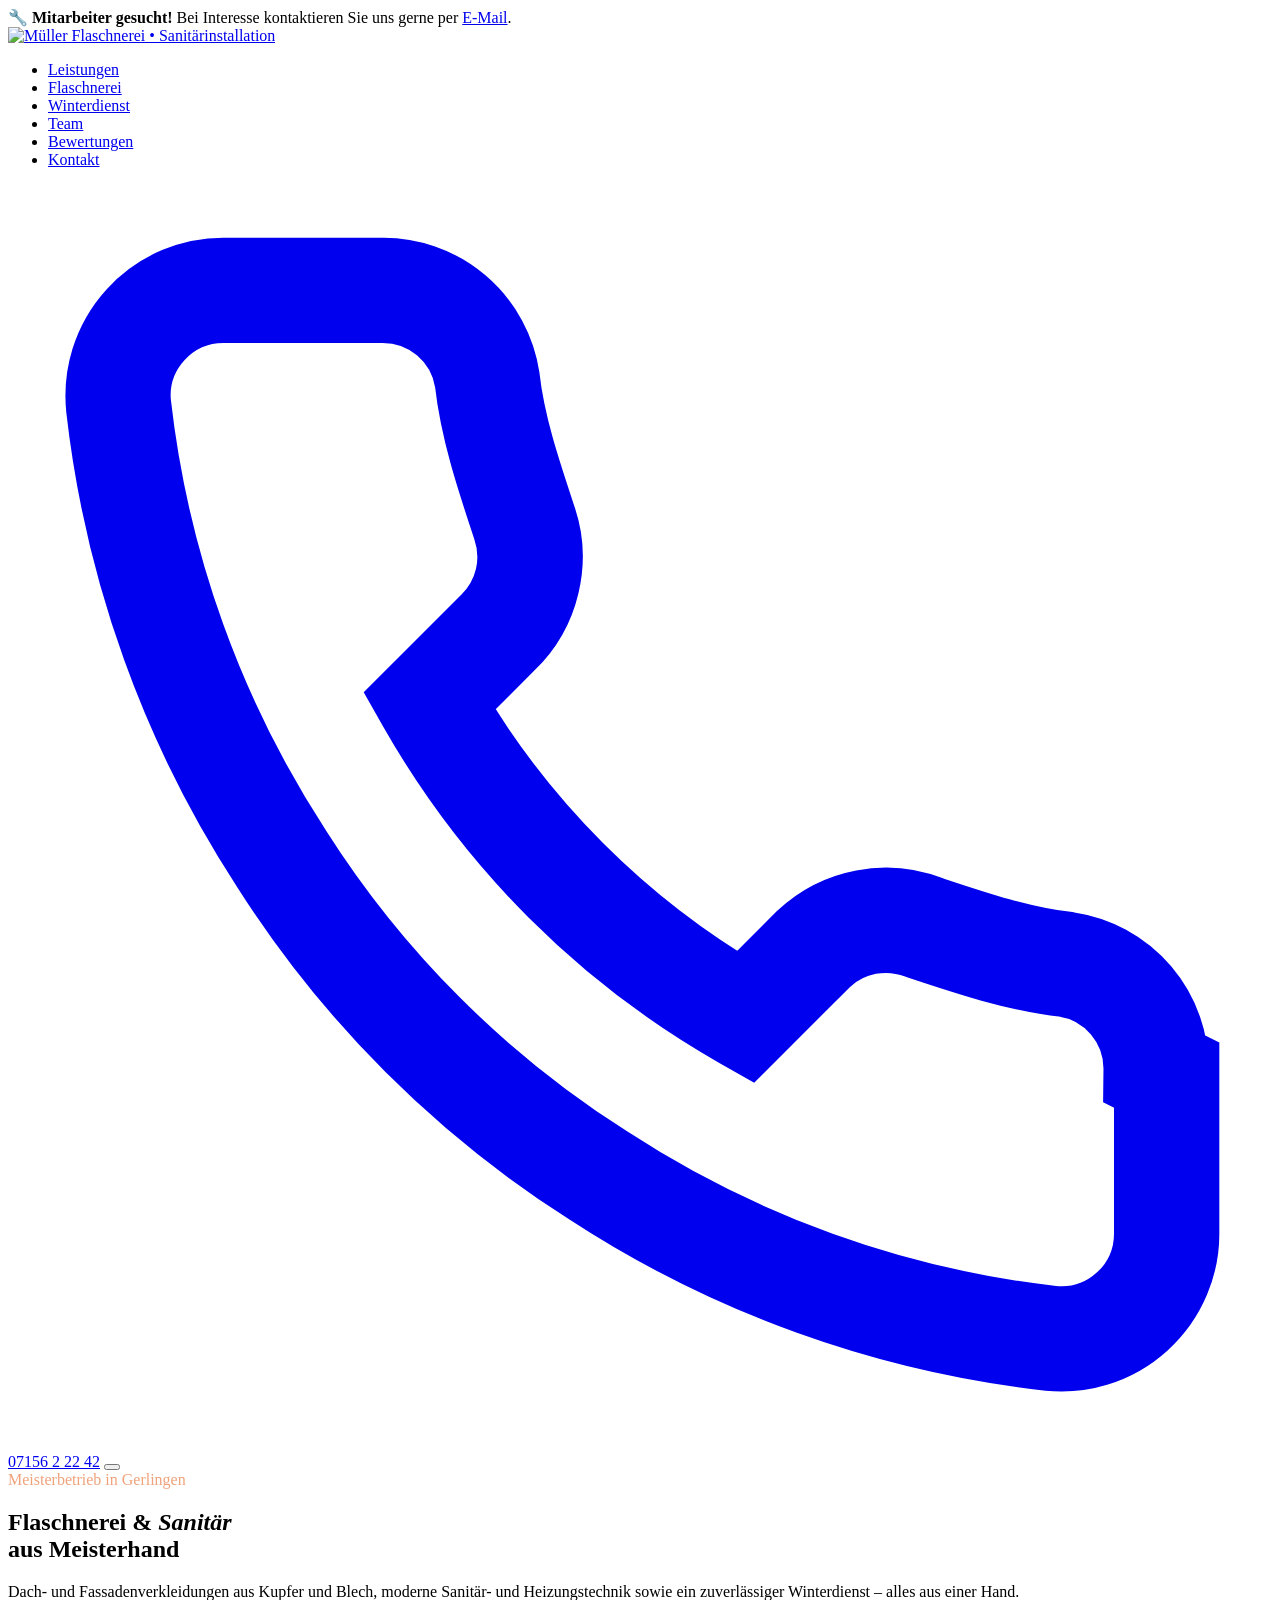
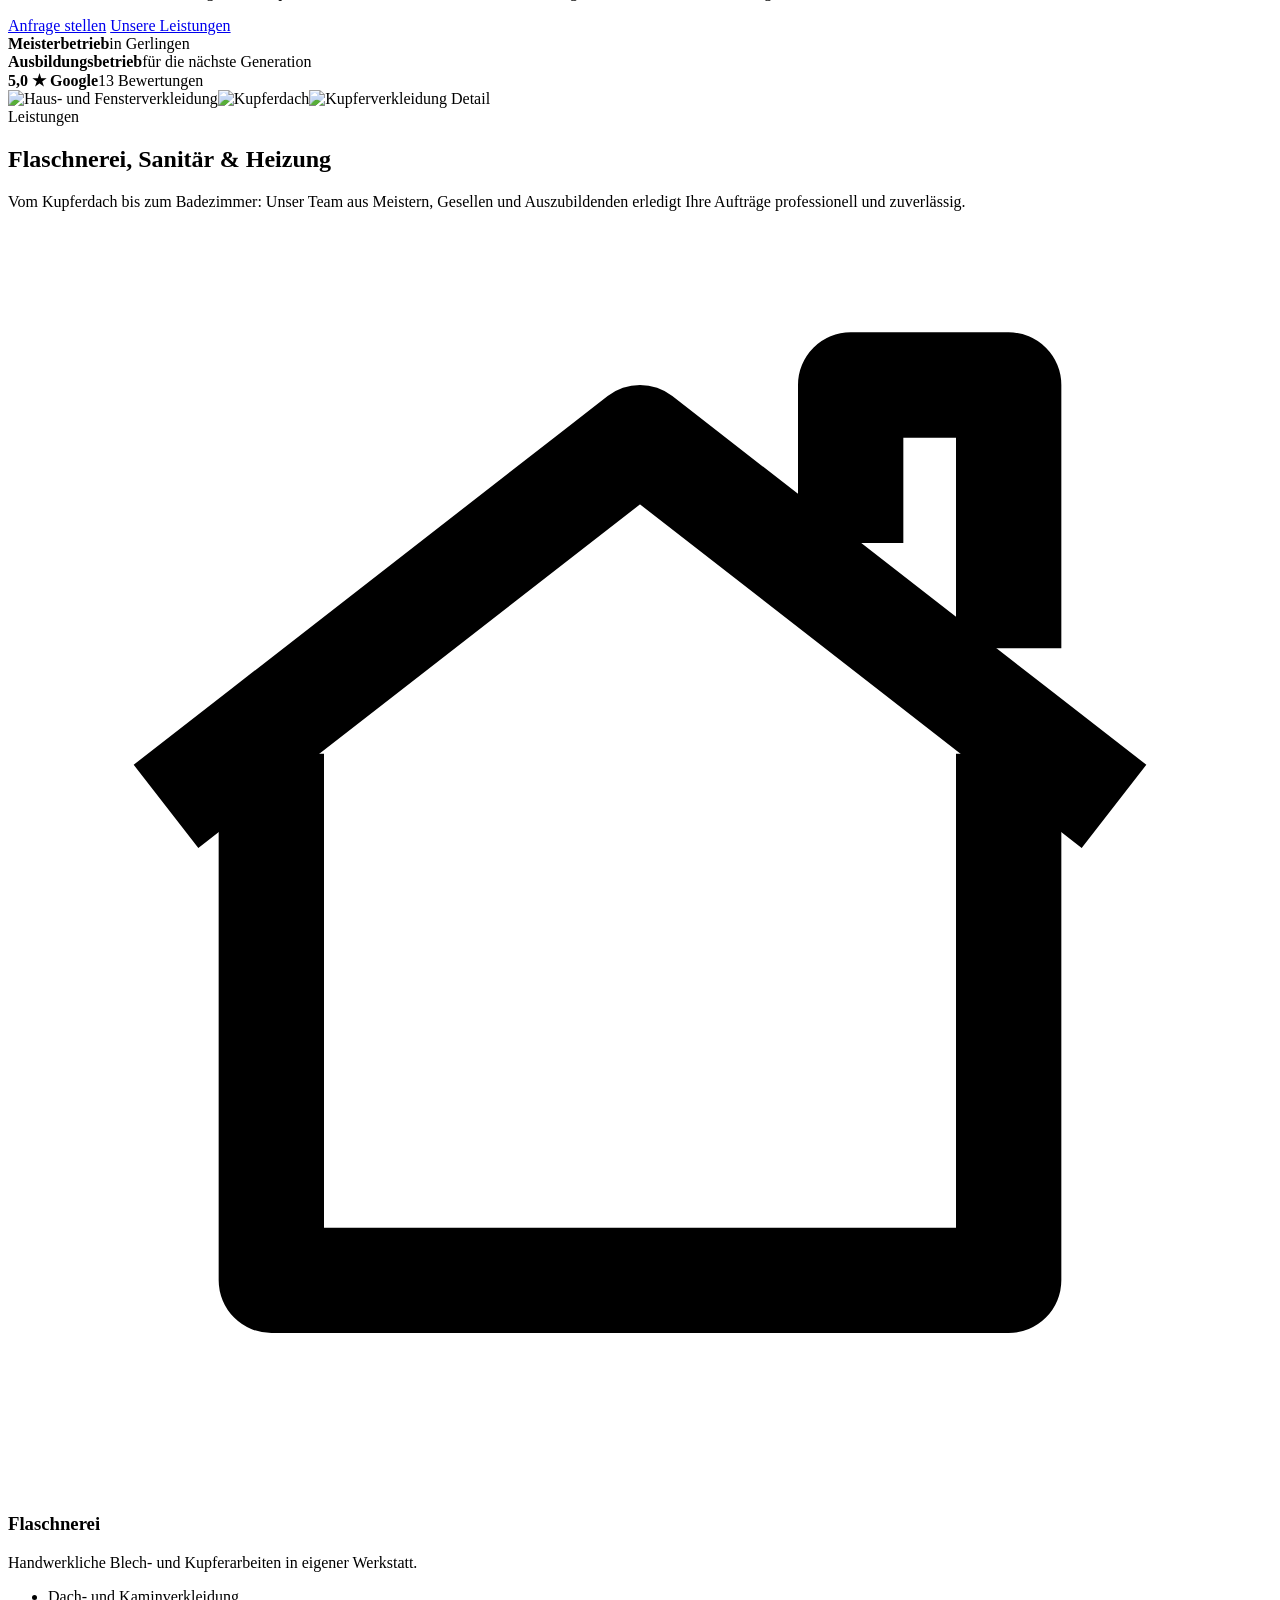
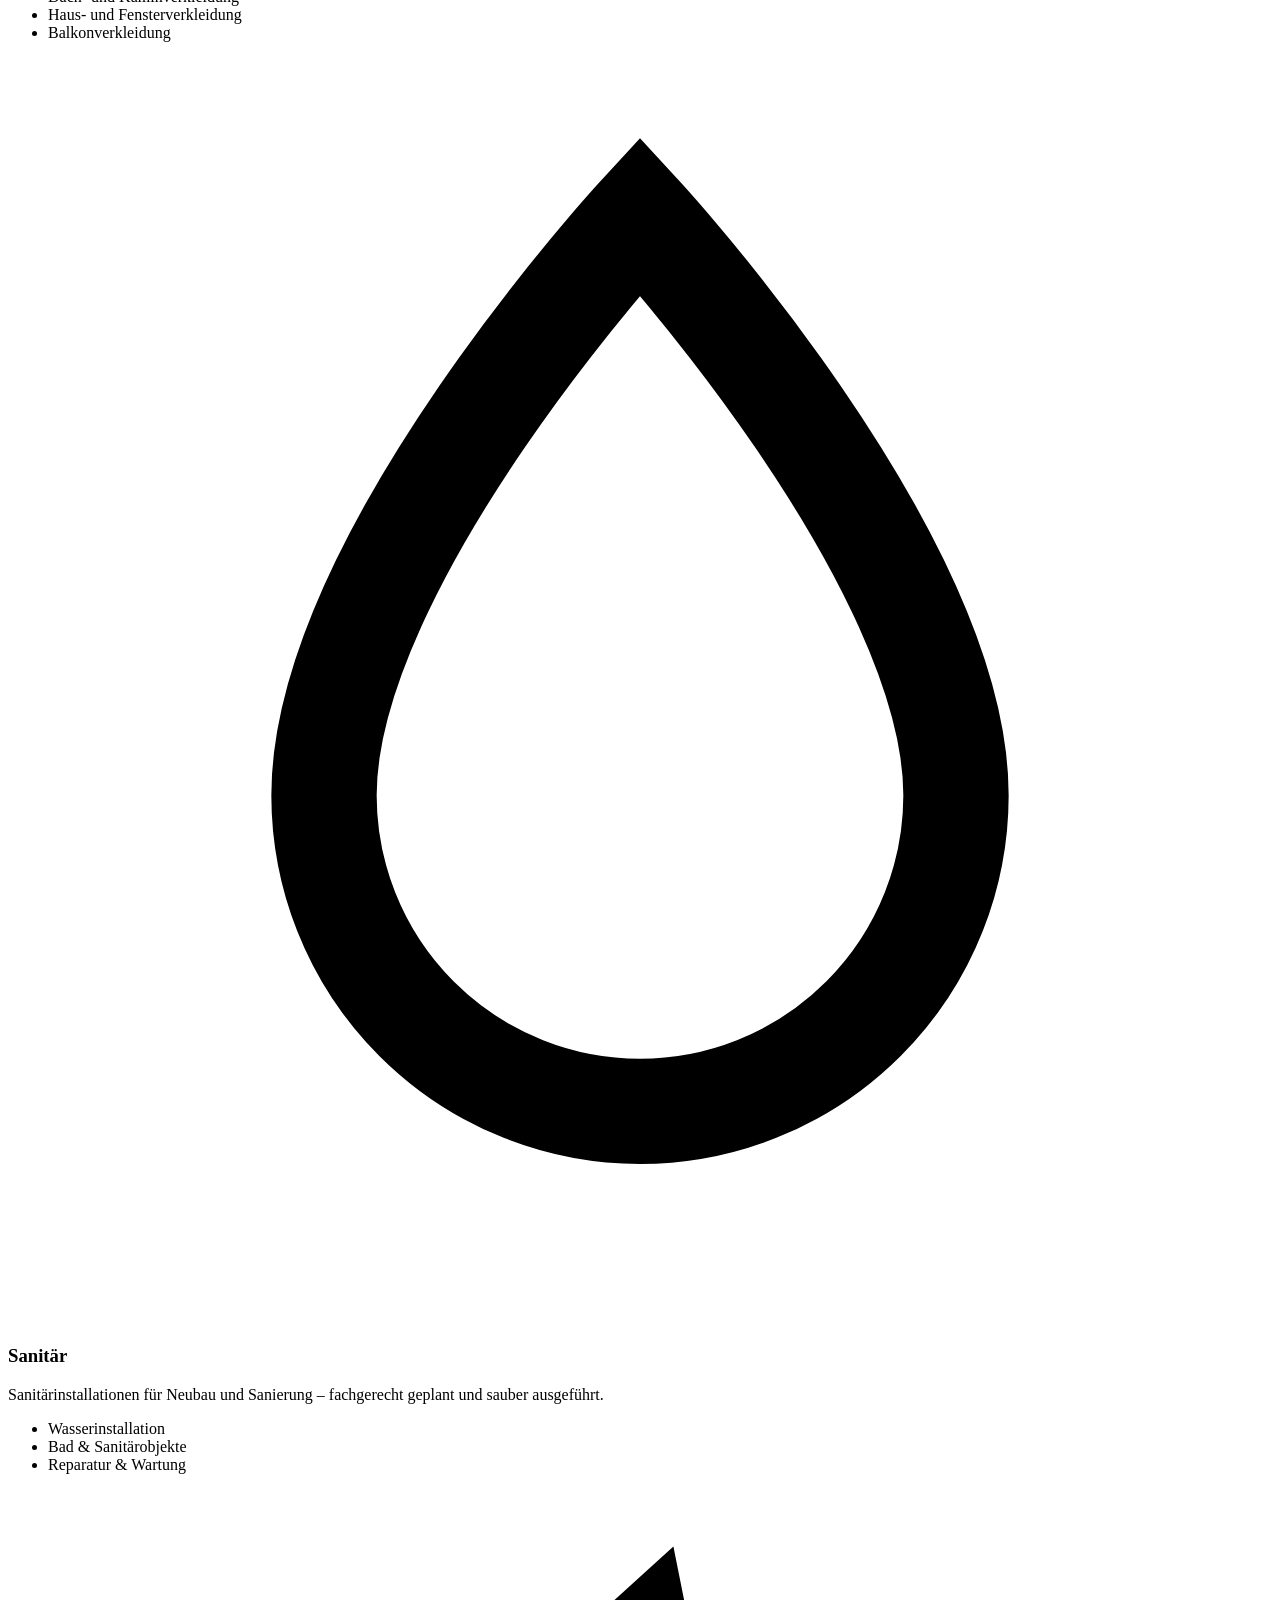
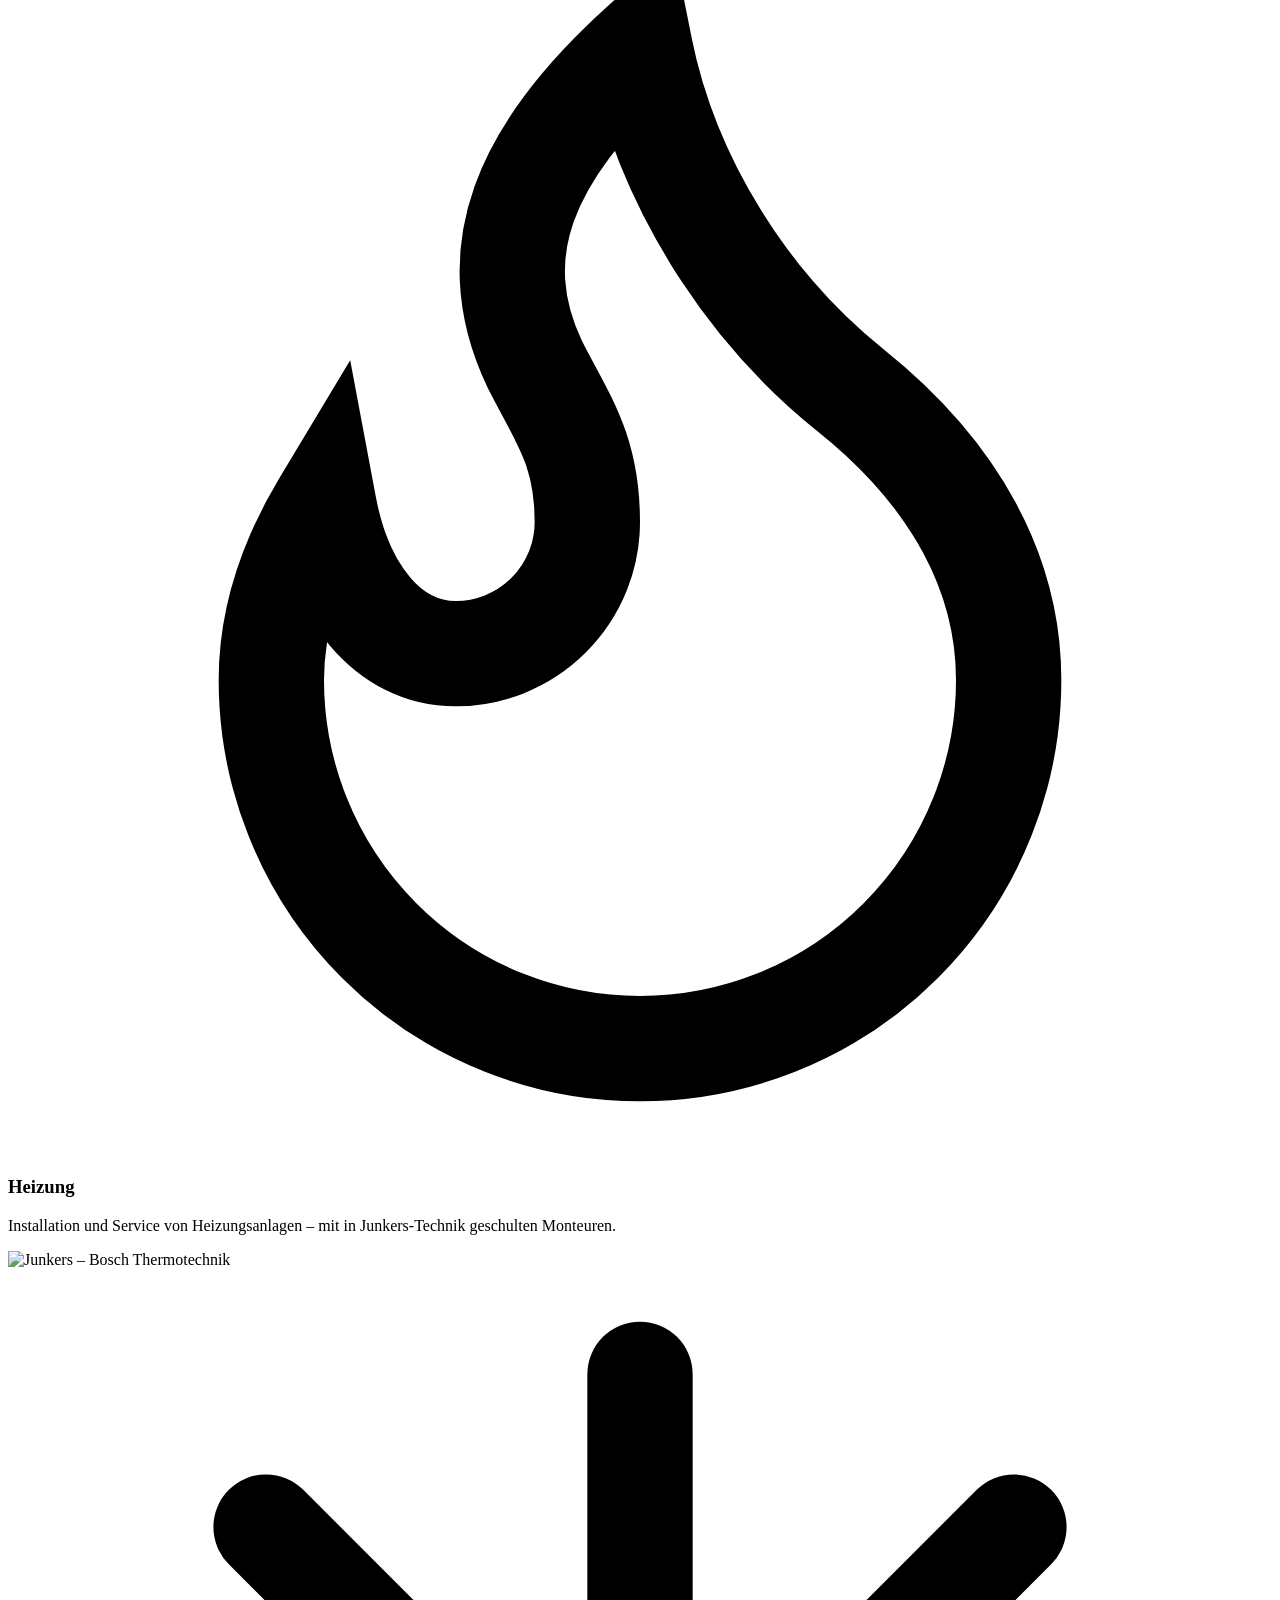
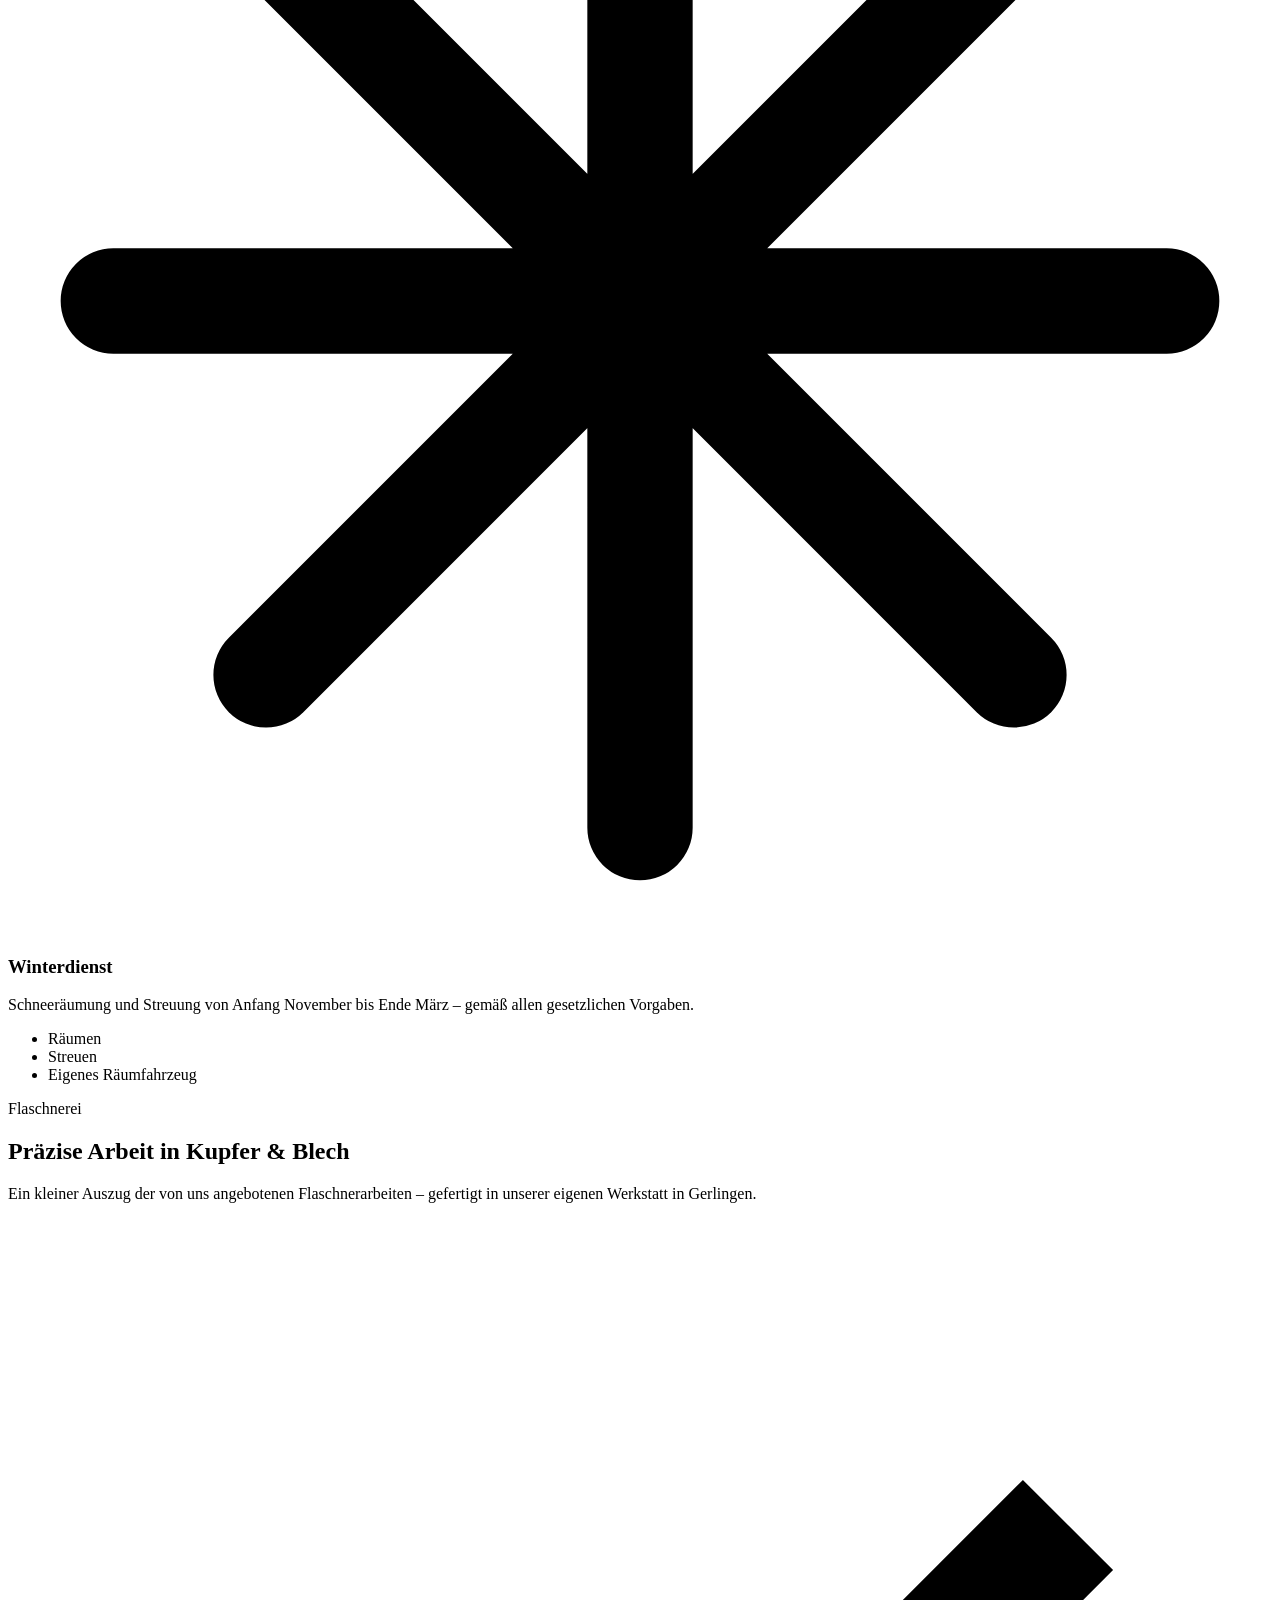
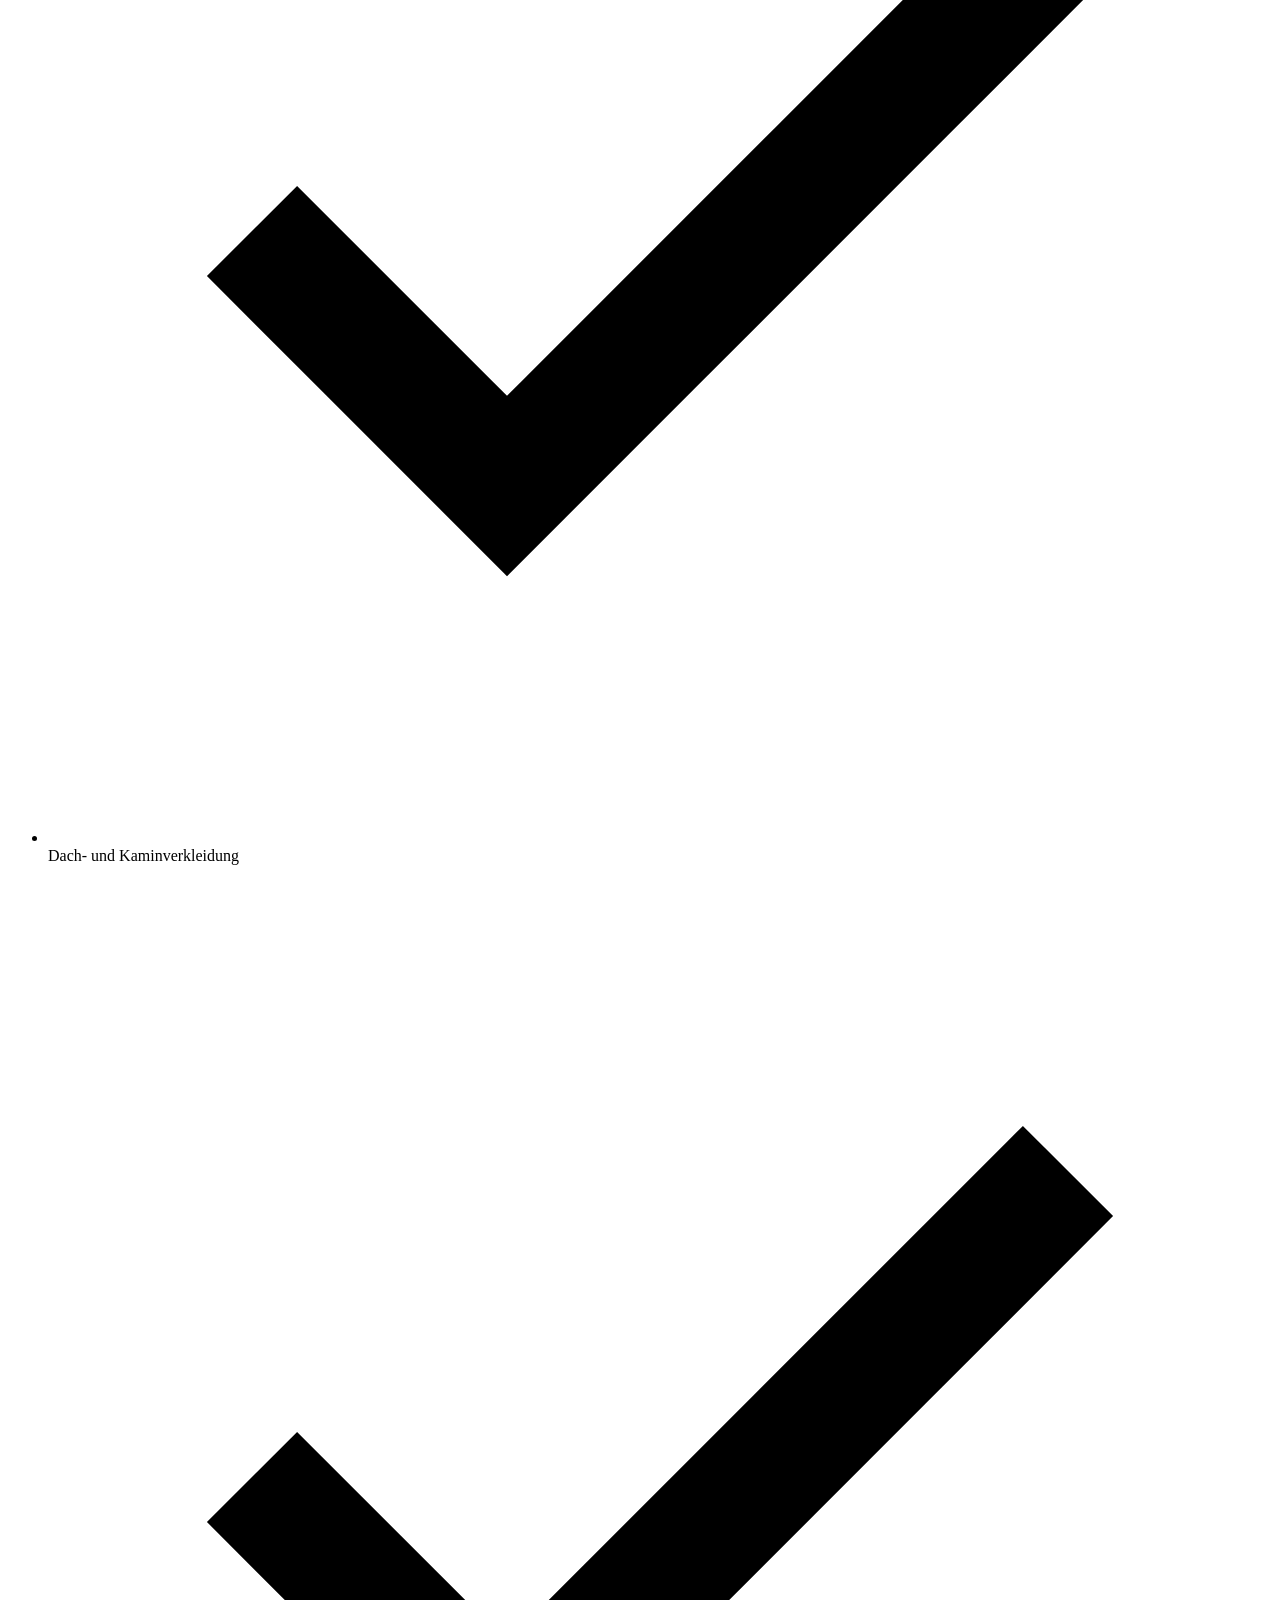
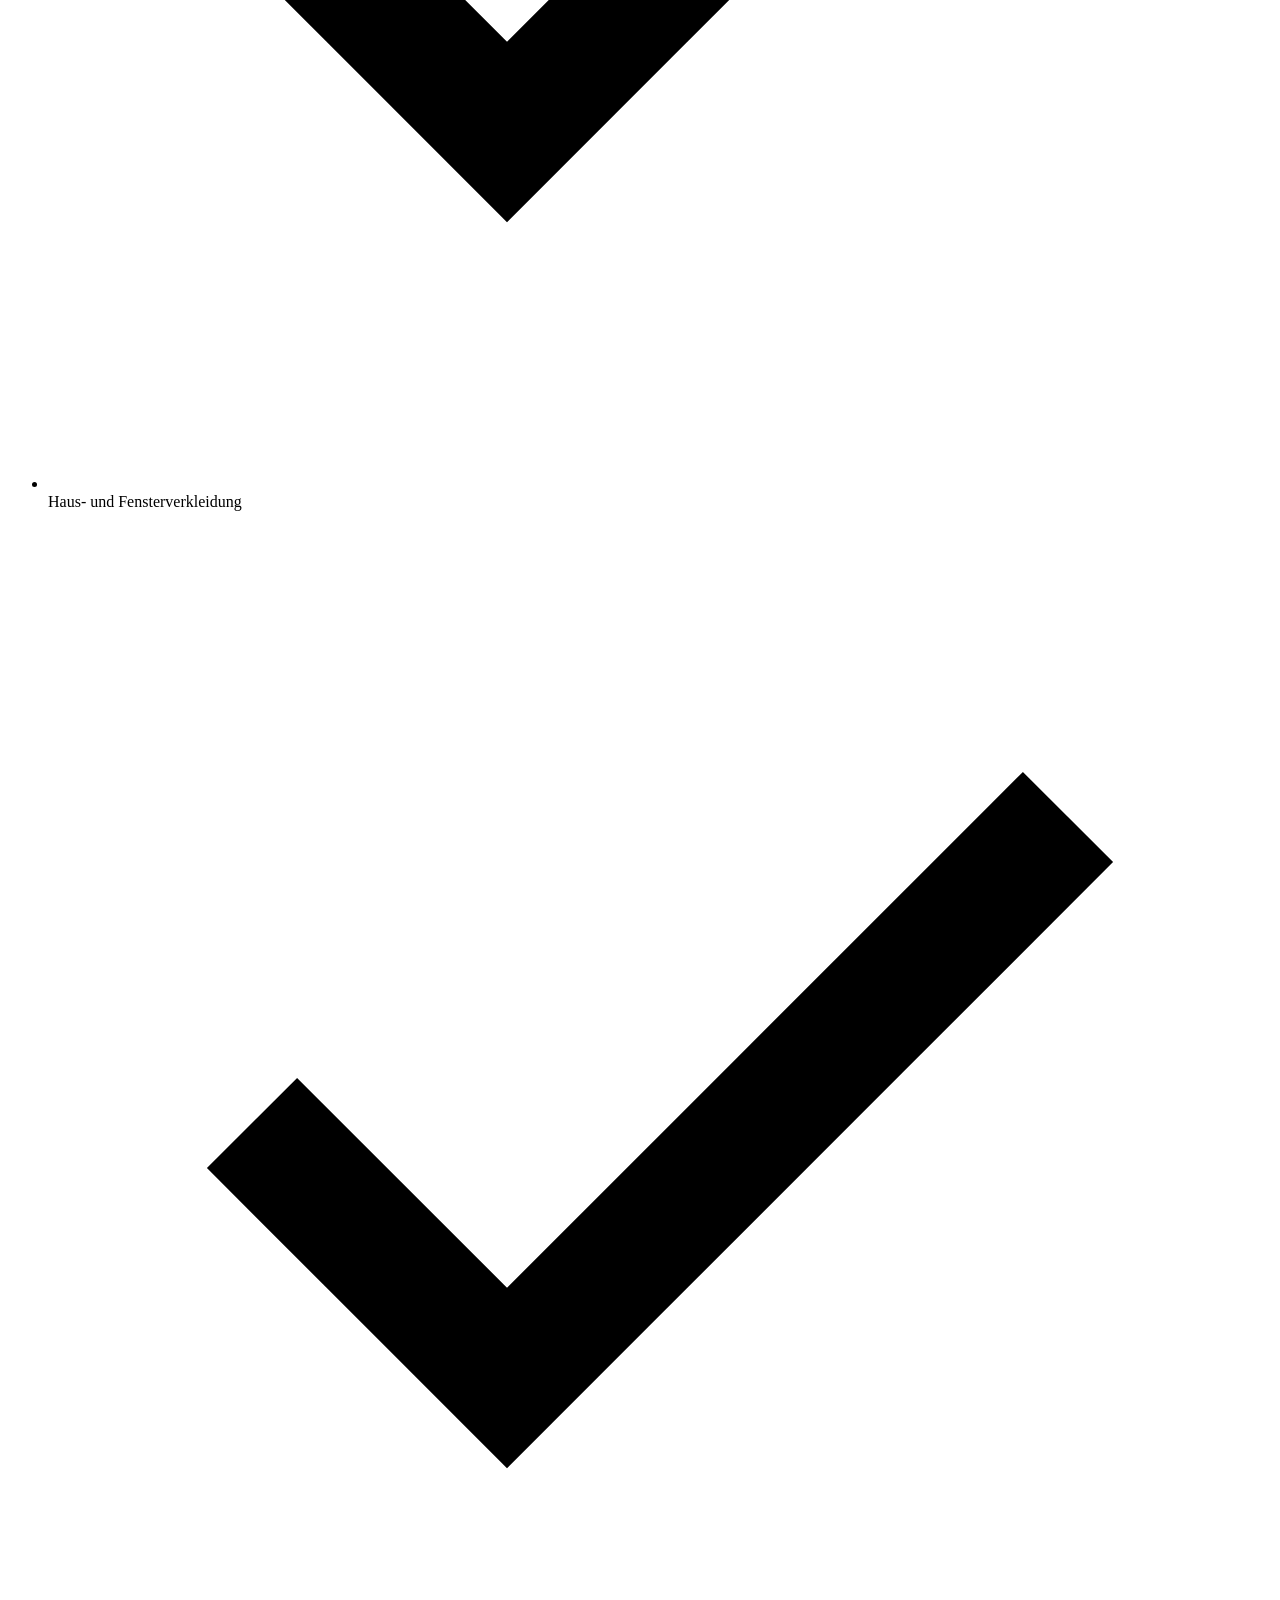
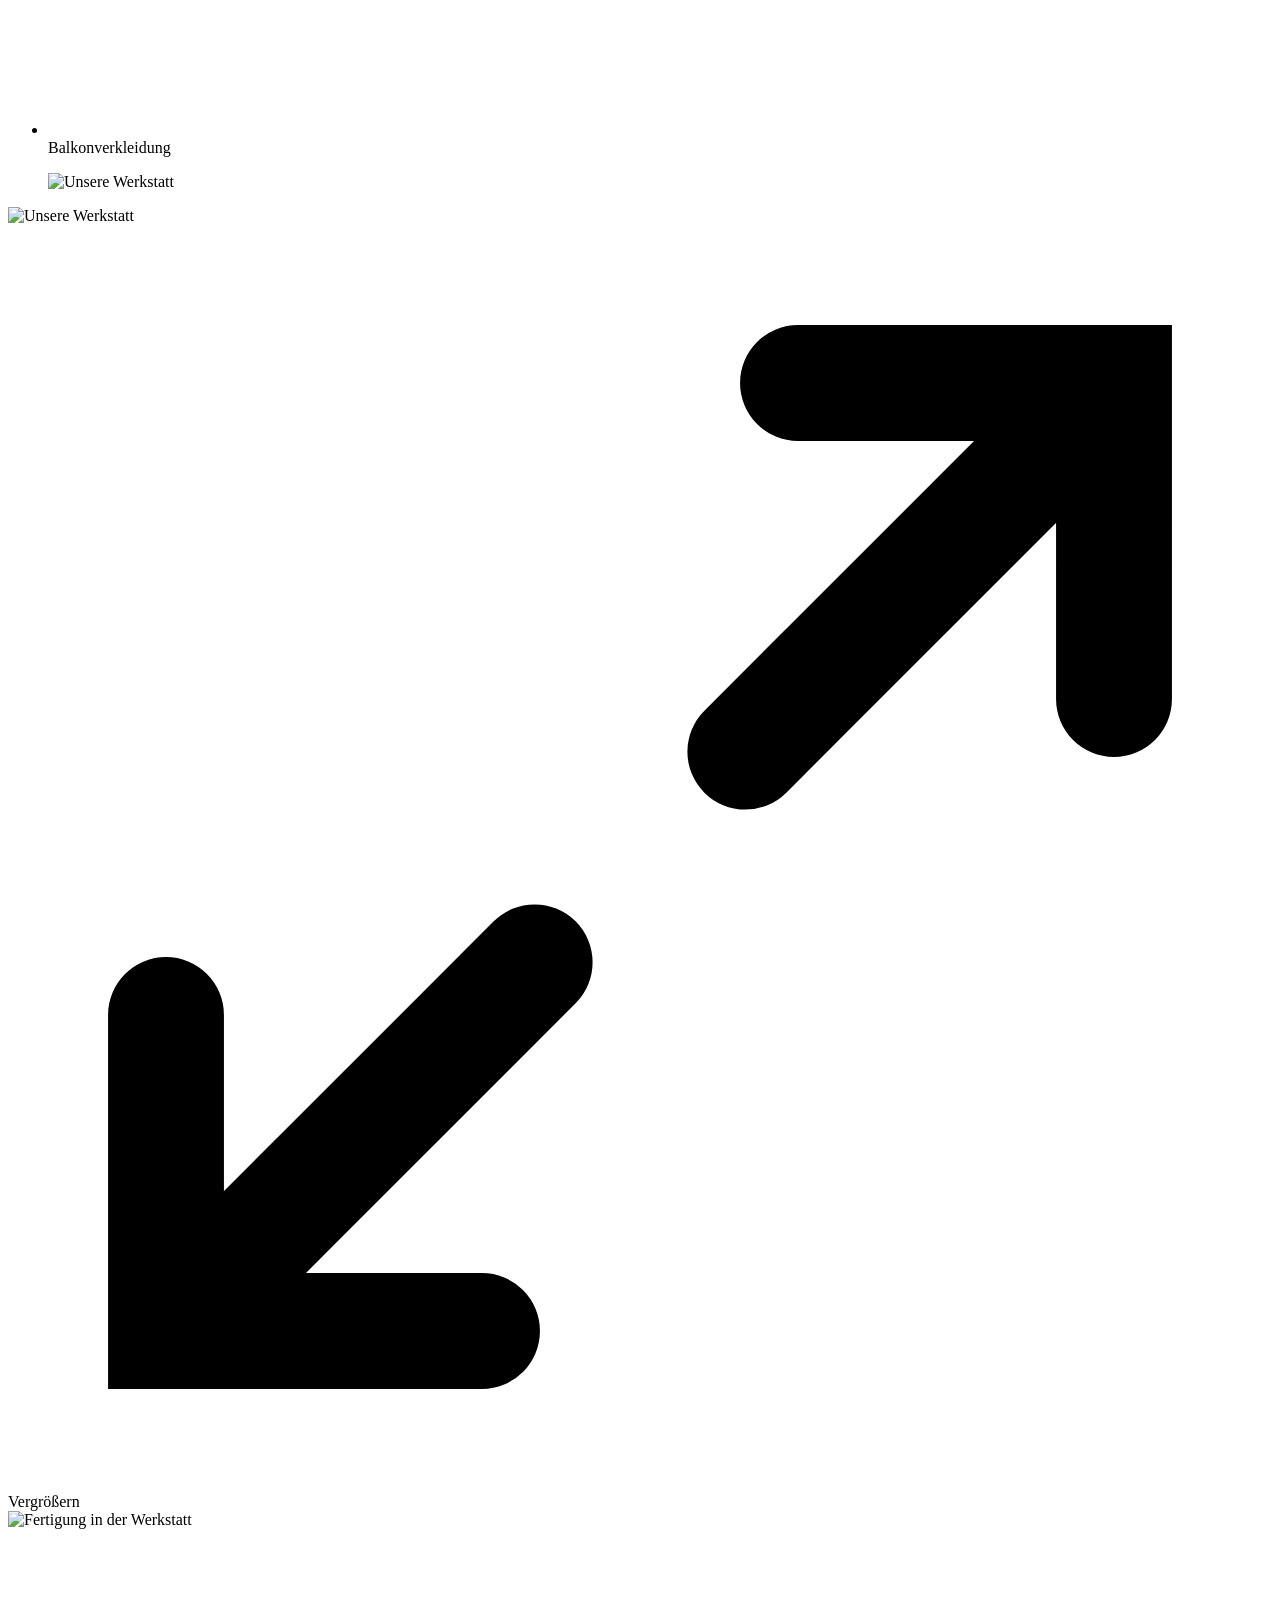
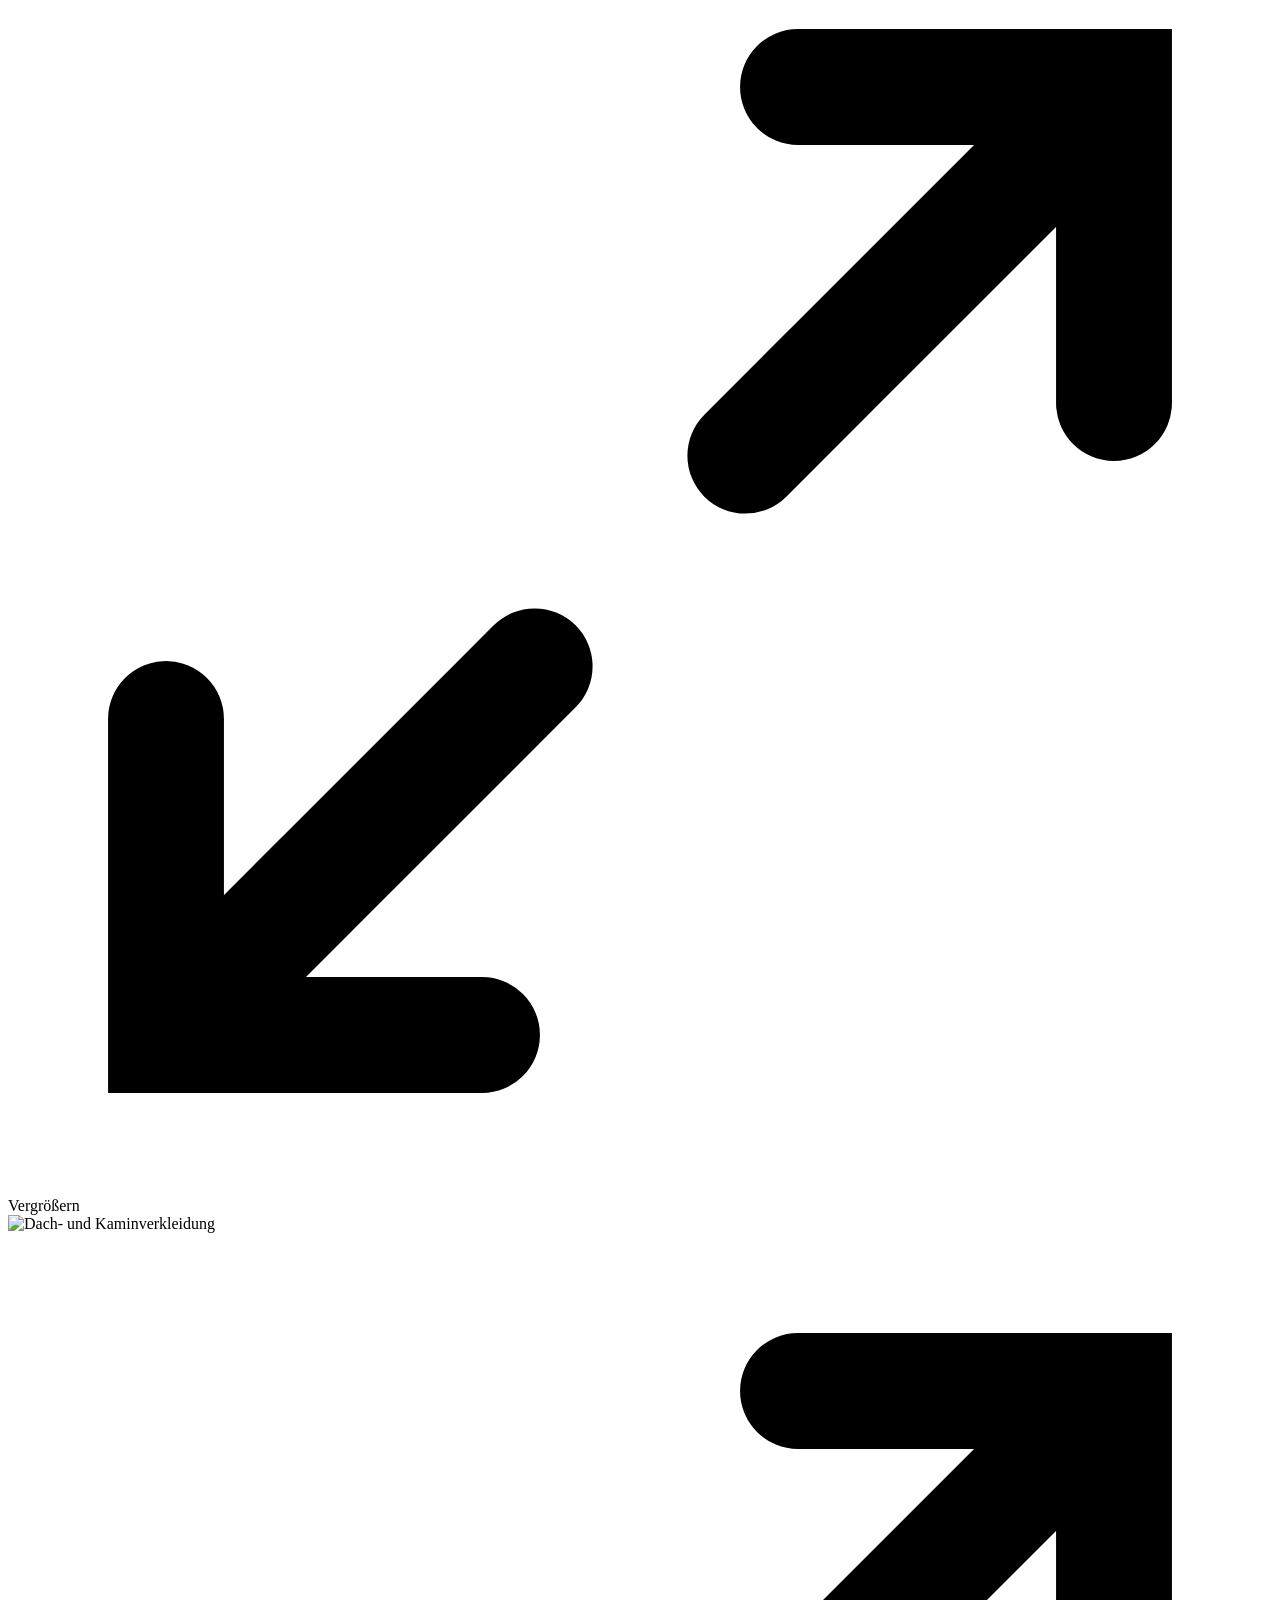
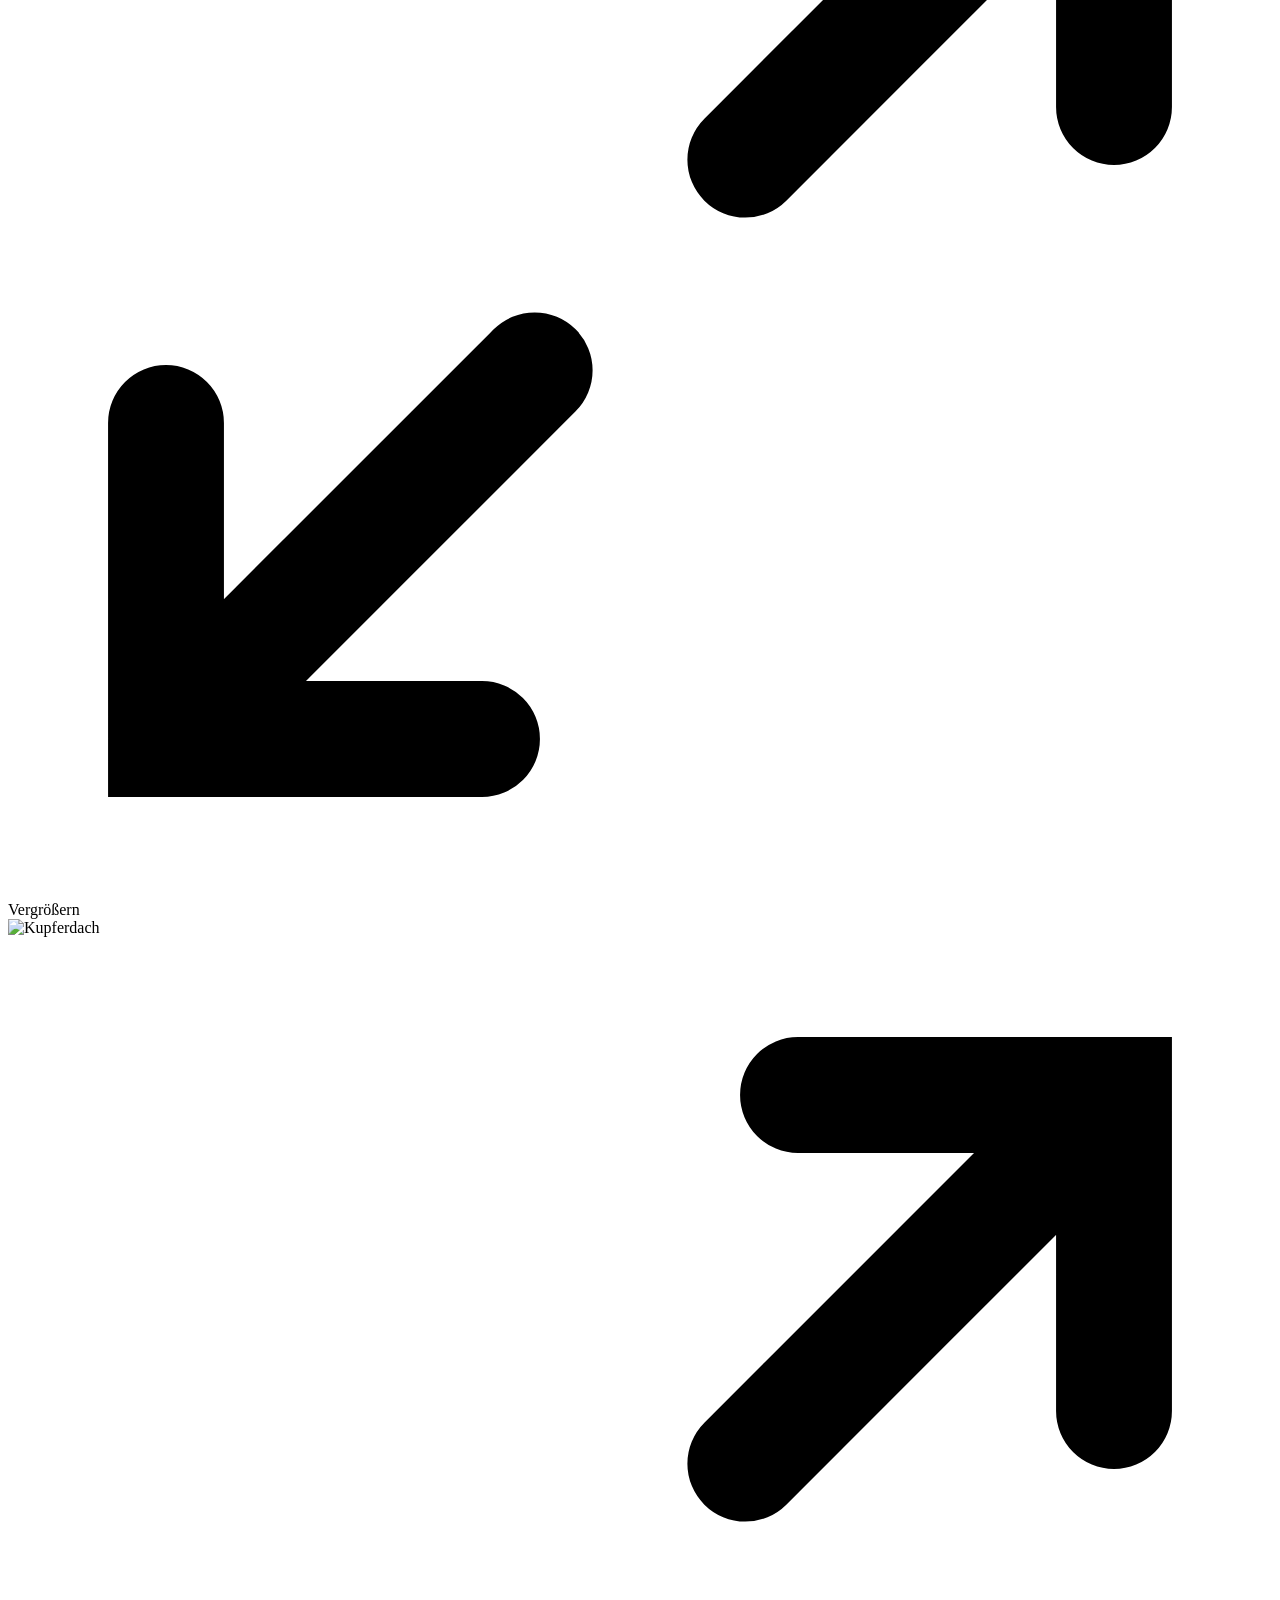
==== index.html @ fb2354fb "Add files via upload" ====
<!DOCTYPE html>
<html lang="de">
<head>
<meta charset="utf-8">
<meta name="viewport" content="width=device-width, initial-scale=1">
<title>Müller – Flaschnerei & Sanitärinstallation in Gerlingen</title>
<meta name="description" content="Müller Flaschnerei und Sanitärinstallationen, Schillerstraße 18, 70839 Gerlingen. Flaschnerei, Sanitär, Heizung und Winterdienst.">
<meta name="theme-color" content="#0f2257">
<meta property="og:title" content="Müller – Flaschnerei & Sanitärinstallation in Gerlingen">
<meta property="og:description" content="Flaschnerei, Sanitär, Heizung und Winterdienst – Meisterbetrieb in Gerlingen.">
<meta property="og:image" content="assets/img/kupferdach.jpg">
<meta property="og:type" content="website">
<link rel="icon" href="assets/img/favicon.svg" type="image/svg+xml">
<link rel="preconnect" href="https://fonts.googleapis.com">
<link rel="preconnect" href="https://fonts.gstatic.com" crossorigin>
<link href="https://fonts.googleapis.com/css2?family=Barlow+Condensed:wght@600;700;800&family=Barlow:wght@400;500;600&display=swap" rel="stylesheet">
<link rel="stylesheet" href="assets/css/style.css">
</head>
<body>

<div class="jobs">🔧 <strong>Mitarbeiter gesucht!</strong> Bei Interesse kontaktieren Sie uns gerne per <a href="mailto:info@flaschnerei-mueller.com?subject=Bewerbung">E-Mail</a>.</div>

<header>
  <nav class="wrap nav" id="nav">
    <a href="#top" class="logo" aria-label="Müller – Startseite"><img src="assets/img/logo.jpg" alt="Müller Flaschnerei • Sanitärinstallation"></a>
    <ul>
      <li><a href="#leistungen">Leistungen</a></li>
      <li><a href="#flaschnerei">Flaschnerei</a></li>
      <li><a href="#winterdienst">Winterdienst</a></li>
      <li><a href="#team">Team</a></li>
      <li><a href="#bewertungen">Bewertungen</a></li>
      <li><a href="#kontakt">Kontakt</a></li>
    </ul>
    <a class="btn red" href="tel:+49715622242"><svg viewBox="0 0 24 24" fill="none" stroke="currentColor" stroke-width="2"><path d="M22 16.9v3a2 2 0 0 1-2.2 2 19.8 19.8 0 0 1-8.6-3.1 19.5 19.5 0 0 1-6-6A19.8 19.8 0 0 1 2.1 4.2 2 2 0 0 1 4.1 2h3a2 2 0 0 1 2 1.7c.1.9.4 1.8.7 2.7a2 2 0 0 1-.5 2.1L8 9.8a16 16 0 0 0 6 6l1.3-1.3a2 2 0 0 1 2.1-.4c.9.3 1.8.6 2.7.7a2 2 0 0 1 1.7 2z"/></svg>07156 2 22 42</a>
    <button class="menu-btn" aria-label="Menü" onclick="document.getElementById('nav').classList.toggle('open')"><span></span><span></span><span></span></button>
  </nav>
</header>

<main id="top">
<!-- HERO -->
<section class="hero">
  <div class="wrap hero-grid">
    <div class="hero-text">
      <span class="eyebrow" style="color:#f0a27a">Meisterbetrieb in Gerlingen</span>
      <h1>Flaschnerei &amp; <em>Sanitär</em><br>aus Meisterhand</h1>
      <p>Dach- und Fassadenverkleidungen aus Kupfer und Blech, moderne Sanitär- und Heizungstechnik sowie ein zuverlässiger Winterdienst – alles aus einer Hand.</p>
      <div class="ctas">
        <a class="btn red" href="#kontakt">Anfrage stellen</a>
        <a class="btn ghost" href="#leistungen">Unsere Leistungen</a>
      </div>
      <div class="facts">
        <div><strong>Meisterbetrieb</strong>in Gerlingen</div>
        <div><strong>Ausbildungsbetrieb</strong>für die nächste Generation</div>
        <div><strong>5,0 ★ Google</strong>13 Bewertungen</div>
      </div>
    </div>
    <div class="hero-mosaic"><img src="assets/img/haus-fensterverkleidung.jpg" alt="Haus- und Fensterverkleidung" class="tall"><img src="assets/img/dach-kaminverkleidung.jpg" alt="Kupferdach"><img src="assets/img/balkonverkleidung-detail.jpg" alt="Kupferverkleidung Detail"></div>
  </div>
</section>

<!-- LEISTUNGEN -->
<section id="leistungen">
  <div class="wrap">
    <span class="eyebrow">Leistungen</span>
    <h2>Flaschnerei, Sanitär &amp; Heizung</h2>
    <p class="lead">Vom Kupferdach bis zum Badezimmer: Unser Team aus Meistern, Gesellen und Auszubildenden erledigt Ihre Aufträge professionell und zuverlässig.</p>
    <div class="services-grid">
      <article class="card reveal">
        <div class="icon i-copper"><svg viewBox="0 0 24 24" fill="none" stroke="currentColor" stroke-width="2" stroke-linejoin="round"><path d="M3 11 12 4l9 7"/><path d="M5 10v10h14V10"/><path d="M16 6V3h3v5"/></svg></div>
        <h3>Flaschnerei</h3>
        <p>Handwerkliche Blech- und Kupferarbeiten in eigener Werkstatt.</p>
        <ul><li>Dach- und Kaminverkleidung</li><li>Haus- und Fensterverkleidung</li><li>Balkonverkleidung</li></ul>
      </article>
      <article class="card reveal">
        <div class="icon i-blue"><svg viewBox="0 0 24 24" fill="none" stroke="currentColor" stroke-width="2" stroke-linecap="round"><path d="M12 3s6 6.5 6 11a6 6 0 0 1-12 0c0-4.5 6-11 6-11z"/></svg></div>
        <h3>Sanitär</h3>
        <p>Sanitärinstallationen für Neubau und Sanierung – fachgerecht geplant und sauber ausgeführt.</p>
        <ul><li>Wasserinstallation</li><li>Bad &amp; Sanitärobjekte</li><li>Reparatur &amp; Wartung</li></ul>
      </article>
      <article class="card reveal">
        <div class="icon i-red"><svg viewBox="0 0 24 24" fill="none" stroke="currentColor" stroke-width="2" stroke-linecap="round"><path d="M8.5 14.5A2.5 2.5 0 0 0 11 12c0-1.4-.5-2-1-3-1-2.1-.2-4 2-6 .5 2.5 2 4.9 4 6.5 2 1.6 3 3.5 3 5.5a7 7 0 1 1-14 0c0-1.2.4-2.3 1-3.3.3 1.6 1.2 2.8 2.5 2.8z"/></svg></div>
        <h3>Heizung</h3>
        <p>Installation und Service von Heizungsanlagen – mit in Junkers-Technik geschulten Monteuren.</p>
        <div class="partner"><img src="assets/img/partner-junkers.jpg" alt="Junkers – Bosch Thermotechnik"></div>
      </article>
      <article class="card reveal">
        <div class="icon i-ice"><svg viewBox="0 0 24 24" fill="none" stroke="currentColor" stroke-width="2" stroke-linecap="round"><path d="M12 2v20M4.9 4.9l14.2 14.2M2 12h20M4.9 19.1 19.1 4.9"/></svg></div>
        <h3>Winterdienst</h3>
        <p>Schneeräumung und Streuung von Anfang November bis Ende März – gemäß allen gesetzlichen Vorgaben.</p>
        <ul><li>Räumen</li><li>Streuen</li><li>Eigenes Räumfahrzeug</li></ul>
      </article>
    </div>
  </div>
</section>

<!-- FLASCHNEREI -->
<section id="flaschnerei" class="alt">
  <div class="wrap">
    <div class="feature">
      <div class="reveal">
        <span class="eyebrow">Flaschnerei</span>
        <h2>Präzise Arbeit in Kupfer &amp; Blech</h2>
        <p class="lead">Ein kleiner Auszug der von uns angebotenen Flaschnerarbeiten – gefertigt in unserer eigenen Werkstatt in Gerlingen.</p>
        <ul class="checks">
          <li><svg viewBox="0 0 24 24" fill="none" stroke="currentColor" stroke-width="2.5"><path d="M20 6 9 17l-5-5"/></svg>Dach- und Kaminverkleidung</li>
          <li><svg viewBox="0 0 24 24" fill="none" stroke="currentColor" stroke-width="2.5"><path d="M20 6 9 17l-5-5"/></svg>Haus- und Fensterverkleidung</li>
          <li><svg viewBox="0 0 24 24" fill="none" stroke="currentColor" stroke-width="2.5"><path d="M20 6 9 17l-5-5"/></svg>Balkonverkleidung</li>
        </ul>
      </div>
      <figure class="reveal" style="border-radius:var(--radius);overflow:hidden;box-shadow:var(--shadow)"><img src="assets/img/werkstatt-fertigung.jpg" alt="Unsere Werkstatt" style="width:100%;aspect-ratio:4/3;object-fit:cover"></figure>
    </div>
    <div class="wheel reveal" id="wheel">
      <div class="wh-stage" id="wh-stage" tabindex="0" role="listbox" aria-label="Unsere Arbeiten – Galerie">
        <div class="wh-wheel" id="wh-wheel">
          <div class="wh-card" id="wh-0" role="option" data-i="0"><span class="wh-face"><img src="assets/img/werkstatt.jpg" alt="Unsere Werkstatt" draggable="false"><span class="wh-zoom" aria-hidden="true"><svg viewBox="0 0 24 24" fill="none" stroke="currentColor" stroke-width="2.2" stroke-linecap="round"><path d="M15 3h6v6M9 21H3v-6M21 3l-7 7M3 21l7-7"/></svg>Vergrößern</span></span></div>
          <div class="wh-card" id="wh-1" role="option" data-i="1"><span class="wh-face"><img src="assets/img/werkstatt-fertigung.jpg" alt="Fertigung in der Werkstatt" draggable="false"><span class="wh-zoom" aria-hidden="true"><svg viewBox="0 0 24 24" fill="none" stroke="currentColor" stroke-width="2.2" stroke-linecap="round"><path d="M15 3h6v6M9 21H3v-6M21 3l-7 7M3 21l7-7"/></svg>Vergrößern</span></span></div>
          <div class="wh-card" id="wh-2" role="option" data-i="2"><span class="wh-face"><img src="assets/img/dach-kaminverkleidung.jpg" alt="Dach- und Kaminverkleidung" draggable="false"><span class="wh-zoom" aria-hidden="true"><svg viewBox="0 0 24 24" fill="none" stroke="currentColor" stroke-width="2.2" stroke-linecap="round"><path d="M15 3h6v6M9 21H3v-6M21 3l-7 7M3 21l7-7"/></svg>Vergrößern</span></span></div>
          <div class="wh-card" id="wh-3" role="option" data-i="3"><span class="wh-face"><img src="assets/img/kupferdach.jpg" alt="Kupferdach" draggable="false"><span class="wh-zoom" aria-hidden="true"><svg viewBox="0 0 24 24" fill="none" stroke="currentColor" stroke-width="2.2" stroke-linecap="round"><path d="M15 3h6v6M9 21H3v-6M21 3l-7 7M3 21l7-7"/></svg>Vergrößern</span></span></div>
          <div class="wh-card" id="wh-4" role="option" data-i="4"><span class="wh-face"><img src="assets/img/haus-fensterverkleidung.jpg" alt="Haus- und Fensterverkleidung" draggable="false"><span class="wh-zoom" aria-hidden="true"><svg viewBox="0 0 24 24" fill="none" stroke="currentColor" stroke-width="2.2" stroke-linecap="round"><path d="M15 3h6v6M9 21H3v-6M21 3l-7 7M3 21l7-7"/></svg>Vergrößern</span></span></div>
          <div class="wh-card" id="wh-5" role="option" data-i="5"><span class="wh-face"><img src="assets/img/gaubenverkleidung.jpg" alt="Gaubenverkleidung" draggable="false"><span class="wh-zoom" aria-hidden="true"><svg viewBox="0 0 24 24" fill="none" stroke="currentColor" stroke-width="2.2" stroke-linecap="round"><path d="M15 3h6v6M9 21H3v-6M21 3l-7 7M3 21l7-7"/></svg>Vergrößern</span></span></div>
          <div class="wh-card" id="wh-6" role="option" data-i="6"><span class="wh-face"><img src="assets/img/balkonverkleidung.jpg" alt="Balkonverkleidung" draggable="false"><span class="wh-zoom" aria-hidden="true"><svg viewBox="0 0 24 24" fill="none" stroke="currentColor" stroke-width="2.2" stroke-linecap="round"><path d="M15 3h6v6M9 21H3v-6M21 3l-7 7M3 21l7-7"/></svg>Vergrößern</span></span></div>
          <div class="wh-card" id="wh-7" role="option" data-i="7"><span class="wh-face"><img src="assets/img/balkonverkleidung-detail.jpg" alt="Balkonverkleidung – Detail" draggable="false"><span class="wh-zoom" aria-hidden="true"><svg viewBox="0 0 24 24" fill="none" stroke="currentColor" stroke-width="2.2" stroke-linecap="round"><path d="M15 3h6v6M9 21H3v-6M21 3l-7 7M3 21l7-7"/></svg>Vergrößern</span></span></div>
        </div>
      </div>
      <div class="wh-label" id="wh-label"><div><span>Unsere</span><br>Arbeiten</div></div>
      <div class="wh-title" id="wh-title"><small id="wh-num">01 / 08</small><span id="wh-name">Unsere Werkstatt</span></div>
      <ol class="wh-index" id="wh-index">
        <li><button type="button" data-i="0">Unsere Werkstatt</button></li>
        <li><button type="button" data-i="1">Fertigung in der Werkstatt</button></li>
        <li><button type="button" data-i="2">Dach- und Kaminverkleidung</button></li>
        <li><button type="button" data-i="3">Kupferdach</button></li>
        <li><button type="button" data-i="4">Haus- und Fensterverkleidung</button></li>
        <li><button type="button" data-i="5">Gaubenverkleidung</button></li>
        <li><button type="button" data-i="6">Balkonverkleidung</button></li>
        <li><button type="button" data-i="7">Balkonverkleidung – Detail</button></li>
      </ol>
      <p class="wh-hint" id="wh-hint"><svg viewBox="0 0 24 24" fill="none" stroke="currentColor" stroke-width="2" stroke-linecap="round"><rect x="7" y="3" width="10" height="16" rx="5"/><path d="M12 7v3"/></svg><span>Scrollen oder ziehen, um das Rad zu drehen</span></p>
      <div class="wh-nav">
        <button type="button" id="wh-prev" aria-label="Vorheriges Bild"><svg viewBox="0 0 24 24" fill="none" stroke="currentColor" stroke-width="2.4" stroke-linecap="round" stroke-linejoin="round"><path d="m18 15-6-6-6 6"/></svg></button>
        <button type="button" id="wh-next" aria-label="Nächstes Bild"><svg viewBox="0 0 24 24" fill="none" stroke="currentColor" stroke-width="2.4" stroke-linecap="round" stroke-linejoin="round"><path d="m6 9 6 6 6-6"/></svg></button>
      </div>
    </div>
  </div>
</section>

<!-- WINTERDIENST -->
<section id="winterdienst" class="winter">
  <div class="wrap feature">
    <div class="reveal">
      <span class="eyebrow" style="color:#9fd3ea">Winterdienst</span>
      <h2>Sicher durch den Winter</h2>
      <p class="lead">Die Räum- und Streupflicht ist gesetzlich genau geregelt – und die Verantwortung liegt beim Eigentümer. Als besondere Dienstleistung übernehmen wir für Sie Schneeräumung und Streuung. Unser Winterdienst entspricht selbstverständlich allen gesetzlichen Vorgaben.</p>
      <div class="season">
        <div><strong>November – März</strong><span>Einsatzzeitraum</span></div>
        <div><strong>Räumen &amp; Streuen</strong><span>mit eigenem Fahrzeug</span></div>
      </div>
      <div class="ctas" style="display:flex;gap:14px;flex-wrap:wrap;margin-top:30px">
        <a class="btn red" href="mailto:info@flaschnerei-mueller.com?subject=Winterdienst">Winterdienst anfragen</a>
        <a class="btn ghost" href="tel:+49715622242">07156 2 22 42</a>
      </div>
    </div>
    <div class="winter-img reveal"><img src="assets/img/winterdienst-raeumfahrzeug.jpg" alt="Unser Räum- und Streufahrzeug im Einsatz"><span class="badge">Unser Räum- &amp; Streufahrzeug</span></div>
  </div>
</section>

<!-- TEAM -->
<section id="team">
  <div class="wrap">
    <span class="eyebrow">Die Firma &amp; das Team</span>
    <h2>Meister, Gesellen &amp; Azubis</h2>
    <p class="lead">Wir setzen auf professionelle Arbeit, einen guten Umgang mit unseren Kunden und Kollegialität im Team. So können wir Ihre Wünsche perfekt und meisterhaft umsetzen.</p>
    <div class="values">
      <div class="reveal"><strong>Professionell</strong><span>Saubere, fachgerechte Arbeit in allen Gewerken.</span></div>
      <div class="reveal"><strong>Kundennah</strong><span>Ein guter, persönlicher Umgang mit unseren Kunden.</span></div>
      <div class="reveal"><strong>Ausbildungsbetrieb</strong><span>Wir geben unsere Erfahrung an die nächste Generation weiter.</span></div>
    </div>
    <div class="team-grid">
      <div class="member reveal"><div class="avatar">JM</div><div><h3>Jochen Müller</h3><div class="role">Meister, Geschäftsinhaber</div><div class="focus">Sanitär, Flaschnerei, Heizung &amp; Büro</div></div></div>
      <div class="member reveal"><div class="avatar">FD</div><div><h3>Faruk Dogan</h3><div class="role">Obermonteur</div><div class="focus">Schwerpunkt Flaschnerei, Sanitär</div></div></div>
      <div class="member reveal"><div class="avatar">VR</div><div><h3>Veton Ramadani</h3><div class="role">Monteur</div><div class="focus">Sanitär, Heizung (Junkers-geschult)</div></div></div>
      <div class="member reveal"><div class="avatar">SB</div><div><h3>Sven Baszynski</h3><div class="role">Monteur</div><div class="focus">Sanitär, Flaschnerei, Heizung</div></div></div>
      <div class="member reveal"><div class="avatar">LB</div><div><h3>Lars Baszynski</h3><div class="role">Monteur</div><div class="focus">Sanitär, Flaschnerei, Heizung</div></div></div>
      <div class="member reveal"><div class="avatar">TM</div><div><h3>Tanja Müller</h3><div class="role">Büro</div><div class="focus">Ihre Ansprechpartnerin im Büro</div></div></div>
    </div>
  </div>
</section>

<!-- BEWERTUNGEN -->
<section id="bewertungen" class="alt">
  <div class="wrap">
    <div class="rev-head">
      <div>
        <span class="eyebrow">Kundenstimmen</span>
        <h2>Das sagen unsere Kunden</h2>
      </div>
      <a class="rating-box" href="https://maps.app.goo.gl/Dnh9bbdU2C31QFY69" target="_blank" rel="noopener">
        <svg class="g" viewBox="0 0 48 48" aria-hidden="true"><path fill="#FFC107" d="M43.6 20.1H42V20H24v8h11.3C33.7 32.7 29.2 36 24 36c-6.6 0-12-5.4-12-12s5.4-12 12-12c3.1 0 5.8 1.2 7.9 3.1l5.7-5.7C34 6.1 29.3 4 24 4 12.9 4 4 12.9 4 24s8.9 20 20 20 20-8.9 20-20c0-1.3-.1-2.6-.4-3.9z"/><path fill="#FF3D00" d="m6.3 14.7 6.6 4.8C14.7 15.1 19 12 24 12c3.1 0 5.8 1.2 7.9 3.1l5.7-5.7C34 6.1 29.3 4 24 4 16.3 4 9.7 8.3 6.3 14.7z"/><path fill="#4CAF50" d="M24 44c5.2 0 9.9-2 13.4-5.2l-6.2-5.2C29.2 35.1 26.7 36 24 36c-5.2 0-9.6-3.3-11.3-8l-6.5 5C9.5 39.6 16.2 44 24 44z"/><path fill="#1976D2" d="M43.6 20.1H42V20H24v8h11.3c-.8 2.2-2.2 4.2-4.1 5.6l6.2 5.2C37 39.2 44 34 44 24c0-1.3-.1-2.6-.4-3.9z"/></svg>
        <div><div class="score">5,0 <span class="stars">★★★★★</span></div><small>13 Bewertungen auf Google</small></div>
      </a>
    </div>
    <div class="marquee" id="marquee" aria-label="Kundenbewertungen">
      <div class="track" id="track">
      <figure class="review long">
        <div class="rv-top"><div class="rv-av">MH</div><div><strong>Marita H.</strong><small>vor 4 Monaten · Google</small></div><span class="stars" aria-label="5 von 5 Sternen">★★★★★</span></div>
        <blockquote><p>Ich kann Herrn Müller und seine Mitarbeiter nur empfehlen. Alle sind super freundlich. Wir haben ein Bad, WC und Küche von Grund auf neu gestaltet. Die Arbeiten wurden sauber und zuverlässig durchgeführt. Ich bin der Firma Müller sehr dankbar für die tatkräftige Unterstützung in Planung und Umsetzung und würde das nächste Projekt jederzeit wieder mit dieser Firma durchführen. Herr Müller ist jederzeit erreichbar.</p></blockquote><button class="more" type="button">Weiterlesen</button>
      </figure>
      <figure class="review">
        <div class="rv-top"><div class="rv-av">SB</div><div><strong>Susanne B.</strong><small>vor 3 Monaten · Google</small></div><span class="stars" aria-label="5 von 5 Sternen">★★★★★</span></div>
        <blockquote><p>Wir sind total begeistert. Super Arbeit und der Herr Ramadami war einfach nur toll. Super nett, super kompetent und super hilfsbereit. Firma Müller kann man einfach nur empfehlen.</p><p>Nochmal danke für Alles. 🫶</p></blockquote>
      </figure>
      <figure class="review long">
        <div class="rv-top"><div class="rv-av">JH</div><div><strong>J. H.</strong><small>vor 11 Monaten · Google</small></div><span class="stars" aria-label="5 von 5 Sternen">★★★★★</span></div>
        <blockquote><p>Nachdem ich die Zusammenarbeit mit meinem vorherigen Flaschner beenden musste, war Herr Müller bereit, die unfertige Baustelle zu übernehmen und fachgerecht zu Ende zu bringen.</p><p>Von Anfang an fühlte ich mich bestens aufgehoben – die Erreichbarkeit war herausragend. Selbst außerhalb der üblichen Arbeitszeiten war Herr Müller stets ansprechbar und hat mir das auch jederzeit vermittelt. Besonders hervorheben möchte ich Lars und Sven Baszynski, die mit großem Engagement, hoher Professionalität und beeindruckender Sauberkeit gearbeitet haben. Trotz der schwierigen Ausgangssituation blieben sie stets freundlich, lösungsorientiert und äußerst zuverlässig.</p><p>Dank der Firma Müller ist mein Projekt endlich zu einem erfolgreichen Abschluss gekommen. Ich bin wirklich mehr als zufrieden und kann das gesamte Team uneingeschränkt weiterempfehlen.</p><p>Fünf Sterne von Herzen! ⭐⭐⭐⭐⭐</p></blockquote><button class="more" type="button">Weiterlesen</button>
      </figure>
      <figure class="review long">
        <div class="rv-top"><div class="rv-av">OB</div><div><strong>Oliver B.</strong><small>vor 11 Monaten · Google</small></div><span class="stars" aria-label="5 von 5 Sternen">★★★★★</span></div>
        <blockquote><p>Firma Müller hat bei uns schon vor ein paar Jahren die alte Gasheizung ausgetauscht und dabei auf engem Raum die schwierige Integration der vorhandenen Solarthermie sauber gelöst. Deshalb hatte er nun auch für die Sanierung des Badezimmers unser Vertrauen.</p><p>Und wieder sind wir sehr zufrieden, von der Beratung, der Angebotserstellung bis zur Koordination mit dem von Herrn Müller empfohlenen Fliesenleger. Alle Sanitär-Arbeiten wurden von den freundlichen Mitarbeitern kompetent, sorgfältig und zuverlässlich ausgeführt. Man merkt einfach, dass diese Firma mit viel Sachverstand, Leidenschaft und Kundenorientierung geführt wird!</p><p>Danke und volle Weiterempfehlung!</p></blockquote><button class="more" type="button">Weiterlesen</button>
      </figure>
      <figure class="review long">
        <div class="rv-top"><div class="rv-av">G</div><div><strong>Gundi</strong><small>vor 2 Jahren · Google</small></div><span class="stars" aria-label="5 von 5 Sternen">★★★★★</span></div>
        <blockquote><p>Schon oft hat die Fa. Müller in meinem Haus (Bauj. 1957) repariert, saniert, renoviert oder auch nur beraten. IMMER hat alles gepasst!</p><p>Bei der Beratung kam Herr Müller selbst, hat vor Ort die Begebenheiten geprüft und mir dann zeitnah ein entsprechendes Angebot unterbreitet. Er hat jedes Mal verschiedene Möglichkeiten angeboten, erklärt, ausgearbeitet aber auch mal von etwas abgeraten, wenn er nicht selbst davon überzeugt war. Er ging auf meine Wünsche und Fragen ein, hat Anregungen vorgeschlagen und kostengünstig versucht zu kalkulieren.</p><p>Terminlich hat ebenfalls alles geklappt und an manchen Tagen waren bis zu 4 Mitarbeiter vor Ort und haben sauber und ordentlich gearbeitet. Auch die Mitarbeiter haben mir Vorschläge bzw. Änderungen vorgeschlagen, die sie mir – als Laie – erklärt und vorgestellt haben. Bevor die Herren tgl. gingen, haben sie aufgeräumt und die ‚Baustelle‘ ordentlich verlassen.</p><p>Herr Müller war auch immer bemüht, die Arbeiten mit den anderen Firmen, die teilweise mit involviert waren, zu koordinieren und terminlich abzustimmen. Man merkt seine Professionalität – die er lebt!</p><p>Ich kann die Fa. Müller nur weiter empfehlen und hoffe, dass es sie noch lange geben wird.</p></blockquote><button class="more" type="button">Weiterlesen</button>
      </figure>
      <figure class="review">
        <div class="rv-top"><div class="rv-av">DD</div><div><strong>Danny D.</strong><small>vor 4 Jahren · Google</small></div><span class="stars" aria-label="5 von 5 Sternen">★★★★★</span></div>
        <blockquote><p>Sehr kompetente Firma mit gutem Preis-Leistungs-Verhältnis und Service.</p></blockquote>
      </figure>
      <figure class="review">
        <div class="rv-top"><div class="rv-av">IH</div><div><strong>Ina H.</strong><small>vor 5 Jahren · Google</small></div><span class="stars" aria-label="5 von 5 Sternen">★★★★★</span></div>
        <blockquote><p>Sehr freundliche Mitarbeiter und gute Leistungen.</p></blockquote>
      </figure>
      </div>
    </div>
    <p class="swipe-hint">← Wischen zum Blättern · „Weiterlesen“ hält das Band an →</p>
    <p class="rev-foot"><a href="https://maps.app.goo.gl/Dnh9bbdU2C31QFY69" target="_blank" rel="noopener">Alle Bewertungen auf Google Maps ansehen →</a></p>
  </div>
</section>

<!-- KONTAKT -->
<section id="kontakt">
  <div class="wrap">
    <span class="eyebrow">Kontakt &amp; Anfahrt</span>
    <h2>Wir sind für Sie da</h2>
    <div class="contact-grid">
      <div class="contact-card reveal">
        <ul class="contact-list">
          <li><div class="icon i-red"><svg viewBox="0 0 24 24" fill="none" stroke="currentColor" stroke-width="2"><path d="M22 16.9v3a2 2 0 0 1-2.2 2 19.8 19.8 0 0 1-8.6-3.1 19.5 19.5 0 0 1-6-6A19.8 19.8 0 0 1 2.1 4.2 2 2 0 0 1 4.1 2h3a2 2 0 0 1 2 1.7c.1.9.4 1.8.7 2.7a2 2 0 0 1-.5 2.1L8 9.8a16 16 0 0 0 6 6l1.3-1.3a2 2 0 0 1 2.1-.4c.9.3 1.8.6 2.7.7a2 2 0 0 1 1.7 2z"/></svg></div><div><small>Telefon</small><a href="tel:+49715622242">+49 (0) 7156 2 22 42</a></div></li>
          <li><div class="icon i-blue"><svg viewBox="0 0 24 24" fill="none" stroke="currentColor" stroke-width="2"><rect x="2" y="4" width="20" height="16" rx="2"/><path d="m22 7-10 6L2 7"/></svg></div><div><small>E-Mail</small><a href="mailto:info@flaschnerei-mueller.com">info@flaschnerei-mueller.com</a></div></li>
          <li><div class="icon i-copper"><svg viewBox="0 0 24 24" fill="none" stroke="currentColor" stroke-width="2"><path d="M6 9V2h12v7"/><path d="M6 18H4a2 2 0 0 1-2-2v-5a2 2 0 0 1 2-2h16a2 2 0 0 1 2 2v5a2 2 0 0 1-2 2h-2"/><rect x="6" y="14" width="12" height="8"/></svg></div><div><small>Telefax</small><span>+49 (0) 7156 2 24 03</span></div></li>
          <li><div class="icon i-ice"><svg viewBox="0 0 24 24" fill="none" stroke="currentColor" stroke-width="2"><path d="M20 10c0 6-8 12-8 12s-8-6-8-12a8 8 0 0 1 16 0z"/><circle cx="12" cy="10" r="3"/></svg></div><div><small>Adresse</small><span>Schillerstraße 18<br>70839 Gerlingen</span></div></li>
        </ul>
      </div>
      <div class="map reveal">
        <svg class="pinbg" viewBox="0 0 400 300" preserveAspectRatio="xMidYMid slice" aria-hidden="true"><g fill="none" stroke="#b9c4de" stroke-width="6" stroke-linecap="round"><path d="M-10 80 Q120 60 200 120 T420 110"/><path d="M60 -10 L110 320"/><path d="M-10 220 Q150 200 260 240 T420 260"/><path d="M290 -10 Q270 140 330 320"/></g><g fill="none" stroke="#d9c3b2" stroke-width="3"><path d="M-10 150 H420"/><path d="M180 -10 V320"/></g><circle cx="200" cy="120" r="14" fill="#d8231c"/><circle cx="200" cy="120" r="5" fill="#fff"/></svg>
        <div class="addr">
          <strong>Müller Flaschnerei &amp; Sanitärinstallationen</strong>
          Schillerstraße 18 · 70839 Gerlingen
          <div class="route">
            <a href="https://www.google.com/maps/dir/?api=1&destination=Schillerstra%C3%9Fe+18,+70839+Gerlingen" target="_blank" rel="noopener">Route mit dem Auto planen <span>→</span></a>
            <a href="https://www.vvs.de/" target="_blank" rel="noopener">Mit öffentlichen Verkehrsmitteln (VVS) <span>→</span></a>
          </div>
          <p class="note">Öffentliche Parkplätze vorhanden.</p>
        </div>
      </div>
    </div>
  </div>
</section>
</main>

<footer>
  <div class="wrap">
    <div class="foot">
      <div>
        <div class="logo-box"><img src="assets/img/logo.jpg" alt="Müller Flaschnerei • Sanitärinstallation"></div>
        <p style="margin-top:18px;max-width:40ch">Müller Flaschnerei und Sanitärinstallationen – Ihr Meisterbetrieb für Flaschnerei, Sanitär, Heizung und Winterdienst in Gerlingen.</p>
      </div>
      <div>
        <h4>Kontakt</h4>
        <ul>
          <li>Schillerstraße 18, 70839 Gerlingen</li>
          <li><a href="tel:+49715622242">Tel. 07156 2 22 42</a></li>
          <li>Fax 07156 2 24 03</li>
          <li><a href="mailto:info@flaschnerei-mueller.com">info@flaschnerei-mueller.com</a></li>
        </ul>
      </div>
      <div>
        <h4>Rechtliches</h4>
        <ul>
          <li><button class="legal-btn" onclick="document.getElementById('impressum').showModal()">Impressum</button></li>
          <li><button class="legal-btn" onclick="document.getElementById('datenschutz').showModal()">Datenschutz</button></li>
        </ul>
      </div>
    </div>
    <div class="copy"><span>© <span id="y"></span> Müller Flaschnerei und Sanitärinstallationen</span><a href="#top">Nach oben ↑</a></div>
  </div>
</footer>

<!-- IMPRESSUM -->
<dialog id="impressum">
  <div class="dlg-head"><h2>Impressum</h2><button class="dlg-close" onclick="this.closest('dialog').close()" aria-label="Schließen">×</button></div>
  <div class="dlg-body">
    <p>Anbieter und verantwortlich für diesen Internet-Auftritt sowie für redaktionelle Inhalte:</p>
    <p><strong>Jochen Müller</strong><br>Müller Flaschnerei und Sanitärinstallationen (Einzelunternehmer)<br>Schillerstraße 18<br>70839 Gerlingen</p>
    <h3>Kontakt</h3>
    <p>Telefon: +49 (0) 7156 2 22 42<br>Telefax: +49 (0) 7156 2 24 03<br>E-Mail: <a href="mailto:info@flaschnerei-mueller.com">info@flaschnerei-mueller.com</a></p>
    <h3>Umsatzsteuer-ID</h3>
    <p>Umsatzsteuer-Identifikationsnummer gemäß § 27 a Umsatzsteuergesetz: DE 209747308</p>
    <h3>Urheberrechte / Copyright</h3>
    <p>Alle Daten dieser Website genießen nach § 4 und § 87 a ff UrhG urheberrechtlichen Schutz. Jegliche Bearbeitung, Vervielfältigung, Verbreitung und/oder öffentliche Wiedergabe der Inhalte stellt einen Urheberrechtsverstoß dar, ist gesetzlich untersagt und kann strafrechtliche oder zivilrechtliche Folgen haben.</p>
    <h3>Disclaimer</h3>
    <p>Ich bin um Richtigkeit und Aktualität der auf dieser Internetpräsenz bereitgestellten Informationen bemüht. Trotzdem können Fehler und Unklarheiten nicht vollständig ausgeschlossen werden. Ich übernehme deshalb keine Gewähr für die Aktualität, Richtigkeit, Vollständigkeit oder Qualität der bereitgestellten Informationen.</p>
    <p>Für Schäden materieller oder immaterieller Art, die durch die Nutzung oder Nichtnutzung der dargebotenen Informationen bzw. durch die Nutzung fehlerhafter und unvollständiger Informationen unmittelbar oder mittelbar verursacht werden, haftet der Anbieter nicht, sofern ihm nicht nachweislich vorsätzliches oder grob fahrlässiges Verschulden zur Last fällt.</p>
    <p>Müller Flaschnerei und Sanitärinstallationen behält sich vor, Teile des Internetangebots oder das gesamte Angebot ohne gesonderte Ankündigung zu verändern, zu ergänzen, zu löschen oder die Veröffentlichung zeitweise oder endgültig einzustellen.</p>
    <h3>Haftungsausschluss externe Links</h3>
    <p>Müller Flaschnerei und Sanitärinstallationen haftet keinesfalls für Schäden, die durch Nutzung oder Nicht-Nutzung von Informationen entstehen, die auf Websites bereitgestellt werden, auf welche wir durch Querverweise oder Links verweisen.</p>
  </div>
</dialog>

<!-- DATENSCHUTZ -->
<dialog id="datenschutz">
  <div class="dlg-head"><h2>Datenschutz</h2><button class="dlg-close" onclick="this.closest('dialog').close()" aria-label="Schließen">×</button></div>
  <div class="dlg-body">
    <p>Die Nutzung unserer Seite ist ohne eine Angabe von personenbezogenen Daten möglich. Für die Nutzung einzelner Services unserer Seite können sich hierfür abweichende Regelungen ergeben, die in diesem Falle nachstehend gesondert erläutert werden. Ihre personenbezogenen Daten (z.B. Name, Anschrift, E-Mail, Telefonnummer, u.ä.) werden von uns nur gemäß den Bestimmungen des deutschen Datenschutzrechts verarbeitet. Daten sind dann personenbezogen, wenn sie eindeutig einer bestimmten natürlichen Person zugeordnet werden können. Die rechtlichen Grundlagen des Datenschutzes finden Sie im Bundesdatenschutzgesetz (BDSG) und dem Telemediengesetz (TMG). Nachstehende Regelungen informieren Sie insoweit über die Art, den Umfang und Zweck der Erhebung, die Nutzung und die Verarbeitung von personenbezogenen Daten durch den Anbieter.</p>
    <p><strong>Müller Flaschnerei und Sanitärinstallationen (Einzelunternehmer)</strong><br>Jochen Müller<br>Schillerstraße 18<br>70839 Gerlingen<br>Telefon: +49 (0) 7156 2 22 42<br>Telefax: +49 (0) 7156 2 24 03<br>E-Mail: <a href="mailto:info@flaschnerei-mueller.com">info@flaschnerei-mueller.com</a></p>
    <p>Wir weisen darauf hin, dass die internetbasierte Datenübertragung Sicherheitslücken aufweist, ein lückenloser Schutz vor Zugriffen durch Dritte somit unmöglich ist.</p>
    <h3>Serverdaten</h3>
    <p>Aus technischen Gründen werden u.a. folgende Daten, die Ihr Internet-Browser an uns bzw. an unseren Webspace-Provider übermittelt, erfasst (sogenannte Serverlogfiles):</p>
    <ul><li>Browsertyp und -version</li><li>verwendetes Betriebssystem</li><li>Webseite, von der aus Sie uns besuchen (Referrer URL)</li><li>Webseite, die Sie besuchen</li><li>Datum und Uhrzeit Ihres Zugriffs</li><li>Ihre Internet Protokoll (IP)-Adresse</li></ul>
    <p>Diese anonymen Daten werden getrennt von Ihren eventuell angegebenen personenbezogenen Daten gespeichert und lassen so keine Rückschlüsse auf eine bestimmte Person zu. Sie werden zu statistischen Zwecken ausgewertet, um unseren Internetauftritt und unsere Angebote optimieren zu können.</p>
    <h3>Kontaktmöglichkeit</h3>
    <p>Wir bieten Ihnen auf unserer Seite die Möglichkeit, mit uns per E-Mail und/oder über ein Kontaktformular in Verbindung zu treten. In diesem Fall werden die vom Nutzer gemachten Angaben zum Zwecke der Bearbeitung seiner Kontaktaufnahme gespeichert. Eine Weitergabe an Dritte erfolgt nicht. Ein Abgleich der so erhobenen Daten mit Daten, die möglicherweise durch andere Komponenten unserer Seite erhoben werden, erfolgt ebenfalls nicht.</p>
    <h3>Einsatz von Google-Maps</h3>
    <p>Wir setzen auf unserer Seite die Komponente „Google Maps“ der Firma Google Inc., 1600 Amphitheatre Parkway, Mountain View, CA 94043 USA, nachfolgend „Google“, ein.</p>
    <p>Bei jedem einzelnen Aufruf der Komponente „Google Maps“ wird von Google ein Cookie gesetzt, um bei der Anzeige der Seite, auf der die Komponente „Google Maps“ integriert ist, Nutzereinstellungen und -daten zu verarbeiten. Dieses Cookie wird im Regelfall nicht durch das Schließen des Browsers gelöscht, sondern läuft nach einer bestimmten Zeit ab, soweit es nicht von Ihnen zuvor manuell gelöscht wird.</p>
    <p>Wenn Sie mit dieser Verarbeitung Ihrer Daten nicht einverstanden sind, so besteht die Möglichkeit, den Service von „Google Maps“ zu deaktivieren und auf diesem Weg die Übertragung von Daten an Google zu verhindern. Dazu müssen Sie die Java-Script-Funktion in Ihrem Browser deaktivieren. Wir weisen Sie jedoch darauf hin, dass Sie in diesem Fall die „Google Maps“ nicht oder nur eingeschränkt nutzen können.</p>
    <p>Die Nutzung von „Google Maps“ und der über „Google Maps“ erlangten Informationen erfolgt gemäß den Google-Nutzungsbedingungen <a href="http://www.google.de/intl/de/policies/terms/regional.html" target="_blank" rel="noopener">http://www.google.de/intl/de/policies/terms/regional.html</a> sowie der zusätzlichen Geschäftsbedingungen für „Google Maps“ <a href="https://www.google.com/intl/de_de/help/terms_maps.html" target="_blank" rel="noopener">https://www.google.com/intl/de_de/help/terms_maps.html</a>.</p>
    <h3>Auskunft / Widerruf / Löschung</h3>
    <p>Sie können sich aufgrund des Bundesdatenschutzgesetzes bei Fragen zur Erhebung, Verarbeitung oder Nutzung Ihrer personenbezogenen Daten und deren Berichtigung, Sperrung, Löschung oder einem Widerruf einer erteilten Einwilligung unentgeltlich an uns wenden. Wir weisen darauf hin, dass Ihnen ein Recht auf Berichtigung falscher Daten oder Löschung personenbezogener Daten zusteht, sollte diesem Anspruch keine gesetzliche Aufbewahrungspflicht entgegenstehen.</p>
    <p style="font-size:.85rem;color:#777">Quelle: <a href="https://www.ratgeberrecht.eu/leistungen/muster-datenschutzerklaerung.html" target="_blank" rel="noopener">Muster-Datenschutzerklärung</a> der <a href="https://www.ratgeberrecht.eu/" target="_blank" rel="noopener">Anwaltskanzlei Weiß &amp; Partner</a></p>
  </div>
</dialog>

<!-- LIGHTBOX -->
<dialog id="lightbox"><button class="dlg-close" onclick="this.closest('dialog').close()" aria-label="Schließen">×</button><img alt=""><p></p></dialog>

<script src="assets/js/main.js" defer></script>
</body>
</html>
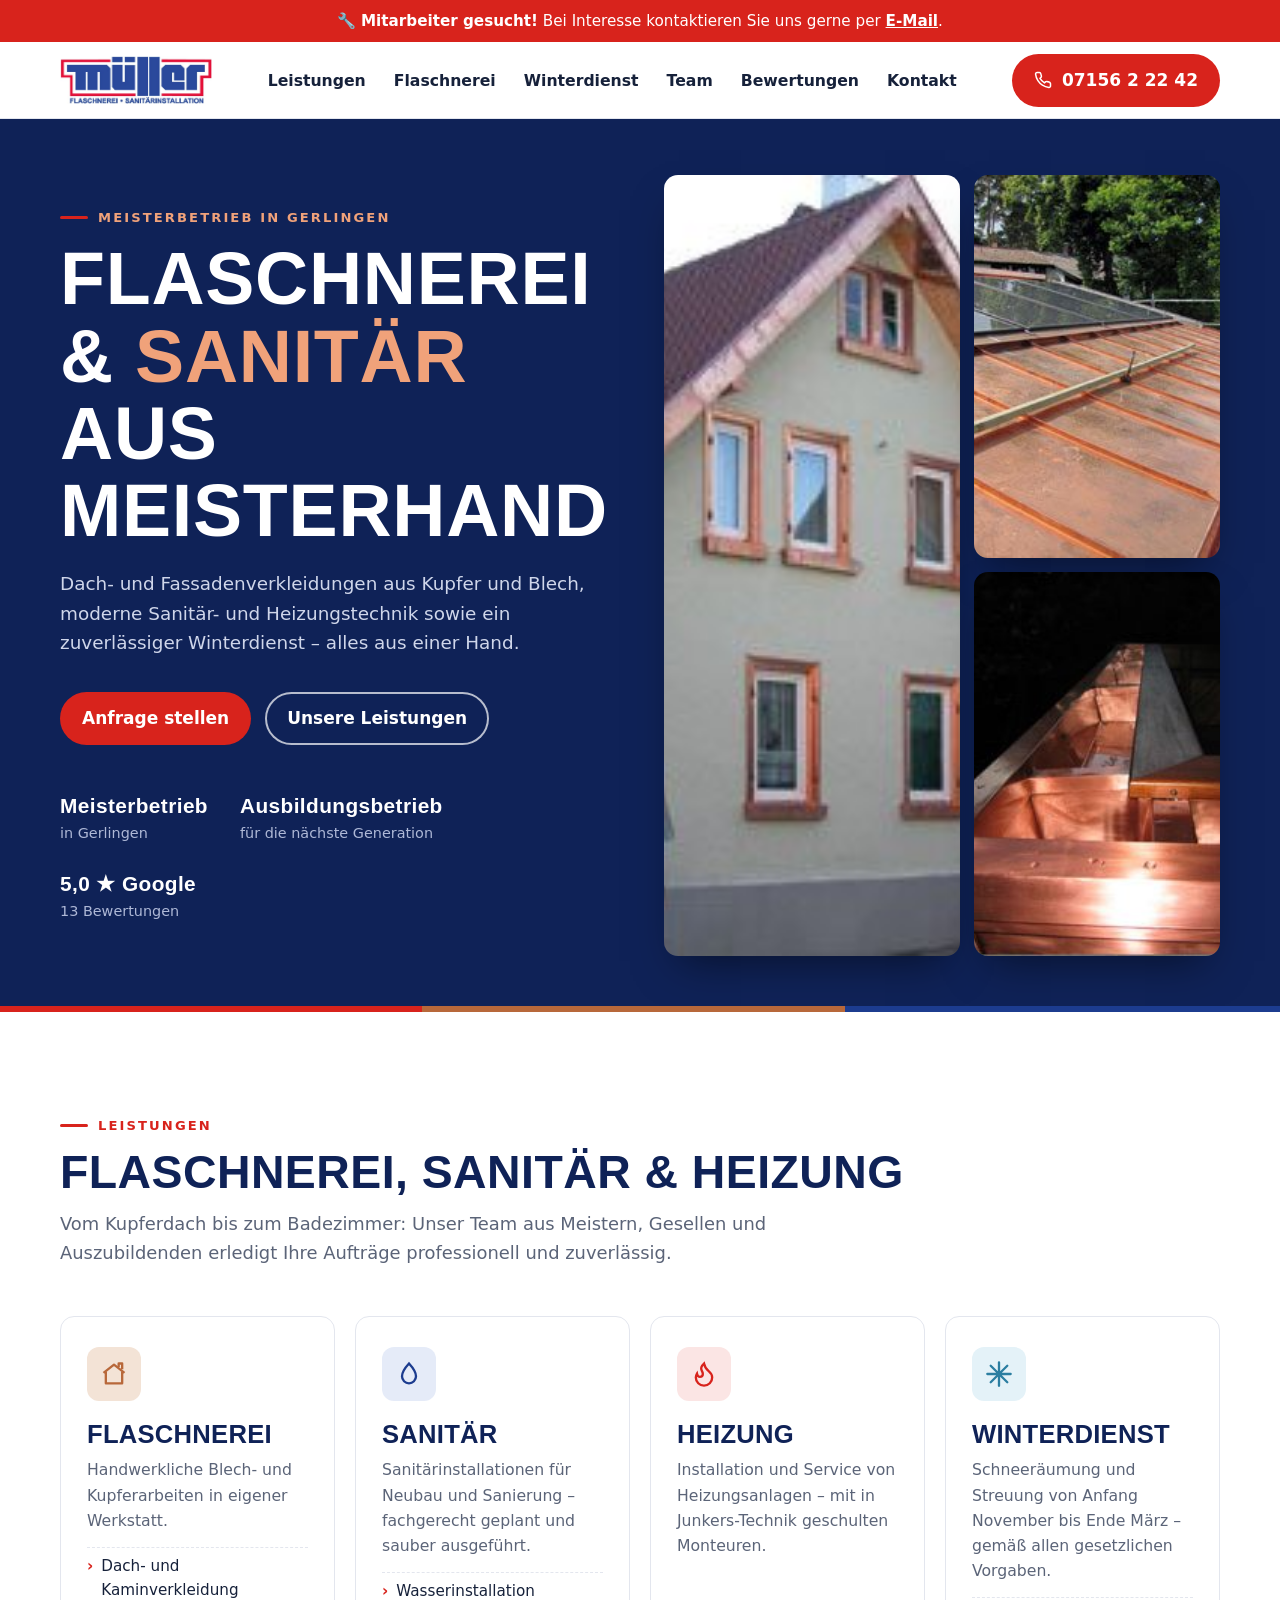
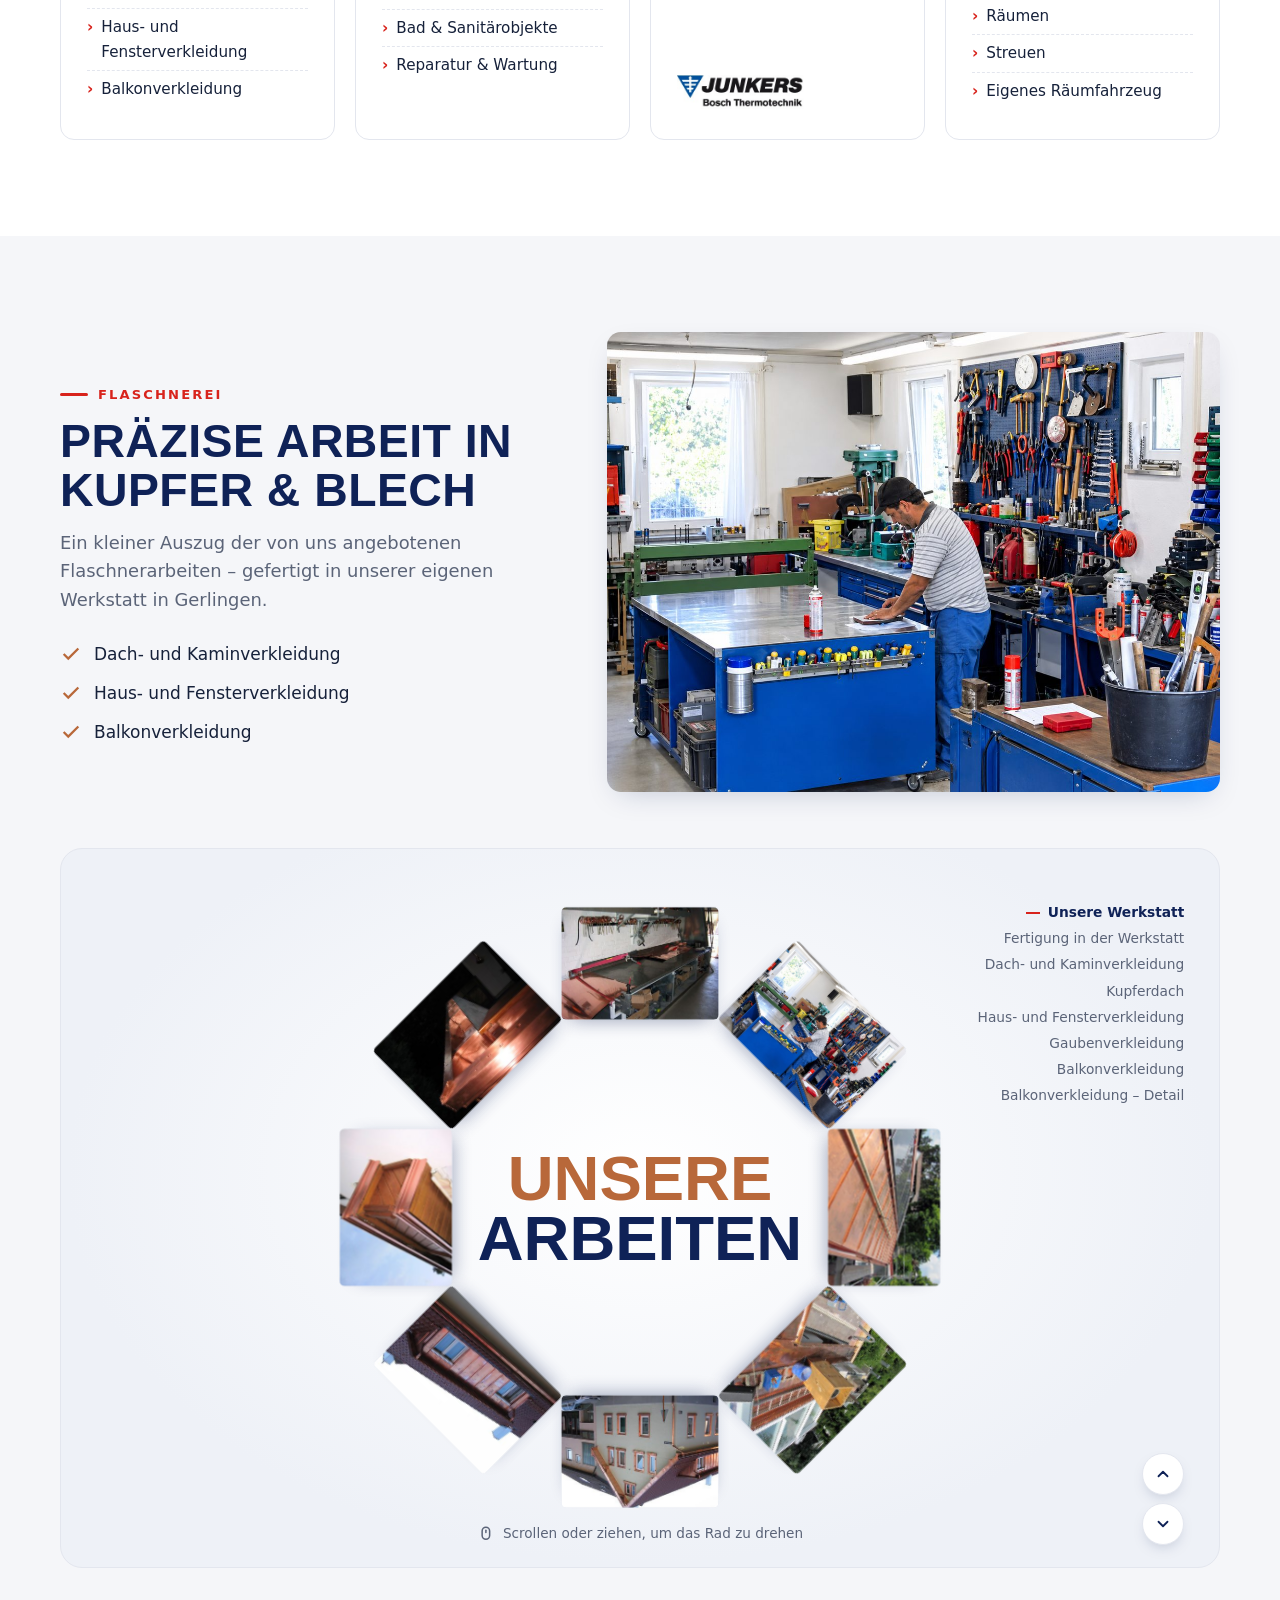
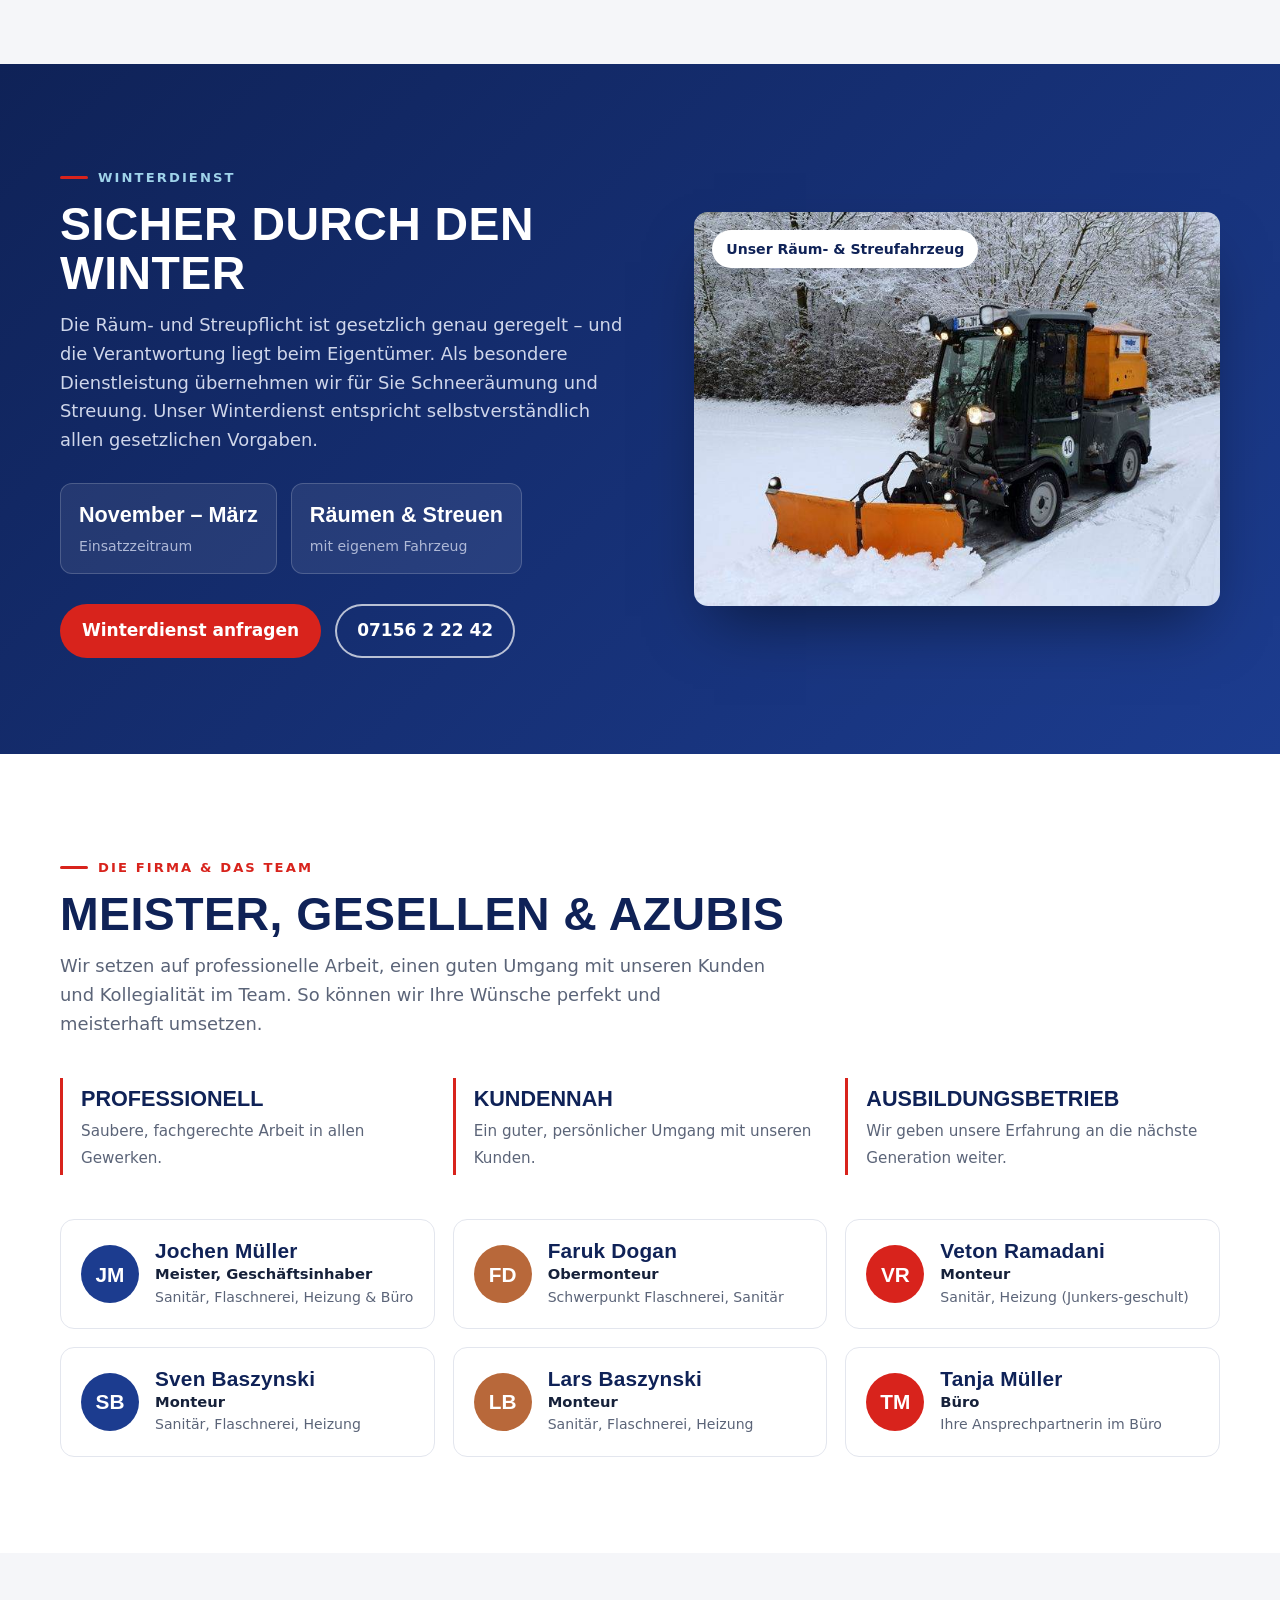
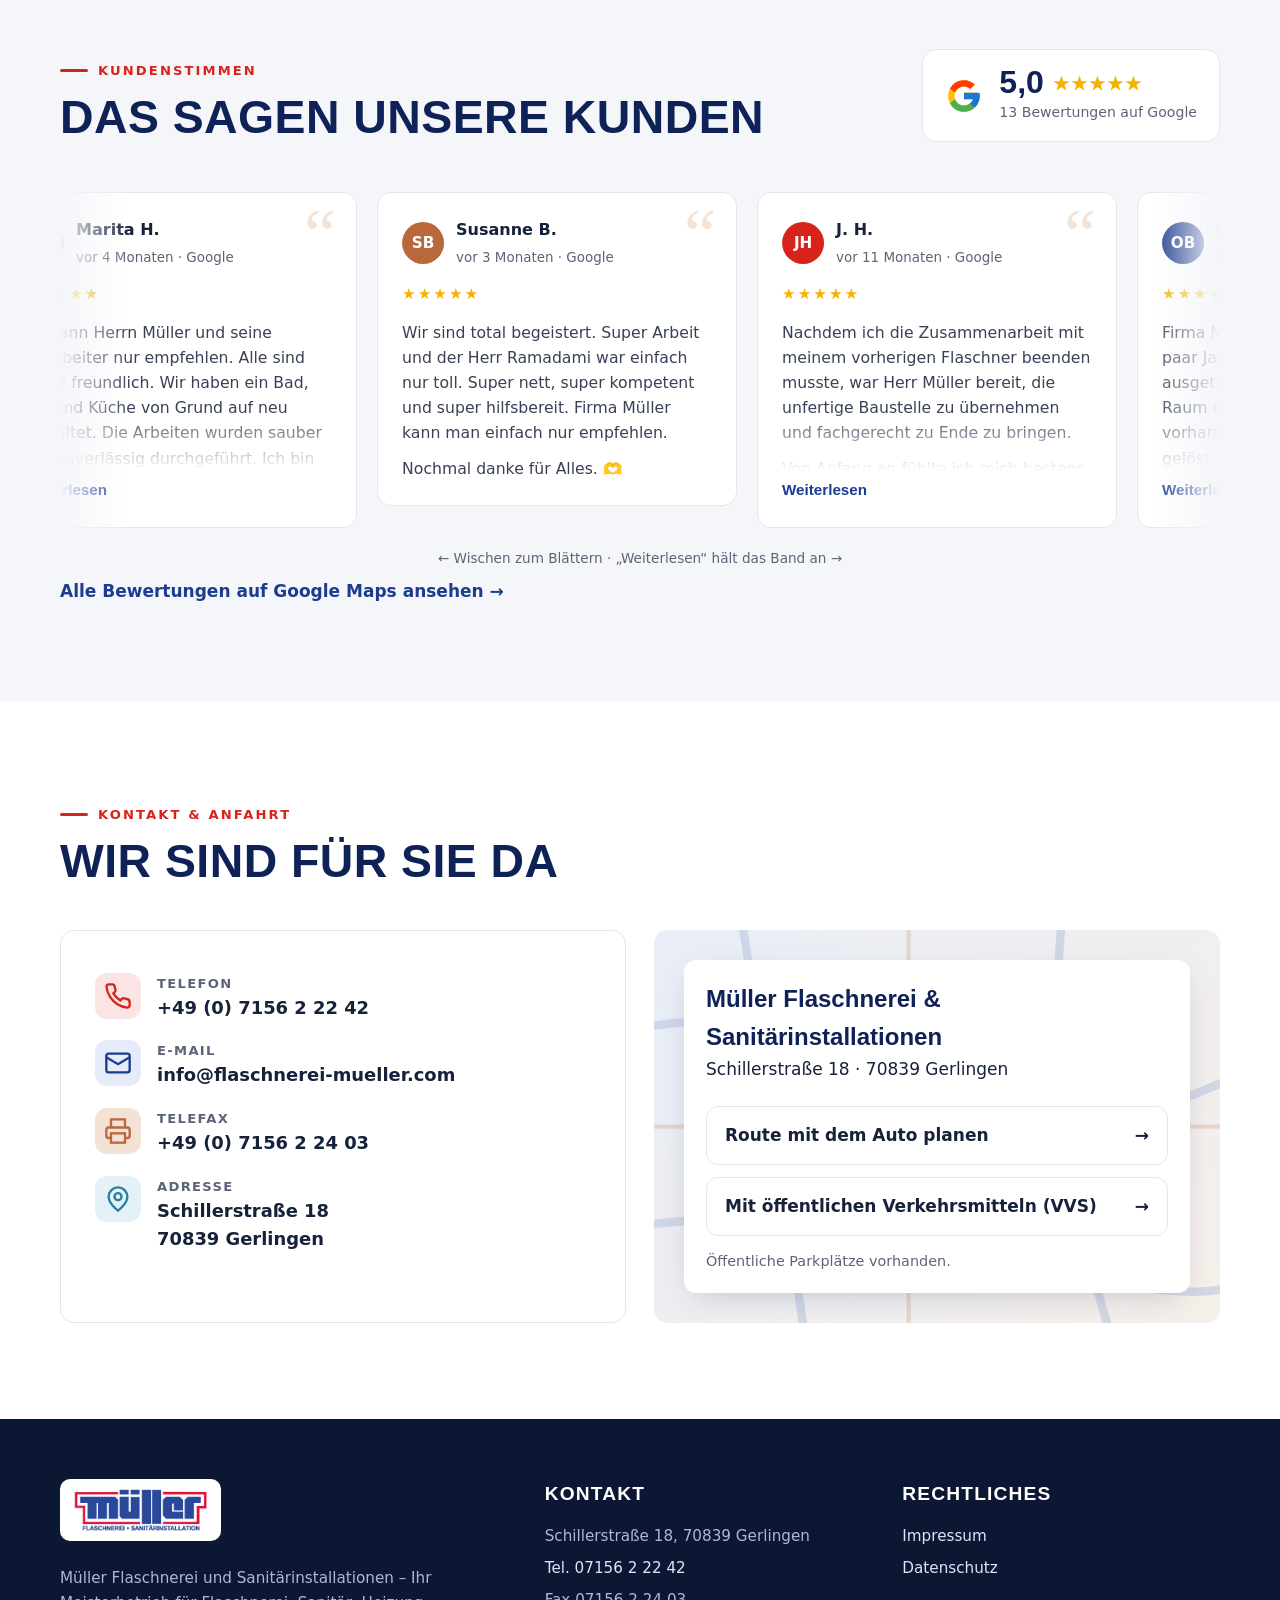
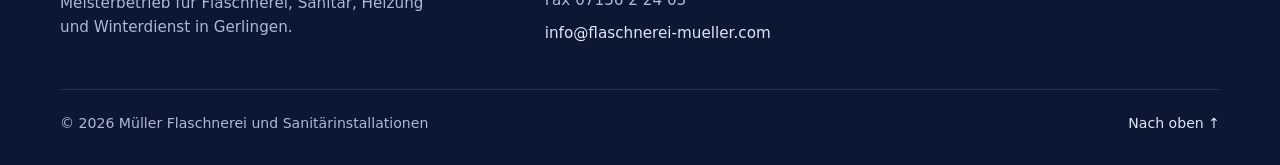
==== commit 62a3677f: "Add files via upload" ====
--- a/index.html
+++ b/index.html
@@ -8,13 +8,13 @@
 <meta name="theme-color" content="#0f2257">
 <meta property="og:title" content="Müller – Flaschnerei & Sanitärinstallation in Gerlingen">
 <meta property="og:description" content="Flaschnerei, Sanitär, Heizung und Winterdienst – Meisterbetrieb in Gerlingen.">
-<meta property="og:image" content="assets/img/kupferdach.jpg">
+<meta property="og:image" content="kupferdach.jpg">
 <meta property="og:type" content="website">
-<link rel="icon" href="assets/img/favicon.svg" type="image/svg+xml">
+<link rel="icon" href="favicon.svg" type="image/svg+xml">
 <link rel="preconnect" href="https://fonts.googleapis.com">
 <link rel="preconnect" href="https://fonts.gstatic.com" crossorigin>
 <link href="https://fonts.googleapis.com/css2?family=Barlow+Condensed:wght@600;700;800&family=Barlow:wght@400;500;600&display=swap" rel="stylesheet">
-<link rel="stylesheet" href="assets/css/style.css">
+<link rel="stylesheet" href="style.css">
 </head>
 <body>
 
@@ -22,7 +22,7 @@
 
 <header>
   <nav class="wrap nav" id="nav">
-    <a href="#top" class="logo" aria-label="Müller – Startseite"><img src="assets/img/logo.jpg" alt="Müller Flaschnerei • Sanitärinstallation"></a>
+    <a href="#top" class="logo" aria-label="Müller – Startseite"><img src="logo.jpg" alt="Müller Flaschnerei • Sanitärinstallation"></a>
     <ul>
       <li><a href="#leistungen">Leistungen</a></li>
       <li><a href="#flaschnerei">Flaschnerei</a></li>
@@ -54,7 +54,7 @@
         <div><strong>5,0 ★ Google</strong>13 Bewertungen</div>
       </div>
     </div>
-    <div class="hero-mosaic"><img src="assets/img/haus-fensterverkleidung.jpg" alt="Haus- und Fensterverkleidung" class="tall"><img src="assets/img/dach-kaminverkleidung.jpg" alt="Kupferdach"><img src="assets/img/balkonverkleidung-detail.jpg" alt="Kupferverkleidung Detail"></div>
+    <div class="hero-mosaic"><img src="haus-fensterverkleidung.jpg" alt="Haus- und Fensterverkleidung" class="tall"><img src="dach-kaminverkleidung.jpg" alt="Kupferdach"><img src="balkonverkleidung-detail.jpg" alt="Kupferverkleidung Detail"></div>
   </div>
 </section>
 
@@ -81,7 +81,7 @@
         <div class="icon i-red"><svg viewBox="0 0 24 24" fill="none" stroke="currentColor" stroke-width="2" stroke-linecap="round"><path d="M8.5 14.5A2.5 2.5 0 0 0 11 12c0-1.4-.5-2-1-3-1-2.1-.2-4 2-6 .5 2.5 2 4.9 4 6.5 2 1.6 3 3.5 3 5.5a7 7 0 1 1-14 0c0-1.2.4-2.3 1-3.3.3 1.6 1.2 2.8 2.5 2.8z"/></svg></div>
         <h3>Heizung</h3>
         <p>Installation und Service von Heizungsanlagen – mit in Junkers-Technik geschulten Monteuren.</p>
-        <div class="partner"><img src="assets/img/partner-junkers.jpg" alt="Junkers – Bosch Thermotechnik"></div>
+        <div class="partner"><img src="partner-junkers.jpg" alt="Junkers – Bosch Thermotechnik"></div>
       </article>
       <article class="card reveal">
         <div class="icon i-ice"><svg viewBox="0 0 24 24" fill="none" stroke="currentColor" stroke-width="2" stroke-linecap="round"><path d="M12 2v20M4.9 4.9l14.2 14.2M2 12h20M4.9 19.1 19.1 4.9"/></svg></div>
@@ -107,19 +107,19 @@
           <li><svg viewBox="0 0 24 24" fill="none" stroke="currentColor" stroke-width="2.5"><path d="M20 6 9 17l-5-5"/></svg>Balkonverkleidung</li>
         </ul>
       </div>
-      <figure class="reveal" style="border-radius:var(--radius);overflow:hidden;box-shadow:var(--shadow)"><img src="assets/img/werkstatt-fertigung.jpg" alt="Unsere Werkstatt" style="width:100%;aspect-ratio:4/3;object-fit:cover"></figure>
+      <figure class="reveal" style="border-radius:var(--radius);overflow:hidden;box-shadow:var(--shadow)"><img src="werkstatt-fertigung.jpg" alt="Unsere Werkstatt" style="width:100%;aspect-ratio:4/3;object-fit:cover"></figure>
     </div>
     <div class="wheel reveal" id="wheel">
       <div class="wh-stage" id="wh-stage" tabindex="0" role="listbox" aria-label="Unsere Arbeiten – Galerie">
         <div class="wh-wheel" id="wh-wheel">
-          <div class="wh-card" id="wh-0" role="option" data-i="0"><span class="wh-face"><img src="assets/img/werkstatt.jpg" alt="Unsere Werkstatt" draggable="false"><span class="wh-zoom" aria-hidden="true"><svg viewBox="0 0 24 24" fill="none" stroke="currentColor" stroke-width="2.2" stroke-linecap="round"><path d="M15 3h6v6M9 21H3v-6M21 3l-7 7M3 21l7-7"/></svg>Vergrößern</span></span></div>
-          <div class="wh-card" id="wh-1" role="option" data-i="1"><span class="wh-face"><img src="assets/img/werkstatt-fertigung.jpg" alt="Fertigung in der Werkstatt" draggable="false"><span class="wh-zoom" aria-hidden="true"><svg viewBox="0 0 24 24" fill="none" stroke="currentColor" stroke-width="2.2" stroke-linecap="round"><path d="M15 3h6v6M9 21H3v-6M21 3l-7 7M3 21l7-7"/></svg>Vergrößern</span></span></div>
-          <div class="wh-card" id="wh-2" role="option" data-i="2"><span class="wh-face"><img src="assets/img/dach-kaminverkleidung.jpg" alt="Dach- und Kaminverkleidung" draggable="false"><span class="wh-zoom" aria-hidden="true"><svg viewBox="0 0 24 24" fill="none" stroke="currentColor" stroke-width="2.2" stroke-linecap="round"><path d="M15 3h6v6M9 21H3v-6M21 3l-7 7M3 21l7-7"/></svg>Vergrößern</span></span></div>
-          <div class="wh-card" id="wh-3" role="option" data-i="3"><span class="wh-face"><img src="assets/img/kupferdach.jpg" alt="Kupferdach" draggable="false"><span class="wh-zoom" aria-hidden="true"><svg viewBox="0 0 24 24" fill="none" stroke="currentColor" stroke-width="2.2" stroke-linecap="round"><path d="M15 3h6v6M9 21H3v-6M21 3l-7 7M3 21l7-7"/></svg>Vergrößern</span></span></div>
-          <div class="wh-card" id="wh-4" role="option" data-i="4"><span class="wh-face"><img src="assets/img/haus-fensterverkleidung.jpg" alt="Haus- und Fensterverkleidung" draggable="false"><span class="wh-zoom" aria-hidden="true"><svg viewBox="0 0 24 24" fill="none" stroke="currentColor" stroke-width="2.2" stroke-linecap="round"><path d="M15 3h6v6M9 21H3v-6M21 3l-7 7M3 21l7-7"/></svg>Vergrößern</span></span></div>
-          <div class="wh-card" id="wh-5" role="option" data-i="5"><span class="wh-face"><img src="assets/img/gaubenverkleidung.jpg" alt="Gaubenverkleidung" draggable="false"><span class="wh-zoom" aria-hidden="true"><svg viewBox="0 0 24 24" fill="none" stroke="currentColor" stroke-width="2.2" stroke-linecap="round"><path d="M15 3h6v6M9 21H3v-6M21 3l-7 7M3 21l7-7"/></svg>Vergrößern</span></span></div>
-          <div class="wh-card" id="wh-6" role="option" data-i="6"><span class="wh-face"><img src="assets/img/balkonverkleidung.jpg" alt="Balkonverkleidung" draggable="false"><span class="wh-zoom" aria-hidden="true"><svg viewBox="0 0 24 24" fill="none" stroke="currentColor" stroke-width="2.2" stroke-linecap="round"><path d="M15 3h6v6M9 21H3v-6M21 3l-7 7M3 21l7-7"/></svg>Vergrößern</span></span></div>
-          <div class="wh-card" id="wh-7" role="option" data-i="7"><span class="wh-face"><img src="assets/img/balkonverkleidung-detail.jpg" alt="Balkonverkleidung – Detail" draggable="false"><span class="wh-zoom" aria-hidden="true"><svg viewBox="0 0 24 24" fill="none" stroke="currentColor" stroke-width="2.2" stroke-linecap="round"><path d="M15 3h6v6M9 21H3v-6M21 3l-7 7M3 21l7-7"/></svg>Vergrößern</span></span></div>
+          <div class="wh-card" id="wh-0" role="option" data-i="0"><span class="wh-face"><img src="werkstatt.jpg" alt="Unsere Werkstatt" draggable="false"><span class="wh-zoom" aria-hidden="true"><svg viewBox="0 0 24 24" fill="none" stroke="currentColor" stroke-width="2.2" stroke-linecap="round"><path d="M15 3h6v6M9 21H3v-6M21 3l-7 7M3 21l7-7"/></svg>Vergrößern</span></span></div>
+          <div class="wh-card" id="wh-1" role="option" data-i="1"><span class="wh-face"><img src="werkstatt-fertigung.jpg" alt="Fertigung in der Werkstatt" draggable="false"><span class="wh-zoom" aria-hidden="true"><svg viewBox="0 0 24 24" fill="none" stroke="currentColor" stroke-width="2.2" stroke-linecap="round"><path d="M15 3h6v6M9 21H3v-6M21 3l-7 7M3 21l7-7"/></svg>Vergrößern</span></span></div>
+          <div class="wh-card" id="wh-2" role="option" data-i="2"><span class="wh-face"><img src="dach-kaminverkleidung.jpg" alt="Dach- und Kaminverkleidung" draggable="false"><span class="wh-zoom" aria-hidden="true"><svg viewBox="0 0 24 24" fill="none" stroke="currentColor" stroke-width="2.2" stroke-linecap="round"><path d="M15 3h6v6M9 21H3v-6M21 3l-7 7M3 21l7-7"/></svg>Vergrößern</span></span></div>
+          <div class="wh-card" id="wh-3" role="option" data-i="3"><span class="wh-face"><img src="kupferdach.jpg" alt="Kupferdach" draggable="false"><span class="wh-zoom" aria-hidden="true"><svg viewBox="0 0 24 24" fill="none" stroke="currentColor" stroke-width="2.2" stroke-linecap="round"><path d="M15 3h6v6M9 21H3v-6M21 3l-7 7M3 21l7-7"/></svg>Vergrößern</span></span></div>
+          <div class="wh-card" id="wh-4" role="option" data-i="4"><span class="wh-face"><img src="haus-fensterverkleidung.jpg" alt="Haus- und Fensterverkleidung" draggable="false"><span class="wh-zoom" aria-hidden="true"><svg viewBox="0 0 24 24" fill="none" stroke="currentColor" stroke-width="2.2" stroke-linecap="round"><path d="M15 3h6v6M9 21H3v-6M21 3l-7 7M3 21l7-7"/></svg>Vergrößern</span></span></div>
+          <div class="wh-card" id="wh-5" role="option" data-i="5"><span class="wh-face"><img src="gaubenverkleidung.jpg" alt="Gaubenverkleidung" draggable="false"><span class="wh-zoom" aria-hidden="true"><svg viewBox="0 0 24 24" fill="none" stroke="currentColor" stroke-width="2.2" stroke-linecap="round"><path d="M15 3h6v6M9 21H3v-6M21 3l-7 7M3 21l7-7"/></svg>Vergrößern</span></span></div>
+          <div class="wh-card" id="wh-6" role="option" data-i="6"><span class="wh-face"><img src="balkonverkleidung.jpg" alt="Balkonverkleidung" draggable="false"><span class="wh-zoom" aria-hidden="true"><svg viewBox="0 0 24 24" fill="none" stroke="currentColor" stroke-width="2.2" stroke-linecap="round"><path d="M15 3h6v6M9 21H3v-6M21 3l-7 7M3 21l7-7"/></svg>Vergrößern</span></span></div>
+          <div class="wh-card" id="wh-7" role="option" data-i="7"><span class="wh-face"><img src="balkonverkleidung-detail.jpg" alt="Balkonverkleidung – Detail" draggable="false"><span class="wh-zoom" aria-hidden="true"><svg viewBox="0 0 24 24" fill="none" stroke="currentColor" stroke-width="2.2" stroke-linecap="round"><path d="M15 3h6v6M9 21H3v-6M21 3l-7 7M3 21l7-7"/></svg>Vergrößern</span></span></div>
         </div>
       </div>
       <div class="wh-label" id="wh-label"><div><span>Unsere</span><br>Arbeiten</div></div>
@@ -159,7 +159,7 @@
         <a class="btn ghost" href="tel:+49715622242">07156 2 22 42</a>
       </div>
     </div>
-    <div class="winter-img reveal"><img src="assets/img/winterdienst-raeumfahrzeug.jpg" alt="Unser Räum- und Streufahrzeug im Einsatz"><span class="badge">Unser Räum- &amp; Streufahrzeug</span></div>
+    <div class="winter-img reveal"><img src="winterdienst-raeumfahrzeug.jpg" alt="Unser Räum- und Streufahrzeug im Einsatz"><span class="badge">Unser Räum- &amp; Streufahrzeug</span></div>
   </div>
 </section>
 
@@ -270,7 +270,7 @@
   <div class="wrap">
     <div class="foot">
       <div>
-        <div class="logo-box"><img src="assets/img/logo.jpg" alt="Müller Flaschnerei • Sanitärinstallation"></div>
+        <div class="logo-box"><img src="logo.jpg" alt="Müller Flaschnerei • Sanitärinstallation"></div>
         <p style="margin-top:18px;max-width:40ch">Müller Flaschnerei und Sanitärinstallationen – Ihr Meisterbetrieb für Flaschnerei, Sanitär, Heizung und Winterdienst in Gerlingen.</p>
       </div>
       <div>
@@ -342,6 +342,6 @@
 <!-- LIGHTBOX -->
 <dialog id="lightbox"><button class="dlg-close" onclick="this.closest('dialog').close()" aria-label="Schließen">×</button><img alt=""><p></p></dialog>
 
-<script src="assets/js/main.js" defer></script>
+<script src="main.js" defer></script>
 </body>
 </html>
--- a/style.css
+++ b/style.css
@@ -0,0 +1,268 @@
+:root{
+  --blue:#1c3c8f; --blue-deep:#0f2257; --red:#d8231c; --copper:#b8683a; --copper-soft:#f3e3d6;
+  --ink:#16213a; --muted:#5b6478; --line:#e3e6ee; --bg:#ffffff; --bg-alt:#f5f6f9;
+  --radius:14px; --shadow:0 10px 30px -12px rgba(15,34,87,.25);
+}
+*{box-sizing:border-box;margin:0;padding:0}
+html{scroll-behavior:smooth;scroll-padding-top:84px}
+body{font-family:Barlow,system-ui,sans-serif;color:var(--ink);background:var(--bg);line-height:1.6;font-size:17px}
+img{max-width:100%;display:block}
+a{color:var(--blue)}
+h1,h2,h3{font-family:"Barlow Condensed","Arial Narrow",sans-serif;line-height:1.05;letter-spacing:.01em}
+h2{font-size:clamp(2rem,4vw,2.9rem);color:var(--blue-deep);text-transform:uppercase}
+.wrap{width:min(1160px,100% - 32px);margin-inline:auto}
+.eyebrow{display:inline-flex;align-items:center;gap:10px;font-weight:600;font-size:.82rem;letter-spacing:.16em;text-transform:uppercase;color:var(--red);margin-bottom:12px}
+.eyebrow::before{content:"";width:28px;height:3px;background:var(--red);border-radius:2px}
+section{padding:96px 0}
+.lead{color:var(--muted);font-size:1.12rem;max-width:62ch;margin-top:14px}
+
+/* Jobs bar */
+.jobs{background:var(--red);color:#fff;font-weight:500;font-size:.95rem;text-align:center;padding:9px 16px}
+.jobs a{color:#fff;font-weight:600}
+
+/* Header */
+header{position:sticky;top:0;z-index:50;background:rgba(255,255,255,.94);backdrop-filter:blur(10px);border-bottom:1px solid var(--line)}
+.nav{display:flex;align-items:center;justify-content:space-between;height:76px;gap:20px}
+.logo img{height:48px;width:auto}
+.nav ul{display:flex;gap:28px;list-style:none}
+.nav ul a{text-decoration:none;color:var(--ink);font-weight:600;font-size:.98rem;position:relative}
+.nav ul a::after{content:"";position:absolute;left:0;bottom:-6px;width:0;height:2px;background:var(--red);transition:width .2s}
+.nav ul a:hover::after{width:100%}
+.btn{display:inline-flex;align-items:center;gap:10px;background:var(--blue);color:#fff;text-decoration:none;font-weight:600;padding:13px 22px;border-radius:999px;transition:transform .15s,background .15s;white-space:nowrap}
+.btn:hover{background:var(--blue-deep);transform:translateY(-1px)}
+.btn.red{background:var(--red)}.btn.red:hover{background:#b01a14}
+.btn.ghost{background:transparent;color:#fff;box-shadow:inset 0 0 0 2px rgba(255,255,255,.7)}
+.btn.ghost:hover{background:rgba(255,255,255,.12)}
+.btn svg{width:18px;height:18px}
+.menu-btn{display:none;background:none;border:0;cursor:pointer;padding:8px}
+.menu-btn span{display:block;width:26px;height:2px;background:var(--ink);margin:6px 0;transition:.2s}
+
+/* Hero */
+.hero{position:relative;background:var(--blue-deep);color:#fff;overflow:hidden;padding:0}
+.hero-grid{display:grid;grid-template-columns:1.05fr 1fr;min-height:560px}
+.hero-text{padding:88px 56px 88px 0;display:flex;flex-direction:column;justify-content:center;position:relative;z-index:2}
+.hero h1{font-size:clamp(2.8rem,6vw,4.6rem);text-transform:uppercase}
+.hero h1 em{font-style:normal;color:#f0a27a}
+.hero p{margin-top:20px;font-size:1.15rem;color:#cfd6ea;max-width:48ch}
+.hero .ctas{display:flex;gap:14px;flex-wrap:wrap;margin-top:34px}
+.hero-mosaic{display:grid;grid-template-columns:1.2fr 1fr;grid-template-rows:1fr 1fr;gap:14px;padding:56px 0}
+.hero-mosaic img{width:100%;height:100%;object-fit:cover;border-radius:14px;box-shadow:0 20px 40px -15px rgba(0,0,0,.5)}
+.hero-mosaic .tall{grid-row:span 2}
+.hero-img{position:relative}
+.hero-img img{position:absolute;inset:0;width:100%;height:100%;object-fit:cover}
+.hero-img::before{content:"";position:absolute;inset:0;background:linear-gradient(90deg,var(--blue-deep) 0%,rgba(15,34,87,0) 35%);z-index:1}
+.hero::after{content:"";position:absolute;left:0;right:0;bottom:0;height:6px;background:linear-gradient(90deg,var(--red) 0 33%,var(--copper) 33% 66%,var(--blue) 66%)}
+.facts{display:flex;gap:22px 32px;margin-top:44px;flex-wrap:wrap}
+.facts div{font-size:.9rem;color:#aeb8d6}
+.facts strong{display:block;font-family:"Barlow Condensed","Arial Narrow",sans-serif;font-size:1.3rem;color:#fff;letter-spacing:.02em}
+
+/* Services */
+.services-grid{display:grid;grid-template-columns:repeat(4,1fr);gap:20px;margin-top:48px}
+.card{background:#fff;border:1px solid var(--line);border-radius:var(--radius);padding:30px 26px;transition:transform .2s,box-shadow .2s;display:flex;flex-direction:column}
+.card:hover{transform:translateY(-4px);box-shadow:var(--shadow)}
+.icon{width:54px;height:54px;border-radius:12px;display:grid;place-items:center;margin-bottom:20px}
+.icon svg{width:28px;height:28px}
+.i-copper{background:var(--copper-soft);color:var(--copper)}
+.i-blue{background:#e5ebf8;color:var(--blue)}
+.i-red{background:#fbe5e4;color:var(--red)}
+.i-ice{background:#e4f2f8;color:#2b7ea1}
+.card h3{font-size:1.6rem;text-transform:uppercase;color:var(--blue-deep)}
+.card p{color:var(--muted);margin-top:10px;font-size:.98rem}
+.card ul{margin-top:14px;list-style:none;font-size:.95rem}
+.card li{padding:6px 0;border-top:1px dashed var(--line);display:flex;gap:8px}
+.card li::before{content:"›";color:var(--red);font-weight:700}
+.partner{margin-top:auto;padding-top:18px}
+.partner img{height:34px;width:auto}
+
+/* Flaschnerei feature */
+.alt{background:var(--bg-alt)}
+.feature{display:grid;grid-template-columns:1fr 1.25fr;gap:56px;align-items:center}
+.gallery{display:grid;grid-template-columns:repeat(4,1fr);gap:14px;margin-top:48px}
+.gallery figure{position:relative;border-radius:12px;overflow:hidden;cursor:zoom-in;height:210px;background:#ddd}
+.gallery figure.wide{grid-column:span 2}
+.gallery img{width:100%;height:100%;object-fit:cover;transition:transform .5s}
+.gallery figure:hover img{transform:scale(1.06)}
+.gallery figcaption{position:absolute;left:0;right:0;bottom:0;padding:26px 14px 12px;color:#fff;font-weight:600;font-size:.92rem;background:linear-gradient(transparent,rgba(10,20,50,.8))}
+.checks{list-style:none;margin-top:26px;display:grid;gap:12px}
+.checks li{display:flex;gap:12px;align-items:flex-start;font-weight:500}
+.checks svg{flex:none;width:22px;height:22px;color:var(--copper);margin-top:2px}
+
+/* Winter */
+.winter{background:linear-gradient(135deg,#0f2257,#1c3c8f);color:#fff}
+.winter h2{color:#fff}
+.winter .lead{color:#cfd6ea}
+.winter .feature{grid-template-columns:1.1fr 1fr}
+.winter-img{border-radius:var(--radius);overflow:hidden;box-shadow:0 30px 60px -20px rgba(0,0,0,.5);position:relative}
+.badge{position:absolute;top:18px;left:18px;background:#fff;color:var(--blue-deep);font-weight:700;padding:8px 14px;border-radius:999px;font-size:.88rem;box-shadow:var(--shadow)}
+.season{display:flex;gap:14px;margin-top:28px;flex-wrap:wrap}
+.season div{background:rgba(255,255,255,.08);border:1px solid rgba(255,255,255,.18);padding:14px 18px;border-radius:12px}
+.season strong{display:block;font-family:"Barlow Condensed","Arial Narrow",sans-serif;font-size:1.35rem}
+.season span{font-size:.88rem;color:#aeb8d6}
+
+/* Team */
+.team-grid{display:grid;grid-template-columns:repeat(3,1fr);gap:18px;margin-top:44px}
+.member{display:flex;gap:16px;align-items:center;background:#fff;border:1px solid var(--line);border-radius:var(--radius);padding:20px}
+.avatar{flex:none;width:58px;height:58px;border-radius:50%;display:grid;place-items:center;font-family:"Barlow Condensed","Arial Narrow",sans-serif;font-weight:700;font-size:1.3rem;color:#fff;background:var(--blue)}
+.member:nth-child(3n+2) .avatar{background:var(--copper)}
+.member:nth-child(3n) .avatar{background:var(--red)}
+.member h3{font-size:1.3rem;color:var(--blue-deep)}
+.member .role{font-weight:600;font-size:.92rem;color:var(--ink)}
+.member .focus{font-size:.88rem;color:var(--muted)}
+.values{display:grid;grid-template-columns:repeat(3,1fr);gap:18px;margin-top:40px}
+.values div{border-left:3px solid var(--red);padding:4px 0 4px 18px}
+.values strong{font-family:"Barlow Condensed","Arial Narrow",sans-serif;font-size:1.35rem;text-transform:uppercase;color:var(--blue-deep);display:block}
+.values span{color:var(--muted);font-size:.95rem}
+
+/* Contact */
+.contact-grid{display:grid;grid-template-columns:1fr 1fr;gap:28px;margin-top:44px}
+.contact-card{background:#fff;border:1px solid var(--line);border-radius:var(--radius);padding:34px}
+.contact-list{list-style:none;display:grid;gap:18px;margin-top:8px}
+.contact-list li{display:flex;gap:16px;align-items:flex-start}
+.contact-list .icon{margin:0;width:46px;height:46px}
+.contact-list small{display:block;color:var(--muted);font-size:.82rem;text-transform:uppercase;letter-spacing:.1em;font-weight:600}
+.contact-list a,.contact-list span{font-size:1.12rem;font-weight:600;color:var(--ink);text-decoration:none}
+.contact-list a:hover{color:var(--blue)}
+.route{display:grid;gap:12px;margin-top:22px}
+.route a{display:flex;justify-content:space-between;align-items:center;padding:15px 18px;border:1px solid var(--line);border-radius:12px;text-decoration:none;color:var(--ink);font-weight:600;transition:.15s}
+.route a:hover{border-color:var(--blue);color:var(--blue)}
+.map{border-radius:var(--radius);overflow:hidden;background:linear-gradient(135deg,#e8edf7,#f6efe9);position:relative;min-height:320px;display:flex;flex-direction:column;justify-content:flex-end;padding:30px}
+.map svg.pinbg{position:absolute;inset:0;width:100%;height:100%;opacity:.55}
+.map .addr{position:relative;background:#fff;border-radius:12px;padding:20px 22px;box-shadow:var(--shadow)}
+.map .addr strong{font-family:"Barlow Condensed","Arial Narrow",sans-serif;font-size:1.5rem;color:var(--blue-deep);display:block}
+.note{margin-top:14px;font-size:.9rem;color:var(--muted)}
+
+/* Footer */
+footer{background:#0b1733;color:#aeb8d6;padding:60px 0 30px;font-size:.95rem}
+.foot{display:grid;grid-template-columns:1.4fr 1fr 1fr;gap:40px}
+.foot .logo-box{background:#fff;border-radius:10px;padding:10px 14px;display:inline-block}
+.foot .logo-box img{height:42px}
+footer h4{color:#fff;font-family:"Barlow Condensed","Arial Narrow",sans-serif;font-size:1.2rem;text-transform:uppercase;letter-spacing:.06em;margin-bottom:14px}
+footer a{color:#dfe5f5;text-decoration:none}
+footer a:hover{color:#fff;text-decoration:underline}
+footer ul{list-style:none;display:grid;gap:8px}
+.legal-btn{background:none;border:0;color:#dfe5f5;font:inherit;cursor:pointer;padding:0;text-align:left}
+.legal-btn:hover{color:#fff;text-decoration:underline}
+.copy{border-top:1px solid rgba(255,255,255,.1);margin-top:44px;padding-top:22px;display:flex;justify-content:space-between;flex-wrap:wrap;gap:12px;font-size:.88rem}
+
+/* Dialogs */
+dialog{border:0;border-radius:16px;max-width:760px;width:calc(100% - 32px);max-height:85vh;padding:0;box-shadow:0 40px 80px -20px rgba(0,0,0,.4)}
+dialog::backdrop{background:rgba(10,20,50,.6);backdrop-filter:blur(3px)}
+.dlg-head{position:sticky;top:0;background:#fff;display:flex;justify-content:space-between;align-items:center;padding:20px 28px;border-bottom:1px solid var(--line)}
+.dlg-head h2{font-size:1.9rem}
+.dlg-close{background:var(--bg-alt);border:0;width:40px;height:40px;border-radius:50%;cursor:pointer;font-size:1.4rem;color:var(--ink)}
+.dlg-body{padding:24px 28px 32px;font-size:.96rem;color:#333}
+.dlg-body h3{font-size:1.25rem;color:var(--blue-deep);margin:22px 0 6px;text-transform:uppercase}
+.dlg-body p,.dlg-body ul{margin-bottom:10px}
+.dlg-body ul{padding-left:20px}
+.dlg-body a{word-break:break-all}
+
+/* Lightbox */
+#lightbox img{width:100%;height:auto}
+#lightbox{max-width:1000px;background:#000}
+#lightbox .dlg-close{position:absolute;top:12px;right:12px;background:rgba(255,255,255,.9)}
+#lightbox p{color:#fff;padding:12px 18px;font-weight:600}
+
+.reveal{opacity:0;transform:translateY(24px);transition:opacity .7s,transform .7s}
+.reveal.in{opacity:1;transform:none}
+
+
+/* Reviews */
+.rev-head{display:flex;justify-content:space-between;align-items:flex-end;gap:24px;flex-wrap:wrap}
+.rating-box{display:flex;align-items:center;gap:16px;background:#fff;border:1px solid var(--line);border-radius:var(--radius);padding:16px 22px;text-decoration:none;color:var(--ink);transition:box-shadow .2s}
+.rating-box:hover{box-shadow:var(--shadow)}
+.rating-box .g{width:38px;height:38px}
+.score{font-family:"Barlow Condensed","Arial Narrow",sans-serif;font-size:2rem;font-weight:700;line-height:1;color:var(--blue-deep)}
+.rating-box small{color:var(--muted);font-size:.88rem}
+.stars{color:#f5b301;letter-spacing:2px;font-size:1rem}
+.score .stars{font-size:1.15rem;vertical-align:middle}
+.marquee{position:relative;margin-top:44px;overflow:hidden;padding:6px 0 10px;touch-action:pan-y;cursor:grab;-webkit-mask-image:linear-gradient(90deg,transparent,#000 6%,#000 94%,transparent);mask-image:linear-gradient(90deg,transparent,#000 6%,#000 94%,transparent)}
+.marquee.dragging{cursor:grabbing}
+.marquee.dragging *{user-select:none}
+.track{display:flex;align-items:flex-start;gap:20px;width:max-content;will-change:transform}
+.swipe-hint{text-align:center;color:var(--muted);font-size:.85rem;margin-top:10px}
+.review{flex:none;width:360px;background:#fff;border:1px solid var(--line);border-radius:var(--radius);padding:24px;margin:0;position:relative;transition:box-shadow .3s,border-color .3s}
+.review.open{border-color:var(--blue);box-shadow:var(--shadow)}
+.review img,.review svg{pointer-events:none}
+.review::before{content:"\201C";position:absolute;top:6px;right:20px;font-family:Georgia,serif;font-size:4.5rem;line-height:1;color:var(--copper-soft)}
+.rv-top{display:flex;align-items:center;gap:12px;margin-bottom:14px;flex-wrap:wrap}
+.rv-top strong{display:block;font-size:1rem}
+.rv-top small{color:var(--muted);font-size:.84rem}
+.rv-top .stars{flex-basis:100%;font-size:.95rem}
+.rv-av{width:42px;height:42px;border-radius:50%;background:var(--blue);color:#fff;display:grid;place-items:center;font-weight:700;font-size:.95rem}
+.review:nth-child(3n+2) .rv-av{background:var(--copper)}
+.review:nth-child(3n) .rv-av{background:var(--red)}
+.review blockquote{color:#394157;font-size:.98rem}
+.review blockquote p+p{margin-top:10px}
+.review.long blockquote{max-height:9.6em;overflow:hidden;-webkit-mask-image:linear-gradient(#000 60%,transparent)}
+.review.long.open blockquote{max-height:none;-webkit-mask-image:none}
+.more{margin-top:10px;background:none;border:0;color:var(--blue);font:600 .95rem Barlow,sans-serif;cursor:pointer;padding:0}
+.rev-foot{margin-top:8px}
+.rev-foot a{font-weight:600;text-decoration:none}
+.rev-foot a:hover{text-decoration:underline}
+
+/* Werk-Rad (Galerie) */
+.wheel{position:relative;height:clamp(480px,80vh,720px);margin-top:56px;border-radius:22px;overflow:hidden;user-select:none;-webkit-user-select:none;background:radial-gradient(ellipse at 50% 45%,#fff 0%,#eef1f7 70%);border:1px solid var(--line)}
+.wh-stage{position:absolute;inset:0;cursor:grab;outline:none;touch-action:pan-y}
+.wh-stage:active{cursor:grabbing}
+.wh-stage:focus-visible{outline:2px solid var(--blue);outline-offset:-4px;border-radius:22px}
+.wh-wheel{position:absolute;top:50%;left:50%;transform-style:preserve-3d}
+.wh-card{position:absolute;backface-visibility:hidden;-webkit-backface-visibility:hidden;will-change:transform}
+.wh-face{position:relative;display:block;width:100%;height:100%;border-radius:12px;overflow:hidden;background:#dde2ec;box-shadow:0 22px 44px -20px rgba(15,34,87,.45);transform-origin:center}
+.wh-face img{width:100%;height:100%;object-fit:cover;pointer-events:none}
+.wh-zoom{position:absolute;right:12px;bottom:12px;display:flex;align-items:center;gap:6px;background:rgba(255,255,255,.88);backdrop-filter:blur(6px);color:var(--blue-deep);font-weight:600;font-size:.78rem;padding:6px 11px;border-radius:999px;opacity:0;transform:translateY(4px);transition:.2s;pointer-events:none}
+.wh-zoom svg{width:13px;height:13px}
+.wh-card.front:hover .wh-zoom{opacity:1;transform:none}
+.wh-card.front{cursor:zoom-in}
+.wh-label{position:absolute;inset:0;display:grid;place-items:center;pointer-events:none;text-align:center;font-family:"Barlow Condensed","Arial Narrow",sans-serif;font-weight:800;text-transform:uppercase;color:var(--blue-deep);line-height:.95}
+.wh-label span{color:var(--copper)}
+.wh-title{position:absolute;top:50%;left:5%;transform:translateY(-50%);max-width:22%;hyphens:manual;pointer-events:none;opacity:0;font-family:"Barlow Condensed","Arial Narrow",sans-serif;font-weight:700;text-transform:uppercase;color:var(--blue-deep);line-height:1}
+.wh-title small{display:block;font-family:Barlow,sans-serif;font-size:.8rem;letter-spacing:.14em;color:var(--red);margin-bottom:10px;font-weight:600}
+.wh-index{position:absolute;top:7%;right:3%;list-style:none;text-align:right;line-height:1.9;font-size:.86rem}
+.wh-index button{background:none;border:0;font:inherit;color:var(--muted);cursor:pointer;padding:0;transition:color .2s}
+.wh-index button:hover{color:var(--blue)}
+.wh-index button.on{color:var(--blue-deep);font-weight:700}
+.wh-index button.on::before{content:"";display:inline-block;width:14px;height:2px;background:var(--red);vertical-align:middle;margin-right:8px}
+.wh-hint{position:absolute;left:50%;bottom:22px;transform:translateX(-50%);display:flex;align-items:center;gap:8px;color:var(--muted);font-size:.85rem;pointer-events:none;white-space:nowrap;transition:opacity .3s}
+.wh-hint svg{width:18px;height:18px;animation:whbob 1.6s ease-in-out infinite}
+@keyframes whbob{50%{transform:translateY(3px)}}
+.wh-nav{position:absolute;right:3%;bottom:22px;display:flex;flex-direction:column;gap:8px}
+.wh-nav button{width:42px;height:42px;border-radius:50%;border:1px solid var(--line);background:#fff;color:var(--blue-deep);cursor:pointer;display:grid;place-items:center;box-shadow:0 6px 16px -8px rgba(15,34,87,.35);transition:.15s}
+.wh-nav button:hover{background:var(--blue);color:#fff}
+.wh-nav svg{width:18px;height:18px}
+@media (max-width:760px){
+  .wheel{height:clamp(440px,72vh,560px);margin-top:40px}
+  .wh-index{display:none}
+  .wh-title{top:auto;bottom:0;left:0;right:0;max-width:none;transform:none;text-align:center;padding:40px 20px 76px;background:linear-gradient(rgba(238,241,247,0),#eef1f7 45%)}
+  .wh-nav{flex-direction:row;right:50%;transform:translateX(50%);bottom:18px}
+  .wh-hint{bottom:auto;top:18px}
+}
+
+@media (max-width:1000px){
+  .services-grid{grid-template-columns:repeat(2,1fr)}
+  .team-grid{grid-template-columns:repeat(2,1fr)}
+  .feature,.winter .feature{grid-template-columns:1fr;gap:36px}
+  .gallery{grid-template-columns:repeat(2,1fr)}
+}
+@media (max-width:860px){
+  .nav ul,.nav .btn{display:none}
+  .menu-btn{display:block}
+  .nav.open ul{display:flex;flex-direction:column;position:absolute;top:76px;left:0;right:0;background:#fff;padding:20px 24px;gap:18px;border-bottom:1px solid var(--line);box-shadow:var(--shadow)}
+  .hero-grid{grid-template-columns:1fr}
+  .hero-text{padding:64px 0 40px}
+  .hero-mosaic{height:320px;padding:0 0 48px}
+  .hero-img::before{background:linear-gradient(180deg,var(--blue-deep) 0%,rgba(15,34,87,0) 40%)}
+  .contact-grid,.foot,.values{grid-template-columns:1fr}
+  section{padding:72px 0}
+}
+@media (max-width:560px){
+  .review{width:min(300px,82vw)}
+  .marquee{-webkit-mask-image:linear-gradient(90deg,transparent,#000 3%,#000 97%,transparent);mask-image:linear-gradient(90deg,transparent,#000 3%,#000 97%,transparent)}
+  body{font-size:16px}
+  .services-grid,.team-grid{grid-template-columns:1fr}
+  .gallery{grid-template-columns:1fr 1fr;gap:10px}
+  .gallery figure.wide{grid-column:span 2}
+  .logo img{height:40px}
+  .contact-card{padding:24px}
+}
+@media (prefers-reduced-motion:reduce){*{transition:none!important;scroll-behavior:auto!important}.reveal{opacity:1;transform:none}}
+@media print{header,.jobs,.menu-btn{display:none}.reveal{opacity:1;transform:none}}
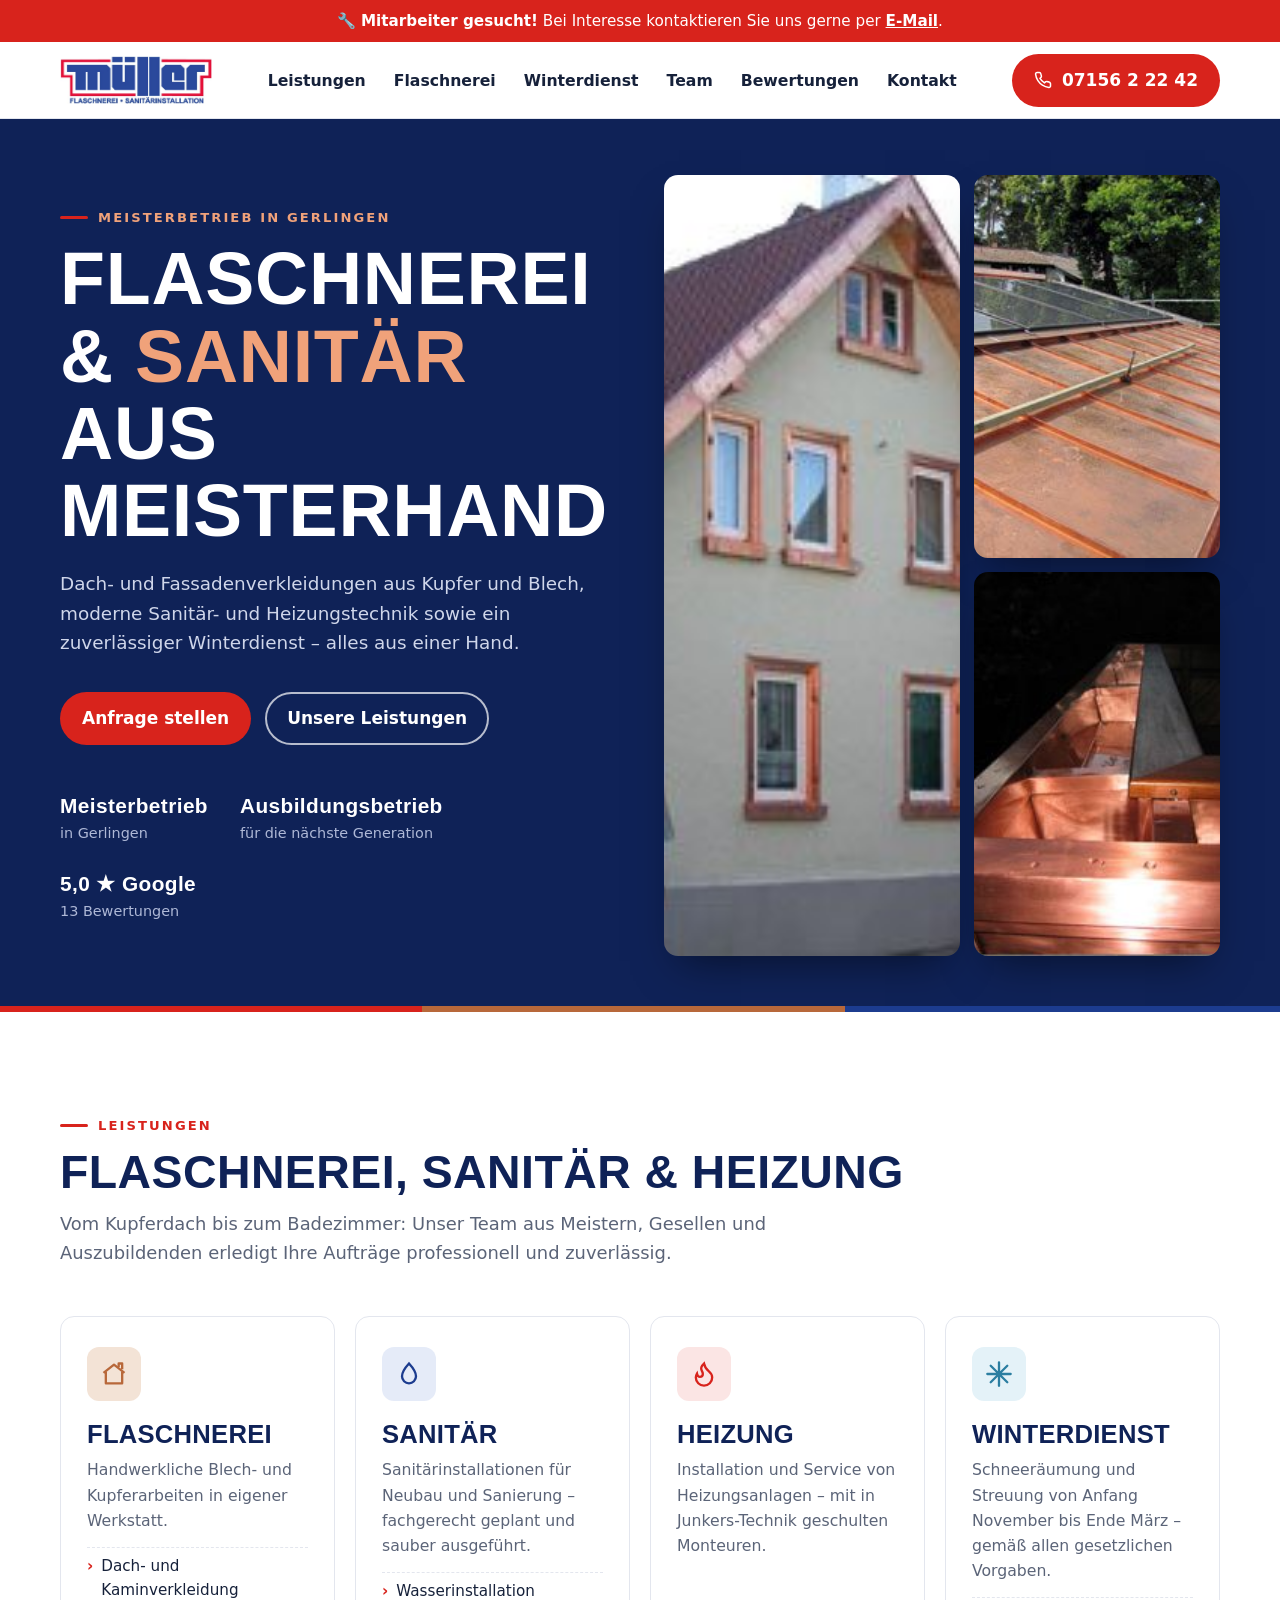
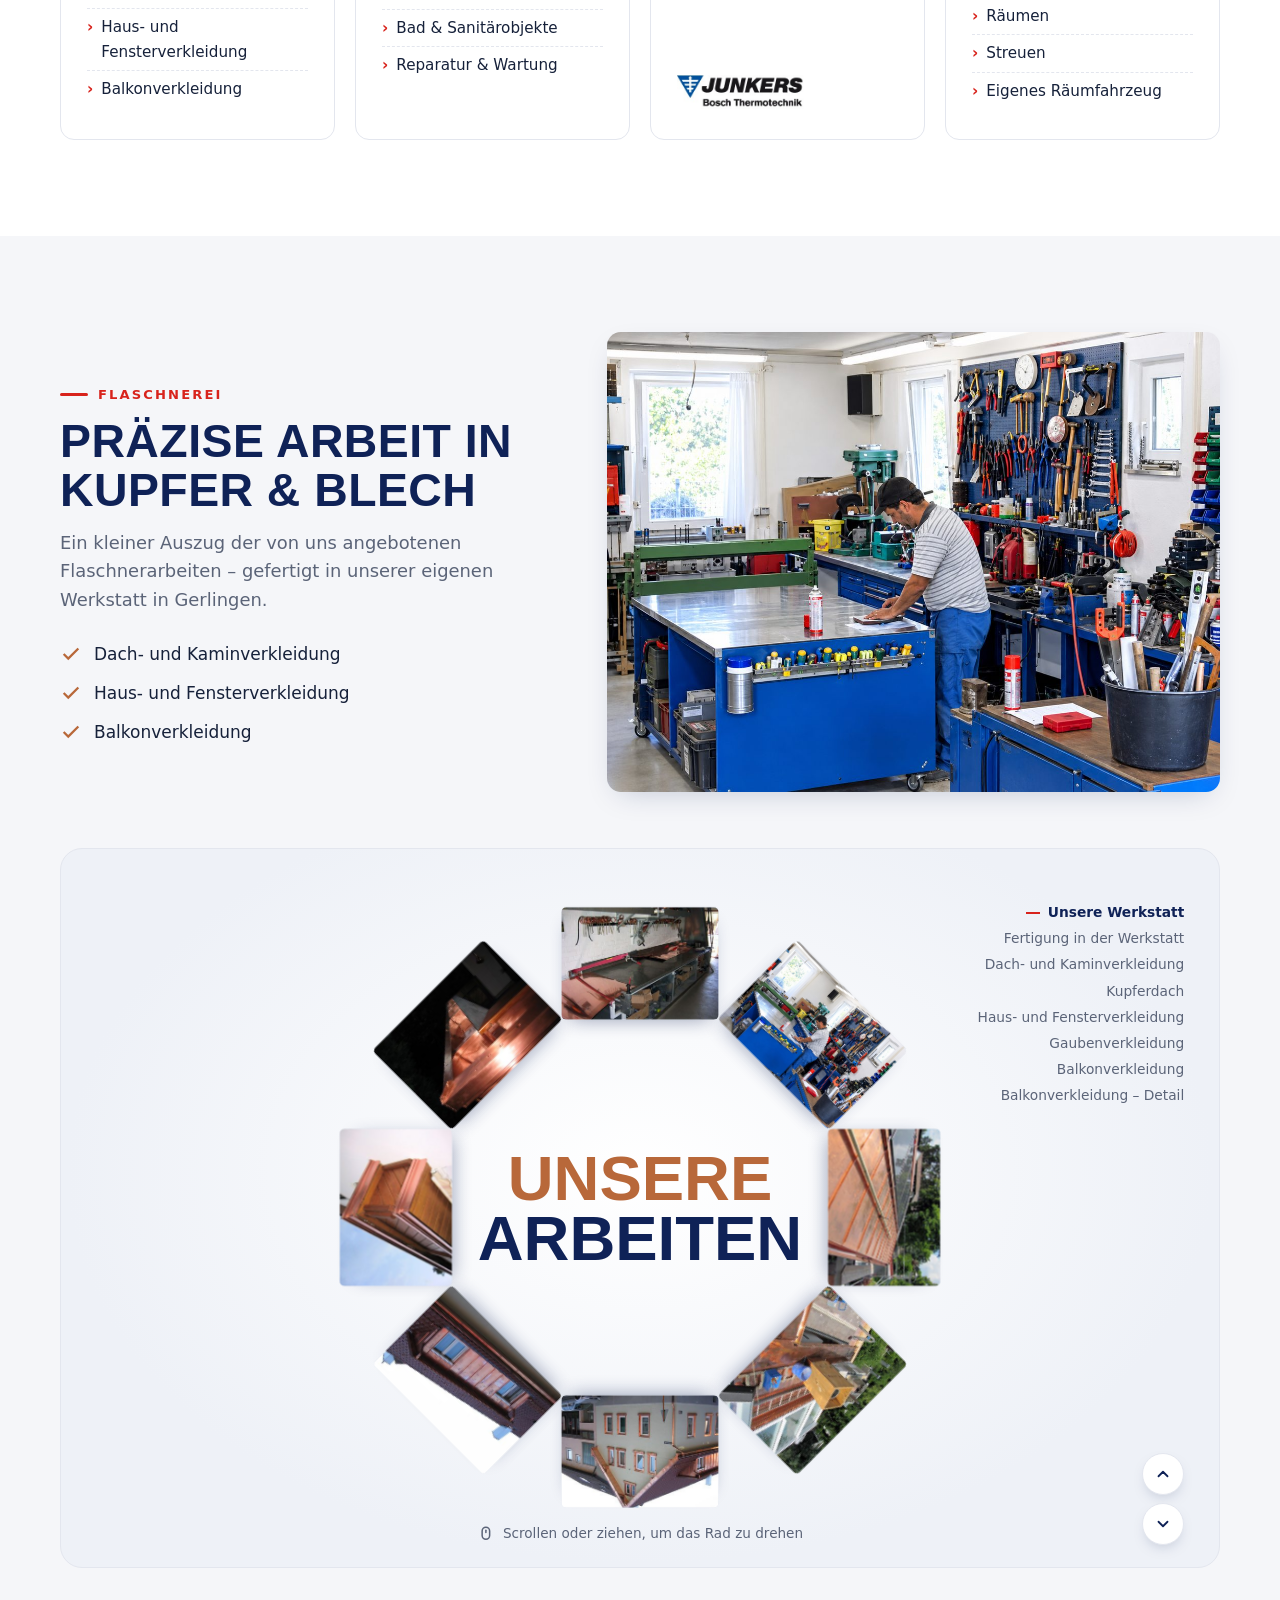
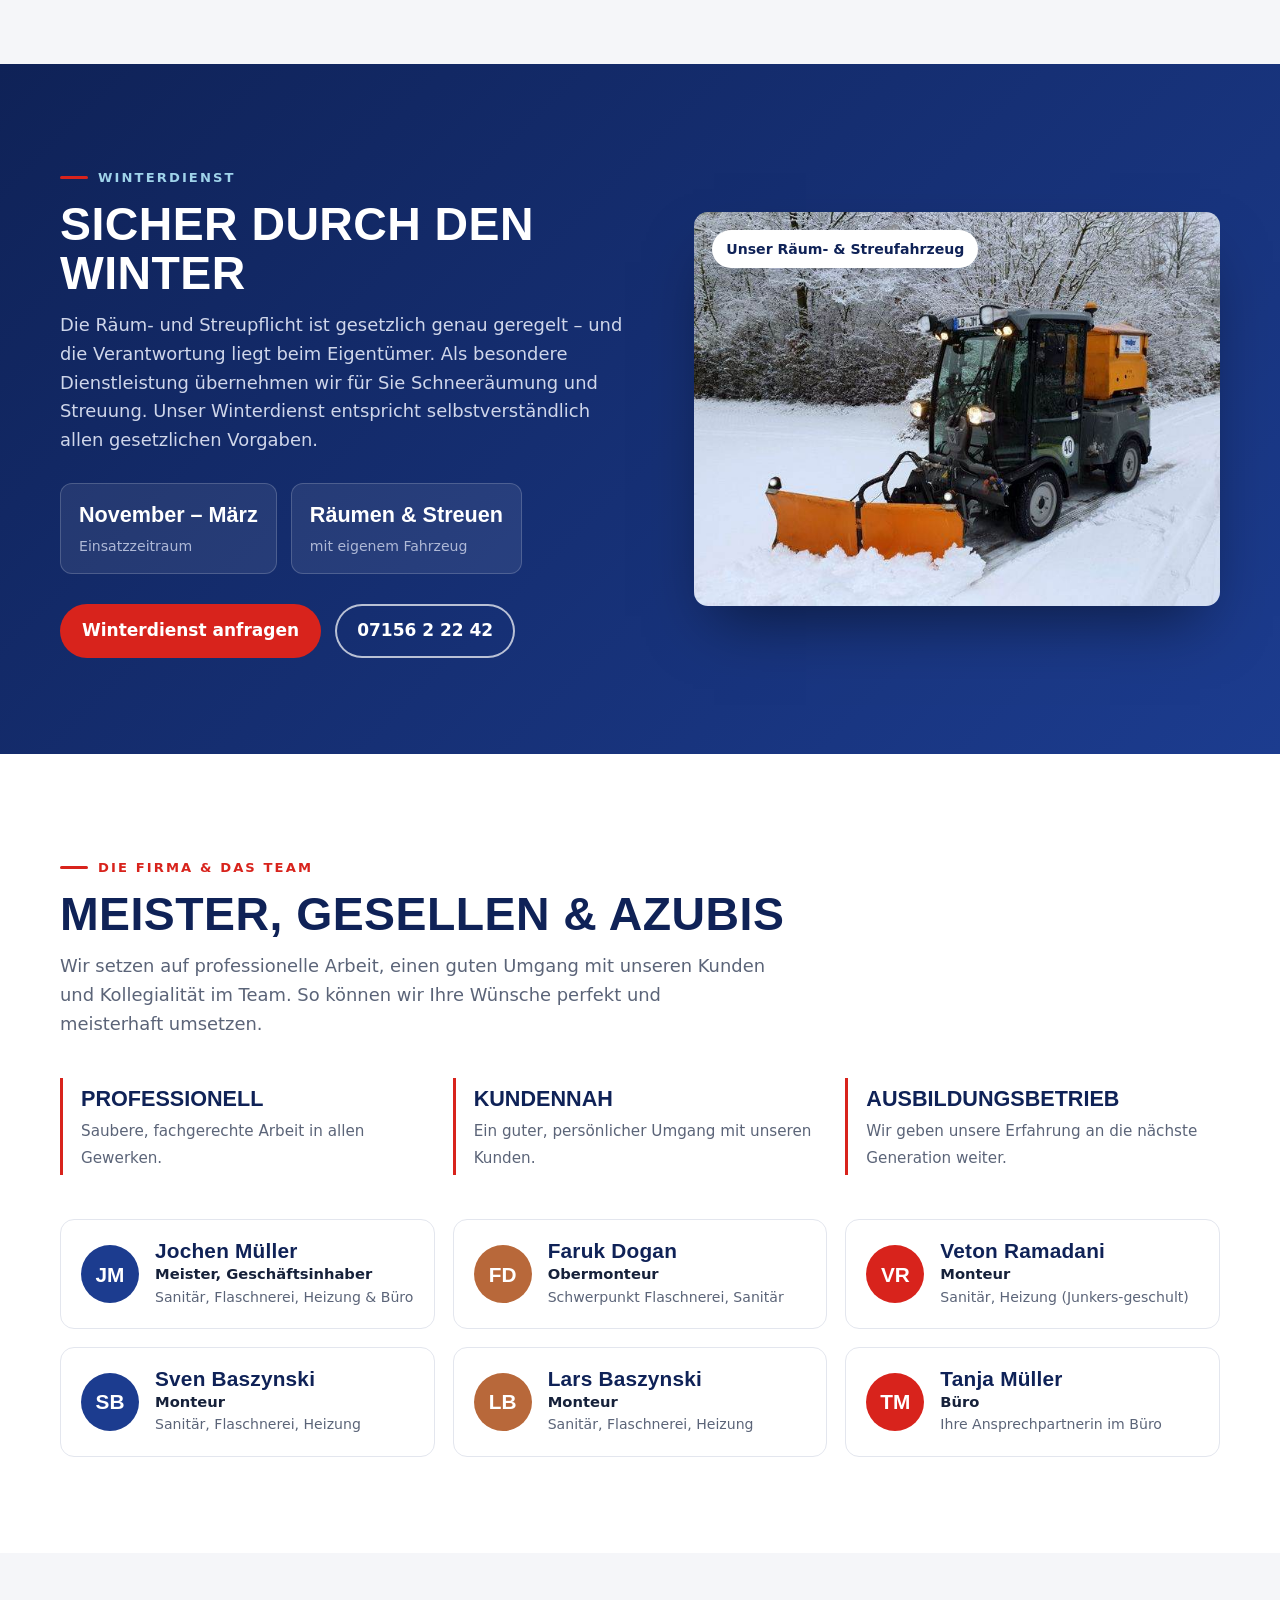
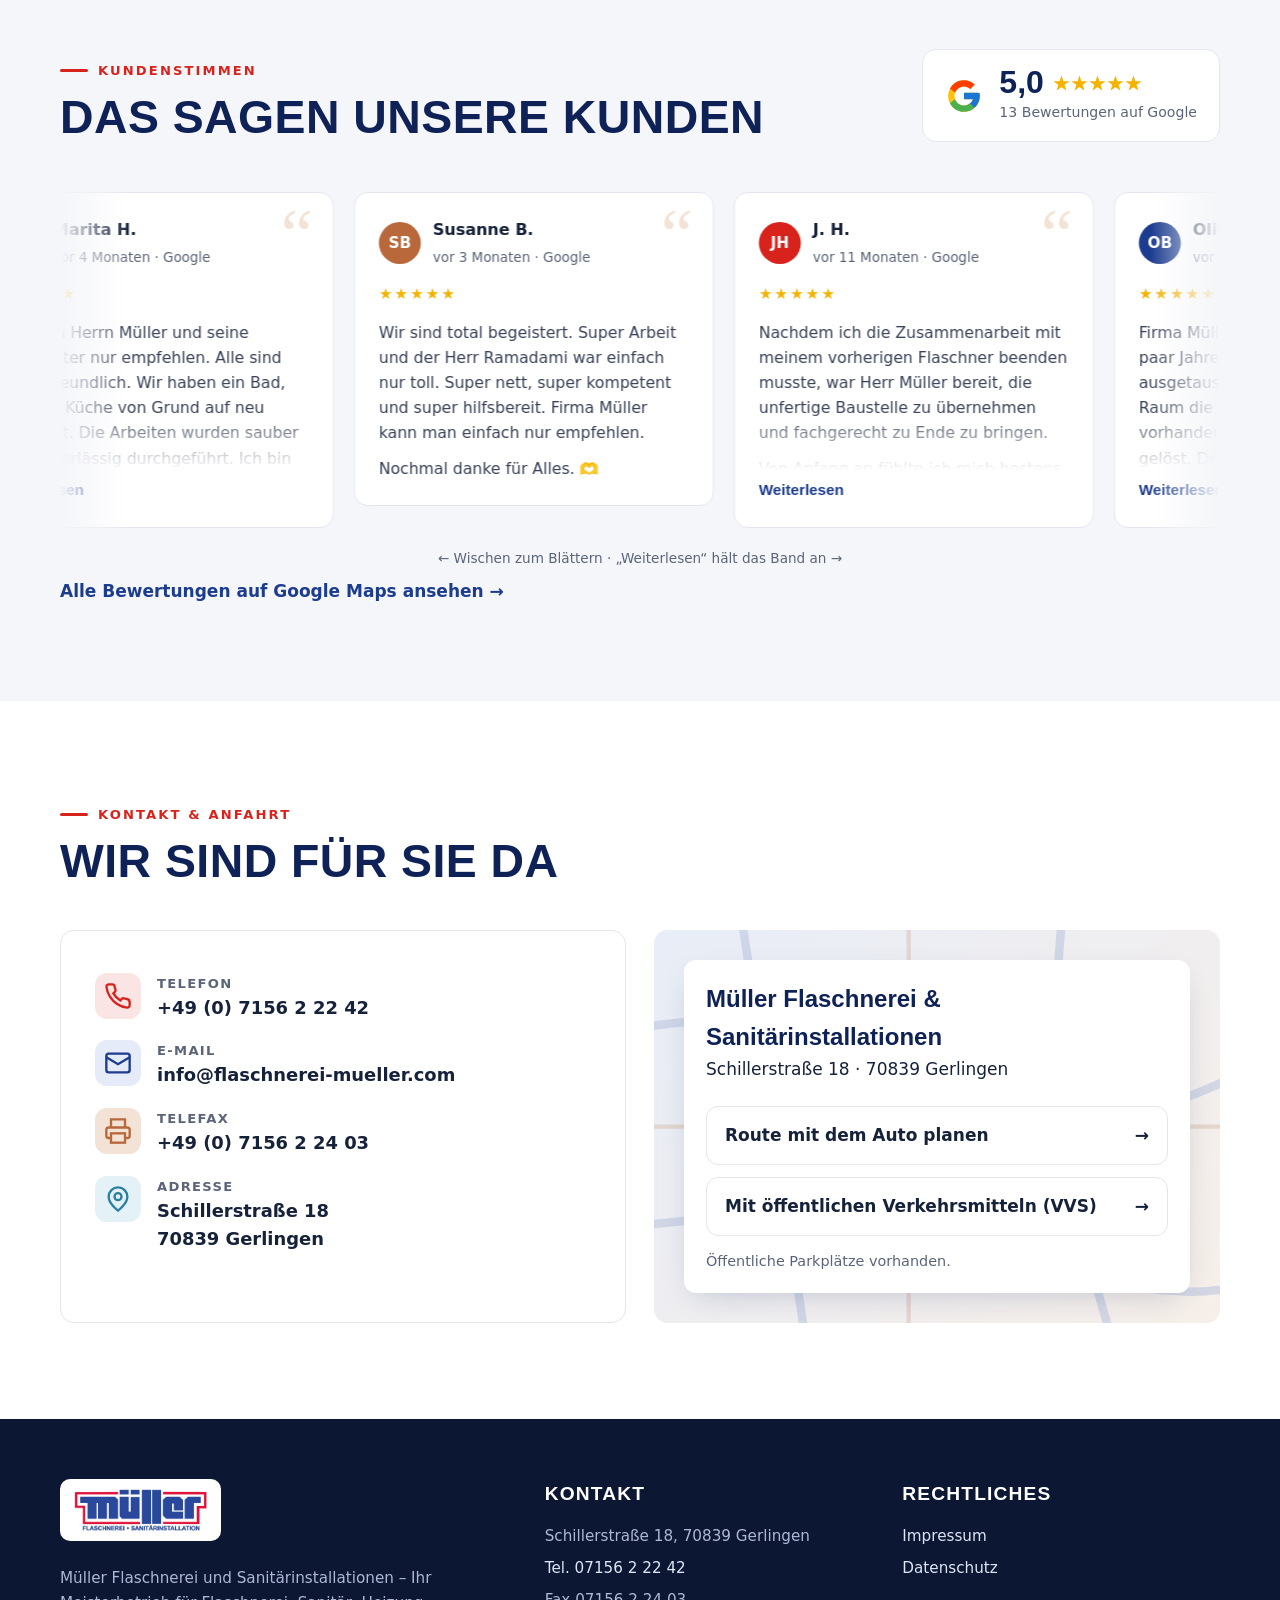
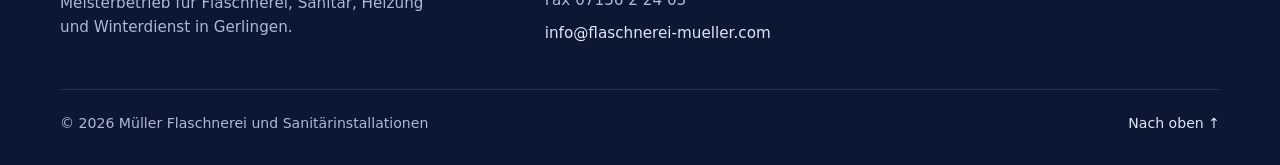
==== commit b9f1c025: "Add files via upload" ====
--- a/index.html
+++ b/index.html
@@ -6,15 +6,280 @@
 <title>Müller – Flaschnerei & Sanitärinstallation in Gerlingen</title>
 <meta name="description" content="Müller Flaschnerei und Sanitärinstallationen, Schillerstraße 18, 70839 Gerlingen. Flaschnerei, Sanitär, Heizung und Winterdienst.">
 <meta name="theme-color" content="#0f2257">
-<meta property="og:title" content="Müller – Flaschnerei & Sanitärinstallation in Gerlingen">
-<meta property="og:description" content="Flaschnerei, Sanitär, Heizung und Winterdienst – Meisterbetrieb in Gerlingen.">
-<meta property="og:image" content="kupferdach.jpg">
-<meta property="og:type" content="website">
-<link rel="icon" href="favicon.svg" type="image/svg+xml">
+<link rel="icon" href="data:image/svg+xml,%3Csvg%20xmlns%3D%22http%3A//www.w3.org/2000/svg%22%20viewBox%3D%220%200%2064%2064%22%3E%3Crect%20width%3D%2264%22%20height%3D%2264%22%20rx%3D%2214%22%20fill%3D%22%231c3c8f%22/%3E%3Crect%20x%3D%224%22%20y%3D%224%22%20width%3D%2256%22%20height%3D%2256%22%20rx%3D%2211%22%20fill%3D%22none%22%20stroke%3D%22%23d8231c%22%20stroke-width%3D%224%22/%3E%3Ctext%20x%3D%2232%22%20y%3D%2245%22%20font-family%3D%22Arial%20Black%2CArial%2Csans-serif%22%20font-weight%3D%22900%22%20font-size%3D%2236%22%20fill%3D%22%23fff%22%20text-anchor%3D%22middle%22%3EM%3C/text%3E%3C/svg%3E">
 <link rel="preconnect" href="https://fonts.googleapis.com">
 <link rel="preconnect" href="https://fonts.gstatic.com" crossorigin>
 <link href="https://fonts.googleapis.com/css2?family=Barlow+Condensed:wght@600;700;800&family=Barlow:wght@400;500;600&display=swap" rel="stylesheet">
-<link rel="stylesheet" href="style.css">
+<style>
+:root{
+  --blue:#1c3c8f; --blue-deep:#0f2257; --red:#d8231c; --copper:#b8683a; --copper-soft:#f3e3d6;
+  --ink:#16213a; --muted:#5b6478; --line:#e3e6ee; --bg:#ffffff; --bg-alt:#f5f6f9;
+  --radius:14px; --shadow:0 10px 30px -12px rgba(15,34,87,.25);
+}
+*{box-sizing:border-box;margin:0;padding:0}
+html{scroll-behavior:smooth;scroll-padding-top:84px}
+body{font-family:Barlow,system-ui,sans-serif;color:var(--ink);background:var(--bg);line-height:1.6;font-size:17px}
+img{max-width:100%;display:block}
+a{color:var(--blue)}
+h1,h2,h3{font-family:"Barlow Condensed","Arial Narrow",sans-serif;line-height:1.05;letter-spacing:.01em}
+h2{font-size:clamp(2rem,4vw,2.9rem);color:var(--blue-deep);text-transform:uppercase}
+.wrap{width:min(1160px,100% - 32px);margin-inline:auto}
+.eyebrow{display:inline-flex;align-items:center;gap:10px;font-weight:600;font-size:.82rem;letter-spacing:.16em;text-transform:uppercase;color:var(--red);margin-bottom:12px}
+.eyebrow::before{content:"";width:28px;height:3px;background:var(--red);border-radius:2px}
+section{padding:96px 0}
+.lead{color:var(--muted);font-size:1.12rem;max-width:62ch;margin-top:14px}
+
+/* Jobs bar */
+.jobs{background:var(--red);color:#fff;font-weight:500;font-size:.95rem;text-align:center;padding:9px 16px}
+.jobs a{color:#fff;font-weight:600}
+
+/* Header */
+header{position:sticky;top:0;z-index:50;background:rgba(255,255,255,.94);backdrop-filter:blur(10px);border-bottom:1px solid var(--line)}
+.nav{display:flex;align-items:center;justify-content:space-between;height:76px;gap:20px}
+.logo img{height:48px;width:auto}
+.nav ul{display:flex;gap:28px;list-style:none}
+.nav ul a{text-decoration:none;color:var(--ink);font-weight:600;font-size:.98rem;position:relative}
+.nav ul a::after{content:"";position:absolute;left:0;bottom:-6px;width:0;height:2px;background:var(--red);transition:width .2s}
+.nav ul a:hover::after{width:100%}
+.btn{display:inline-flex;align-items:center;gap:10px;background:var(--blue);color:#fff;text-decoration:none;font-weight:600;padding:13px 22px;border-radius:999px;transition:transform .15s,background .15s;white-space:nowrap}
+.btn:hover{background:var(--blue-deep);transform:translateY(-1px)}
+.btn.red{background:var(--red)}.btn.red:hover{background:#b01a14}
+.btn.ghost{background:transparent;color:#fff;box-shadow:inset 0 0 0 2px rgba(255,255,255,.7)}
+.btn.ghost:hover{background:rgba(255,255,255,.12)}
+.btn svg{width:18px;height:18px}
+.menu-btn{display:none;background:none;border:0;cursor:pointer;padding:8px}
+.menu-btn span{display:block;width:26px;height:2px;background:var(--ink);margin:6px 0;transition:.2s}
+
+/* Hero */
+.hero{position:relative;background:var(--blue-deep);color:#fff;overflow:hidden;padding:0}
+.hero-grid{display:grid;grid-template-columns:1.05fr 1fr;min-height:560px}
+.hero-text{padding:88px 56px 88px 0;display:flex;flex-direction:column;justify-content:center;position:relative;z-index:2}
+.hero h1{font-size:clamp(2.8rem,6vw,4.6rem);text-transform:uppercase}
+.hero h1 em{font-style:normal;color:#f0a27a}
+.hero p{margin-top:20px;font-size:1.15rem;color:#cfd6ea;max-width:48ch}
+.hero .ctas{display:flex;gap:14px;flex-wrap:wrap;margin-top:34px}
+.hero-mosaic{display:grid;grid-template-columns:1.2fr 1fr;grid-template-rows:1fr 1fr;gap:14px;padding:56px 0}
+.hero-mosaic img{width:100%;height:100%;object-fit:cover;border-radius:14px;box-shadow:0 20px 40px -15px rgba(0,0,0,.5)}
+.hero-mosaic .tall{grid-row:span 2}
+.hero-img{position:relative}
+.hero-img img{position:absolute;inset:0;width:100%;height:100%;object-fit:cover}
+.hero-img::before{content:"";position:absolute;inset:0;background:linear-gradient(90deg,var(--blue-deep) 0%,rgba(15,34,87,0) 35%);z-index:1}
+.hero::after{content:"";position:absolute;left:0;right:0;bottom:0;height:6px;background:linear-gradient(90deg,var(--red) 0 33%,var(--copper) 33% 66%,var(--blue) 66%)}
+.facts{display:flex;gap:22px 32px;margin-top:44px;flex-wrap:wrap}
+.facts div{font-size:.9rem;color:#aeb8d6}
+.facts strong{display:block;font-family:"Barlow Condensed","Arial Narrow",sans-serif;font-size:1.3rem;color:#fff;letter-spacing:.02em}
+
+/* Services */
+.services-grid{display:grid;grid-template-columns:repeat(4,1fr);gap:20px;margin-top:48px}
+.card{background:#fff;border:1px solid var(--line);border-radius:var(--radius);padding:30px 26px;transition:transform .2s,box-shadow .2s;display:flex;flex-direction:column}
+.card:hover{transform:translateY(-4px);box-shadow:var(--shadow)}
+.icon{width:54px;height:54px;border-radius:12px;display:grid;place-items:center;margin-bottom:20px}
+.icon svg{width:28px;height:28px}
+.i-copper{background:var(--copper-soft);color:var(--copper)}
+.i-blue{background:#e5ebf8;color:var(--blue)}
+.i-red{background:#fbe5e4;color:var(--red)}
+.i-ice{background:#e4f2f8;color:#2b7ea1}
+.card h3{font-size:1.6rem;text-transform:uppercase;color:var(--blue-deep)}
+.card p{color:var(--muted);margin-top:10px;font-size:.98rem}
+.card ul{margin-top:14px;list-style:none;font-size:.95rem}
+.card li{padding:6px 0;border-top:1px dashed var(--line);display:flex;gap:8px}
+.card li::before{content:"›";color:var(--red);font-weight:700}
+.partner{margin-top:auto;padding-top:18px}
+.partner img{height:34px;width:auto}
+
+/* Flaschnerei feature */
+.alt{background:var(--bg-alt)}
+.feature{display:grid;grid-template-columns:1fr 1.25fr;gap:56px;align-items:center}
+.gallery{display:grid;grid-template-columns:repeat(4,1fr);gap:14px;margin-top:48px}
+.gallery figure{position:relative;border-radius:12px;overflow:hidden;cursor:zoom-in;height:210px;background:#ddd}
+.gallery figure.wide{grid-column:span 2}
+.gallery img{width:100%;height:100%;object-fit:cover;transition:transform .5s}
+.gallery figure:hover img{transform:scale(1.06)}
+.gallery figcaption{position:absolute;left:0;right:0;bottom:0;padding:26px 14px 12px;color:#fff;font-weight:600;font-size:.92rem;background:linear-gradient(transparent,rgba(10,20,50,.8))}
+.checks{list-style:none;margin-top:26px;display:grid;gap:12px}
+.checks li{display:flex;gap:12px;align-items:flex-start;font-weight:500}
+.checks svg{flex:none;width:22px;height:22px;color:var(--copper);margin-top:2px}
+
+/* Winter */
+.winter{background:linear-gradient(135deg,#0f2257,#1c3c8f);color:#fff}
+.winter h2{color:#fff}
+.winter .lead{color:#cfd6ea}
+.winter .feature{grid-template-columns:1.1fr 1fr}
+.winter-img{border-radius:var(--radius);overflow:hidden;box-shadow:0 30px 60px -20px rgba(0,0,0,.5);position:relative}
+.badge{position:absolute;top:18px;left:18px;background:#fff;color:var(--blue-deep);font-weight:700;padding:8px 14px;border-radius:999px;font-size:.88rem;box-shadow:var(--shadow)}
+.season{display:flex;gap:14px;margin-top:28px;flex-wrap:wrap}
+.season div{background:rgba(255,255,255,.08);border:1px solid rgba(255,255,255,.18);padding:14px 18px;border-radius:12px}
+.season strong{display:block;font-family:"Barlow Condensed","Arial Narrow",sans-serif;font-size:1.35rem}
+.season span{font-size:.88rem;color:#aeb8d6}
+
+/* Team */
+.team-grid{display:grid;grid-template-columns:repeat(3,1fr);gap:18px;margin-top:44px}
+.member{display:flex;gap:16px;align-items:center;background:#fff;border:1px solid var(--line);border-radius:var(--radius);padding:20px}
+.avatar{flex:none;width:58px;height:58px;border-radius:50%;display:grid;place-items:center;font-family:"Barlow Condensed","Arial Narrow",sans-serif;font-weight:700;font-size:1.3rem;color:#fff;background:var(--blue)}
+.member:nth-child(3n+2) .avatar{background:var(--copper)}
+.member:nth-child(3n) .avatar{background:var(--red)}
+.member h3{font-size:1.3rem;color:var(--blue-deep)}
+.member .role{font-weight:600;font-size:.92rem;color:var(--ink)}
+.member .focus{font-size:.88rem;color:var(--muted)}
+.values{display:grid;grid-template-columns:repeat(3,1fr);gap:18px;margin-top:40px}
+.values div{border-left:3px solid var(--red);padding:4px 0 4px 18px}
+.values strong{font-family:"Barlow Condensed","Arial Narrow",sans-serif;font-size:1.35rem;text-transform:uppercase;color:var(--blue-deep);display:block}
+.values span{color:var(--muted);font-size:.95rem}
+
+/* Contact */
+.contact-grid{display:grid;grid-template-columns:1fr 1fr;gap:28px;margin-top:44px}
+.contact-card{background:#fff;border:1px solid var(--line);border-radius:var(--radius);padding:34px}
+.contact-list{list-style:none;display:grid;gap:18px;margin-top:8px}
+.contact-list li{display:flex;gap:16px;align-items:flex-start}
+.contact-list .icon{margin:0;width:46px;height:46px}
+.contact-list small{display:block;color:var(--muted);font-size:.82rem;text-transform:uppercase;letter-spacing:.1em;font-weight:600}
+.contact-list a,.contact-list span{font-size:1.12rem;font-weight:600;color:var(--ink);text-decoration:none}
+.contact-list a:hover{color:var(--blue)}
+.route{display:grid;gap:12px;margin-top:22px}
+.route a{display:flex;justify-content:space-between;align-items:center;padding:15px 18px;border:1px solid var(--line);border-radius:12px;text-decoration:none;color:var(--ink);font-weight:600;transition:.15s}
+.route a:hover{border-color:var(--blue);color:var(--blue)}
+.map{border-radius:var(--radius);overflow:hidden;background:linear-gradient(135deg,#e8edf7,#f6efe9);position:relative;min-height:320px;display:flex;flex-direction:column;justify-content:flex-end;padding:30px}
+.map svg.pinbg{position:absolute;inset:0;width:100%;height:100%;opacity:.55}
+.map .addr{position:relative;background:#fff;border-radius:12px;padding:20px 22px;box-shadow:var(--shadow)}
+.map .addr strong{font-family:"Barlow Condensed","Arial Narrow",sans-serif;font-size:1.5rem;color:var(--blue-deep);display:block}
+.note{margin-top:14px;font-size:.9rem;color:var(--muted)}
+
+/* Footer */
+footer{background:#0b1733;color:#aeb8d6;padding:60px 0 30px;font-size:.95rem}
+.foot{display:grid;grid-template-columns:1.4fr 1fr 1fr;gap:40px}
+.foot .logo-box{background:#fff;border-radius:10px;padding:10px 14px;display:inline-block}
+.foot .logo-box img{height:42px}
+footer h4{color:#fff;font-family:"Barlow Condensed","Arial Narrow",sans-serif;font-size:1.2rem;text-transform:uppercase;letter-spacing:.06em;margin-bottom:14px}
+footer a{color:#dfe5f5;text-decoration:none}
+footer a:hover{color:#fff;text-decoration:underline}
+footer ul{list-style:none;display:grid;gap:8px}
+.legal-btn{background:none;border:0;color:#dfe5f5;font:inherit;cursor:pointer;padding:0;text-align:left}
+.legal-btn:hover{color:#fff;text-decoration:underline}
+.copy{border-top:1px solid rgba(255,255,255,.1);margin-top:44px;padding-top:22px;display:flex;justify-content:space-between;flex-wrap:wrap;gap:12px;font-size:.88rem}
+
+/* Dialogs */
+dialog{border:0;border-radius:16px;max-width:760px;width:calc(100% - 32px);max-height:85vh;padding:0;box-shadow:0 40px 80px -20px rgba(0,0,0,.4)}
+dialog::backdrop{background:rgba(10,20,50,.6);backdrop-filter:blur(3px)}
+.dlg-head{position:sticky;top:0;background:#fff;display:flex;justify-content:space-between;align-items:center;padding:20px 28px;border-bottom:1px solid var(--line)}
+.dlg-head h2{font-size:1.9rem}
+.dlg-close{background:var(--bg-alt);border:0;width:40px;height:40px;border-radius:50%;cursor:pointer;font-size:1.4rem;color:var(--ink)}
+.dlg-body{padding:24px 28px 32px;font-size:.96rem;color:#333}
+.dlg-body h3{font-size:1.25rem;color:var(--blue-deep);margin:22px 0 6px;text-transform:uppercase}
+.dlg-body p,.dlg-body ul{margin-bottom:10px}
+.dlg-body ul{padding-left:20px}
+.dlg-body a{word-break:break-all}
+
+/* Lightbox */
+#lightbox img{width:100%;height:auto}
+#lightbox{max-width:1000px;background:#000}
+#lightbox .dlg-close{position:absolute;top:12px;right:12px;background:rgba(255,255,255,.9)}
+#lightbox p{color:#fff;padding:12px 18px;font-weight:600}
+
+.reveal{opacity:0;transform:translateY(24px);transition:opacity .7s,transform .7s}
+.reveal.in{opacity:1;transform:none}
+
+
+/* Reviews */
+.rev-head{display:flex;justify-content:space-between;align-items:flex-end;gap:24px;flex-wrap:wrap}
+.rating-box{display:flex;align-items:center;gap:16px;background:#fff;border:1px solid var(--line);border-radius:var(--radius);padding:16px 22px;text-decoration:none;color:var(--ink);transition:box-shadow .2s}
+.rating-box:hover{box-shadow:var(--shadow)}
+.rating-box .g{width:38px;height:38px}
+.score{font-family:"Barlow Condensed","Arial Narrow",sans-serif;font-size:2rem;font-weight:700;line-height:1;color:var(--blue-deep)}
+.rating-box small{color:var(--muted);font-size:.88rem}
+.stars{color:#f5b301;letter-spacing:2px;font-size:1rem}
+.score .stars{font-size:1.15rem;vertical-align:middle}
+.marquee{position:relative;margin-top:44px;overflow:hidden;padding:6px 0 10px;touch-action:pan-y;cursor:grab;-webkit-mask-image:linear-gradient(90deg,transparent,#000 6%,#000 94%,transparent);mask-image:linear-gradient(90deg,transparent,#000 6%,#000 94%,transparent)}
+.marquee.dragging{cursor:grabbing}
+.marquee.dragging *{user-select:none}
+.track{display:flex;align-items:flex-start;gap:20px;width:max-content;will-change:transform}
+.swipe-hint{text-align:center;color:var(--muted);font-size:.85rem;margin-top:10px}
+.review{flex:none;width:360px;background:#fff;border:1px solid var(--line);border-radius:var(--radius);padding:24px;margin:0;position:relative;transition:box-shadow .3s,border-color .3s}
+.review.open{border-color:var(--blue);box-shadow:var(--shadow)}
+.review img,.review svg{pointer-events:none}
+.review::before{content:"\201C";position:absolute;top:6px;right:20px;font-family:Georgia,serif;font-size:4.5rem;line-height:1;color:var(--copper-soft)}
+.rv-top{display:flex;align-items:center;gap:12px;margin-bottom:14px;flex-wrap:wrap}
+.rv-top strong{display:block;font-size:1rem}
+.rv-top small{color:var(--muted);font-size:.84rem}
+.rv-top .stars{flex-basis:100%;font-size:.95rem}
+.rv-av{width:42px;height:42px;border-radius:50%;background:var(--blue);color:#fff;display:grid;place-items:center;font-weight:700;font-size:.95rem}
+.review:nth-child(3n+2) .rv-av{background:var(--copper)}
+.review:nth-child(3n) .rv-av{background:var(--red)}
+.review blockquote{color:#394157;font-size:.98rem}
+.review blockquote p+p{margin-top:10px}
+.review.long blockquote{max-height:9.6em;overflow:hidden;-webkit-mask-image:linear-gradient(#000 60%,transparent)}
+.review.long.open blockquote{max-height:none;-webkit-mask-image:none}
+.more{margin-top:10px;background:none;border:0;color:var(--blue);font:600 .95rem Barlow,sans-serif;cursor:pointer;padding:0}
+.rev-foot{margin-top:8px}
+.rev-foot a{font-weight:600;text-decoration:none}
+.rev-foot a:hover{text-decoration:underline}
+
+/* Werk-Rad (Galerie) */
+.wheel{position:relative;height:clamp(480px,80vh,720px);margin-top:56px;border-radius:22px;overflow:hidden;user-select:none;-webkit-user-select:none;background:radial-gradient(ellipse at 50% 45%,#fff 0%,#eef1f7 70%);border:1px solid var(--line)}
+.wh-stage{position:absolute;inset:0;cursor:grab;outline:none;touch-action:pan-y}
+.wh-stage:active{cursor:grabbing}
+.wh-stage:focus-visible{outline:2px solid var(--blue);outline-offset:-4px;border-radius:22px}
+.wh-wheel{position:absolute;top:50%;left:50%;transform-style:preserve-3d}
+.wh-card{position:absolute;backface-visibility:hidden;-webkit-backface-visibility:hidden;will-change:transform}
+.wh-face{position:relative;display:block;width:100%;height:100%;border-radius:12px;overflow:hidden;background:#dde2ec;box-shadow:0 22px 44px -20px rgba(15,34,87,.45);transform-origin:center}
+.wh-face img{width:100%;height:100%;object-fit:cover;pointer-events:none}
+.wh-zoom{position:absolute;right:12px;bottom:12px;display:flex;align-items:center;gap:6px;background:rgba(255,255,255,.88);backdrop-filter:blur(6px);color:var(--blue-deep);font-weight:600;font-size:.78rem;padding:6px 11px;border-radius:999px;opacity:0;transform:translateY(4px);transition:.2s;pointer-events:none}
+.wh-zoom svg{width:13px;height:13px}
+.wh-card.front:hover .wh-zoom{opacity:1;transform:none}
+.wh-card.front{cursor:zoom-in}
+.wh-label{position:absolute;inset:0;display:grid;place-items:center;pointer-events:none;text-align:center;font-family:"Barlow Condensed","Arial Narrow",sans-serif;font-weight:800;text-transform:uppercase;color:var(--blue-deep);line-height:.95}
+.wh-label span{color:var(--copper)}
+.wh-title{position:absolute;top:50%;left:5%;transform:translateY(-50%);max-width:22%;hyphens:manual;pointer-events:none;opacity:0;font-family:"Barlow Condensed","Arial Narrow",sans-serif;font-weight:700;text-transform:uppercase;color:var(--blue-deep);line-height:1}
+.wh-title small{display:block;font-family:Barlow,sans-serif;font-size:.8rem;letter-spacing:.14em;color:var(--red);margin-bottom:10px;font-weight:600}
+.wh-index{position:absolute;top:7%;right:3%;list-style:none;text-align:right;line-height:1.9;font-size:.86rem}
+.wh-index button{background:none;border:0;font:inherit;color:var(--muted);cursor:pointer;padding:0;transition:color .2s}
+.wh-index button:hover{color:var(--blue)}
+.wh-index button.on{color:var(--blue-deep);font-weight:700}
+.wh-index button.on::before{content:"";display:inline-block;width:14px;height:2px;background:var(--red);vertical-align:middle;margin-right:8px}
+.wh-hint{position:absolute;left:50%;bottom:22px;transform:translateX(-50%);display:flex;align-items:center;gap:8px;color:var(--muted);font-size:.85rem;pointer-events:none;white-space:nowrap;transition:opacity .3s}
+.wh-hint svg{width:18px;height:18px;animation:whbob 1.6s ease-in-out infinite}
+@keyframes whbob{50%{transform:translateY(3px)}}
+.wh-nav{position:absolute;right:3%;bottom:22px;display:flex;flex-direction:column;gap:8px}
+.wh-nav button{width:42px;height:42px;border-radius:50%;border:1px solid var(--line);background:#fff;color:var(--blue-deep);cursor:pointer;display:grid;place-items:center;box-shadow:0 6px 16px -8px rgba(15,34,87,.35);transition:.15s}
+.wh-nav button:hover{background:var(--blue);color:#fff}
+.wh-nav svg{width:18px;height:18px}
+@media (max-width:760px){
+  .wheel{height:clamp(440px,72vh,560px);margin-top:40px}
+  .wh-index{display:none}
+  .wh-title{top:auto;bottom:0;left:0;right:0;max-width:none;transform:none;text-align:center;padding:40px 20px 76px;background:linear-gradient(rgba(238,241,247,0),#eef1f7 45%)}
+  .wh-nav{flex-direction:row;right:50%;transform:translateX(50%);bottom:18px}
+  .wh-hint{bottom:auto;top:18px}
+}
+
+@media (max-width:1000px){
+  .services-grid{grid-template-columns:repeat(2,1fr)}
+  .team-grid{grid-template-columns:repeat(2,1fr)}
+  .feature,.winter .feature{grid-template-columns:1fr;gap:36px}
+  .gallery{grid-template-columns:repeat(2,1fr)}
+}
+@media (max-width:860px){
+  .nav ul,.nav .btn{display:none}
+  .menu-btn{display:block}
+  .nav.open ul{display:flex;flex-direction:column;position:absolute;top:76px;left:0;right:0;background:#fff;padding:20px 24px;gap:18px;border-bottom:1px solid var(--line);box-shadow:var(--shadow)}
+  .hero-grid{grid-template-columns:1fr}
+  .hero-text{padding:64px 0 40px}
+  .hero-mosaic{height:320px;padding:0 0 48px}
+  .hero-img::before{background:linear-gradient(180deg,var(--blue-deep) 0%,rgba(15,34,87,0) 40%)}
+  .contact-grid,.foot,.values{grid-template-columns:1fr}
+  section{padding:72px 0}
+}
+@media (max-width:560px){
+  .review{width:min(300px,82vw)}
+  .marquee{-webkit-mask-image:linear-gradient(90deg,transparent,#000 3%,#000 97%,transparent);mask-image:linear-gradient(90deg,transparent,#000 3%,#000 97%,transparent)}
+  body{font-size:16px}
+  .services-grid,.team-grid{grid-template-columns:1fr}
+  .gallery{grid-template-columns:1fr 1fr;gap:10px}
+  .gallery figure.wide{grid-column:span 2}
+  .logo img{height:40px}
+  .contact-card{padding:24px}
+}
+@media (prefers-reduced-motion:reduce){*{transition:none!important;scroll-behavior:auto!important}.reveal{opacity:1;transform:none}}
+@media print{header,.jobs,.menu-btn{display:none}.reveal{opacity:1;transform:none}}
+</style>
 </head>
 <body>
 
@@ -22,7 +287,7 @@
 
 <header>
   <nav class="wrap nav" id="nav">
-    <a href="#top" class="logo" aria-label="Müller – Startseite"><img src="logo.jpg" alt="Müller Flaschnerei • Sanitärinstallation"></a>
+    <a href="#top" class="logo" aria-label="Müller – Startseite"><img src="[data-uri]" alt="Müller Flaschnerei • Sanitärinstallation"></a>
     <ul>
       <li><a href="#leistungen">Leistungen</a></li>
       <li><a href="#flaschnerei">Flaschnerei</a></li>
@@ -54,7 +319,7 @@
         <div><strong>5,0 ★ Google</strong>13 Bewertungen</div>
       </div>
     </div>
-    <div class="hero-mosaic"><img src="haus-fensterverkleidung.jpg" alt="Haus- und Fensterverkleidung" class="tall"><img src="dach-kaminverkleidung.jpg" alt="Kupferdach"><img src="balkonverkleidung-detail.jpg" alt="Kupferverkleidung Detail"></div>
+    <div class="hero-mosaic"><img src="[data-uri]" alt="Haus- und Fensterverkleidung" class="tall"><img src="[data-uri]" alt="Kupferdach"><img src="[data-uri]" alt="Kupferverkleidung Detail"></div>
   </div>
 </section>
 
@@ -81,7 +346,7 @@
         <div class="icon i-red"><svg viewBox="0 0 24 24" fill="none" stroke="currentColor" stroke-width="2" stroke-linecap="round"><path d="M8.5 14.5A2.5 2.5 0 0 0 11 12c0-1.4-.5-2-1-3-1-2.1-.2-4 2-6 .5 2.5 2 4.9 4 6.5 2 1.6 3 3.5 3 5.5a7 7 0 1 1-14 0c0-1.2.4-2.3 1-3.3.3 1.6 1.2 2.8 2.5 2.8z"/></svg></div>
         <h3>Heizung</h3>
         <p>Installation und Service von Heizungsanlagen – mit in Junkers-Technik geschulten Monteuren.</p>
-        <div class="partner"><img src="partner-junkers.jpg" alt="Junkers – Bosch Thermotechnik"></div>
+        <div class="partner"><img src="[data-uri]" alt="Junkers – Bosch Thermotechnik"></div>
       </article>
       <article class="card reveal">
         <div class="icon i-ice"><svg viewBox="0 0 24 24" fill="none" stroke="currentColor" stroke-width="2" stroke-linecap="round"><path d="M12 2v20M4.9 4.9l14.2 14.2M2 12h20M4.9 19.1 19.1 4.9"/></svg></div>
@@ -107,19 +372,19 @@
           <li><svg viewBox="0 0 24 24" fill="none" stroke="currentColor" stroke-width="2.5"><path d="M20 6 9 17l-5-5"/></svg>Balkonverkleidung</li>
         </ul>
       </div>
-      <figure class="reveal" style="border-radius:var(--radius);overflow:hidden;box-shadow:var(--shadow)"><img src="werkstatt-fertigung.jpg" alt="Unsere Werkstatt" style="width:100%;aspect-ratio:4/3;object-fit:cover"></figure>
+      <figure class="reveal" style="border-radius:var(--radius);overflow:hidden;box-shadow:var(--shadow)"><img src="[data-uri]